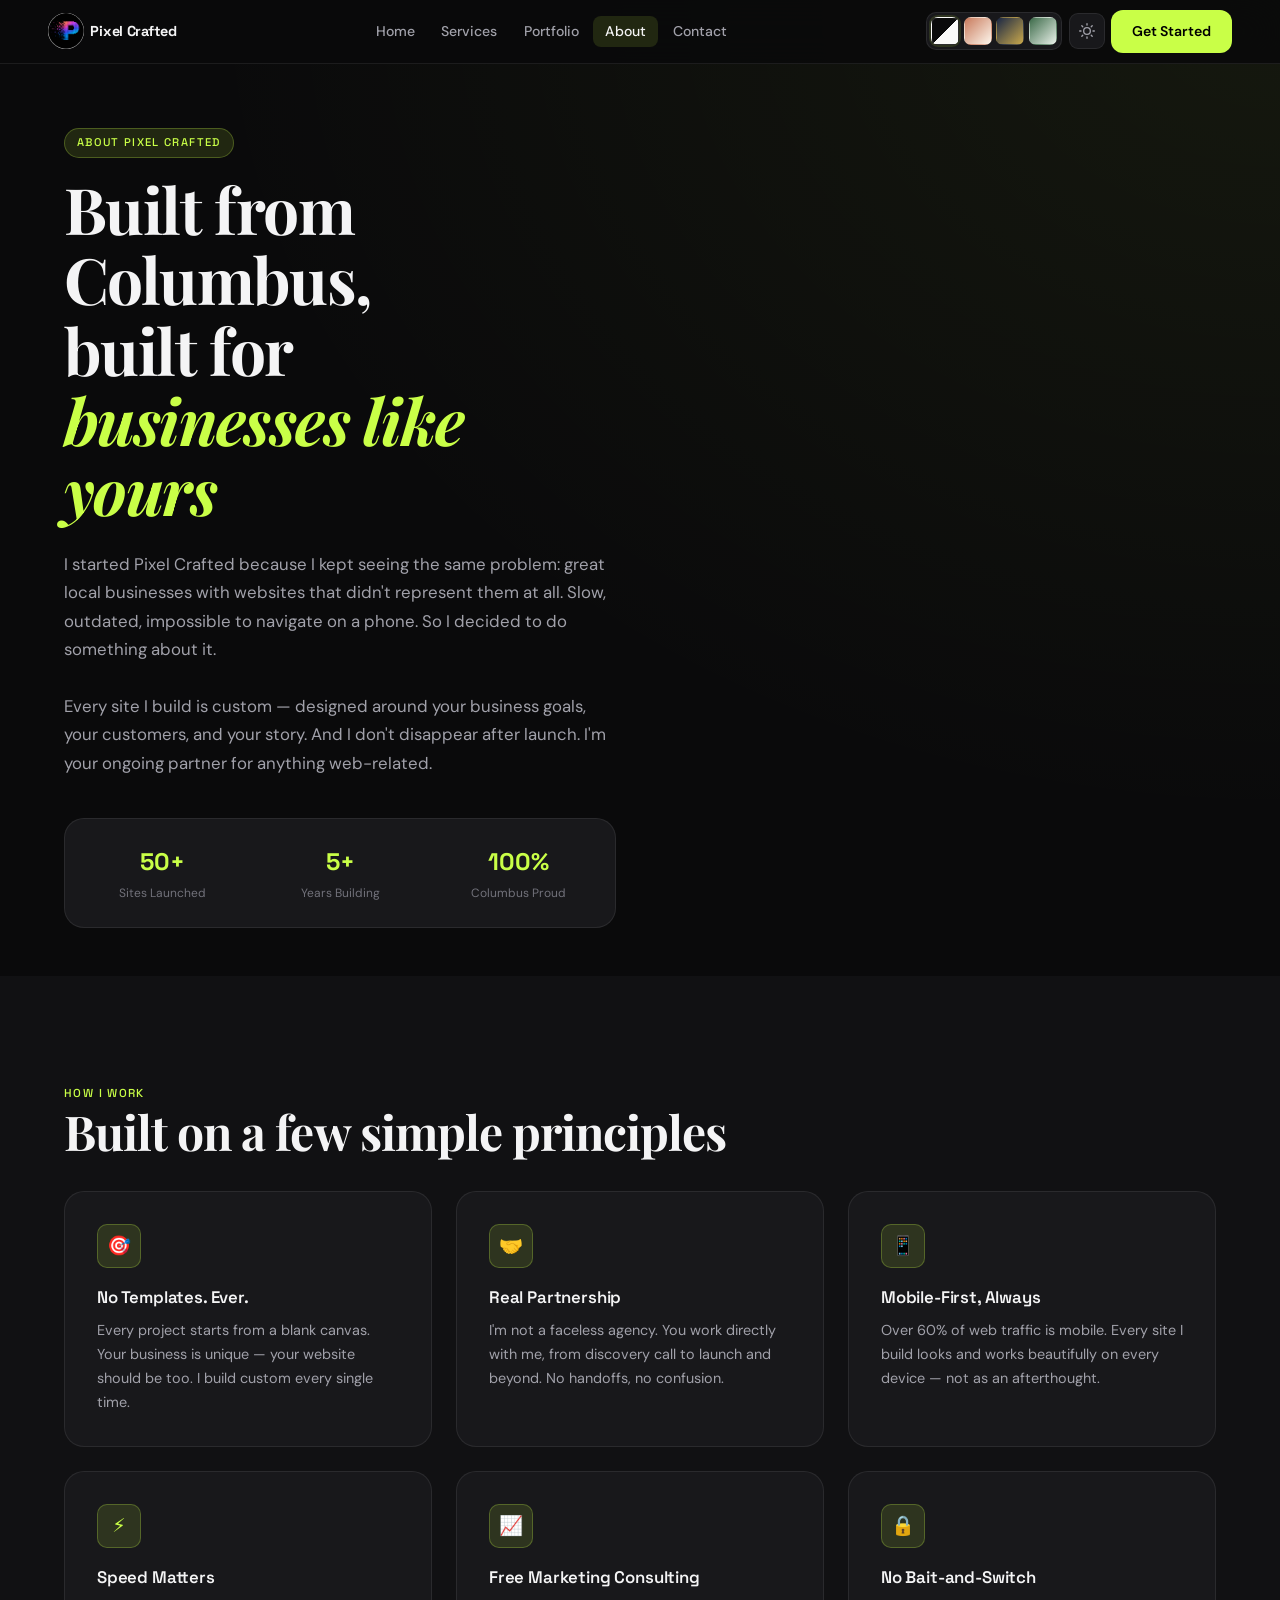
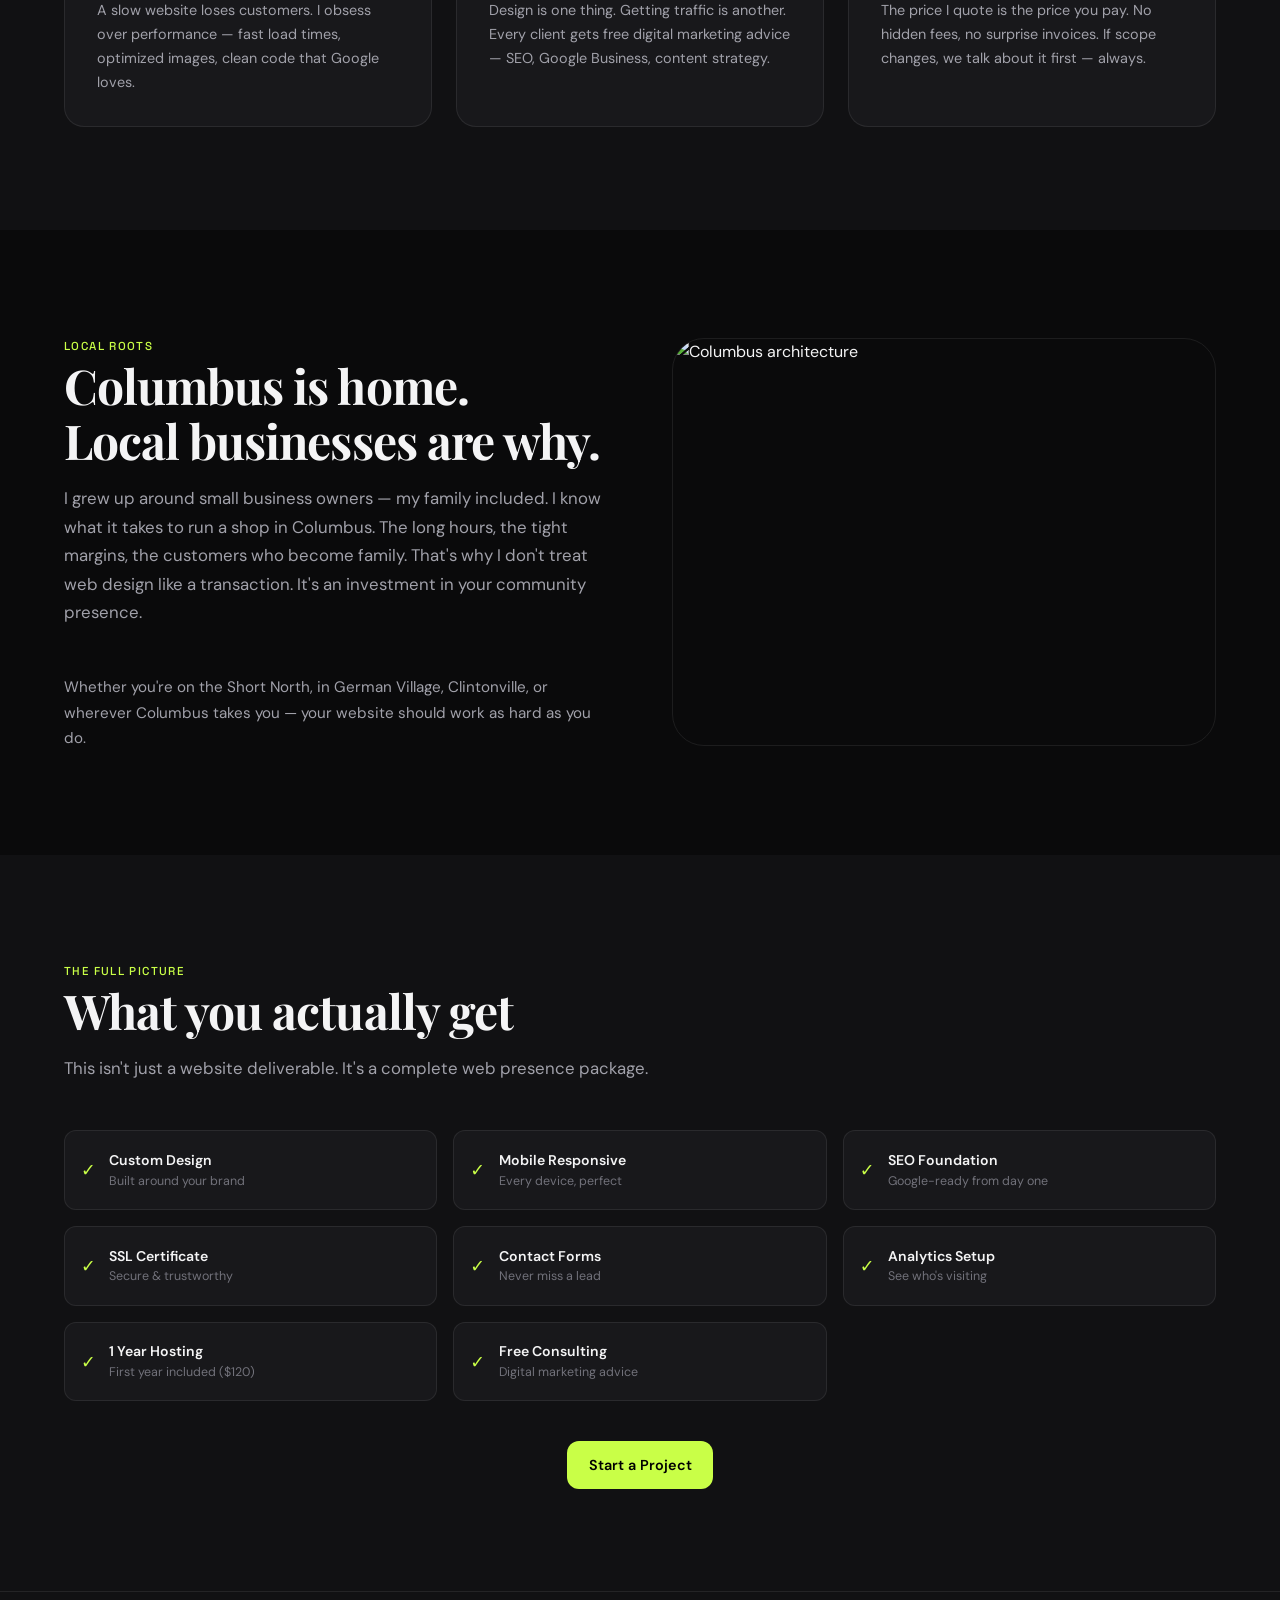
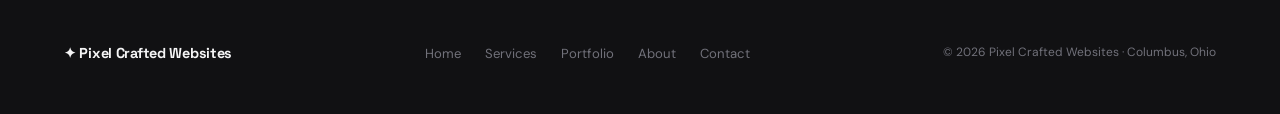
==== about.html @ ec9668e3 "Add pixel P logo mark — swap green square for branded pixel logo" ====
<!DOCTYPE html>
<html lang="en" data-theme="dark" data-style="default">
<head>
  <meta charset="UTF-8">
  <meta name="viewport" content="width=device-width, initial-scale=1.0">
  <title>About — Pixel Crafted Websites</title>
  <meta name="description" content="I'm a Columbus, Ohio-based web designer and developer helping local businesses show up online with custom websites that actually work.">
  <link rel="stylesheet" href="css/styles.css">
  <link rel="icon" href="data:image/svg+xml,<svg xmlns='http://www.w3.org/2000/svg' viewBox='0 0 32 32'><rect width='32' height='32' rx='8' fill='%23c9ff47'/><text x='50%' y='55%' dominant-baseline='middle' text-anchor='middle' font-size='18' font-weight='bold' fill='black'>P</text></svg>">
</head>
<body>

  <!-- NAV -->
  <nav class="nav">
    <div class="nav-inner">
      <a href="index.html" class="nav-logo">
        <img src="images/logo-mark.jpg" alt="Pixel Crafted" class="logo-mark">
        Pixel Crafted
      </a>
      <ul class="nav-links" id="navLinks">
        <li><a href="index.html">Home</a></li>
        <li><a href="services.html">Services</a></li>
        <li><a href="portfolio.html">Portfolio</a></li>
        <li><a href="about.html" class="active">About</a></li>
        <li><a href="contact.html">Contact</a></li>
      </ul>
      <div class="nav-actions">
        <div class="style-switcher">
          <button class="style-btn active" data-style="default" data-tooltip="Default" aria-label="Default style"></button>
          <button class="style-btn" data-style="bakery" data-tooltip="Bakery" aria-label="Bakery style"></button>
          <button class="style-btn" data-style="law" data-tooltip="Law" aria-label="Law style"></button>
          <button class="style-btn" data-style="spa" data-tooltip="Spa" aria-label="Spa style"></button>
        </div>
        <button class="theme-toggle" id="themeToggle" aria-label="Toggle light/dark mode">
          <svg class="sun" viewBox="0 0 24 24" width="16" height="16" fill="none" stroke="currentColor" stroke-width="2" stroke-linecap="round" stroke-linejoin="round"><circle cx="12" cy="12" r="5"/><line x1="12" y1="1" x2="12" y2="3"/><line x1="12" y1="21" x2="12" y2="23"/><line x1="4.22" y1="4.22" x2="5.64" y2="5.64"/><line x1="18.36" y1="18.36" x2="19.78" y2="19.78"/><line x1="1" y1="12" x2="3" y2="12"/><line x1="21" y1="12" x2="23" y2="12"/><line x1="4.22" y1="19.78" x2="5.64" y2="18.36"/><line x1="18.36" y1="5.64" x2="19.78" y2="4.22"/></svg>
          <svg class="moon" viewBox="0 0 24 24" width="16" height="16" fill="currentColor"><path d="M21 12.79A9 9 0 1 1 11.21 3 7 7 0 0 0 21 12.79z"/></svg>
        </button>
        <a href="contact.html" class="btn btn-primary">Get Started</a>
        <button class="nav-hamburger" id="navHamburger" aria-label="Menu">
          <span></span><span></span><span></span>
        </button>
      </div>
    </div>
  </nav>

  <!-- HERO / STORY -->
  <section class="hero" style="min-height: auto; padding-bottom: 3rem;">
    <div class="hero-inner">
      <div class="hero-content">
        <span class="hero-label">About Pixel Crafted</span>
        <h1>Built from Columbus,<br>built for<br><em>businesses like yours</em></h1>
        <p class="hero-desc">I started Pixel Crafted because I kept seeing the same problem: great local businesses with websites that didn't represent them at all. Slow, outdated, impossible to navigate on a phone. So I decided to do something about it.</p>
        <p class="hero-desc" style="margin-top: -0.75rem;">Every site I build is custom — designed around your business goals, your customers, and your story. And I don't disappear after launch. I'm your ongoing partner for anything web-related.</p>
        <div class="stats-grid" style="margin-top: 1.5rem;">
          <div>
            <span class="stat-num">50+</span>
            <p class="stat-label">Sites Launched</p>
          </div>
          <div>
            <span class="stat-num">5+</span>
            <p class="stat-label">Years Building</p>
          </div>
          <div>
            <span class="stat-num">100%</span>
            <p class="stat-label">Columbus Proud</p>
          </div>
        </div>
      </div>
    </div>
  </section>

  <!-- VALUES -->
  <section class="section" style="background: var(--bg-secondary);">
    <div class="section-inner">
      <span class="section-label">How I Work</span>
      <h2 class="section-title">Built on a few simple principles</h2>

      <div class="grid-3" style="margin-top: 2rem;">
        <div class="card reveal">
          <div class="card-icon">🎯</div>
          <h3 class="card-title">No Templates. Ever.</h3>
          <p class="card-desc">Every project starts from a blank canvas. Your business is unique — your website should be too. I build custom every single time.</p>
        </div>
        <div class="card reveal">
          <div class="card-icon">🤝</div>
          <h3 class="card-title">Real Partnership</h3>
          <p class="card-desc">I'm not a faceless agency. You work directly with me, from discovery call to launch and beyond. No handoffs, no confusion.</p>
        </div>
        <div class="card reveal">
          <div class="card-icon">📱</div>
          <h3 class="card-title">Mobile-First, Always</h3>
          <p class="card-desc">Over 60% of web traffic is mobile. Every site I build looks and works beautifully on every device — not as an afterthought.</p>
        </div>
        <div class="card reveal">
          <div class="card-icon">⚡</div>
          <h3 class="card-title">Speed Matters</h3>
          <p class="card-desc">A slow website loses customers. I obsess over performance — fast load times, optimized images, clean code that Google loves.</p>
        </div>
        <div class="card reveal">
          <div class="card-icon">📈</div>
          <h3 class="card-title">Free Marketing Consulting</h3>
          <p class="card-desc">Design is one thing. Getting traffic is another. Every client gets free digital marketing advice — SEO, Google Business, content strategy.</p>
        </div>
        <div class="card reveal">
          <div class="card-icon">🔒</div>
          <h3 class="card-title">No Bait-and-Switch</h3>
          <p class="card-desc">The price I quote is the price you pay. No hidden fees, no surprise invoices. If scope changes, we talk about it first — always.</p>
        </div>
      </div>
    </div>
  </section>

  <!-- THE COLUMBUS DIFFERENCE -->
  <section class="section">
    <div class="section-inner two-col">
      <div>
        <span class="section-label">Local Roots</span>
        <h2 class="section-title">Columbus is home.<br>Local businesses are why.</h2>
        <p class="section-desc">I grew up around small business owners — my family included. I know what it takes to run a shop in Columbus. The long hours, the tight margins, the customers who become family. That's why I don't treat web design like a transaction. It's an investment in your community presence.</p>
        <p style="color: var(--text-secondary); font-size: 0.95rem; line-height: 1.7;">Whether you're on the Short North, in German Village, Clintonville, or wherever Columbus takes you — your website should work as hard as you do.</p>
      </div>
      <div class="img-wrap">
        <img src="https://images.unsplash.com/photo-1569017388730-020b5f80a004?w=800&q=80" alt="Columbus architecture">
      </div>
    </div>
  </section>

  <!-- WHAT CLIENTS GET -->
  <section class="section" style="background: var(--bg-secondary);">
    <div class="section-inner">
      <span class="section-label">The Full Picture</span>
      <h2 class="section-title">What you actually get</h2>
      <p class="section-desc">This isn't just a website deliverable. It's a complete web presence package.</p>

      <div class="value-grid">
        <div class="value-item">
          <span class="check">✓</span>
          <div class="value-text">
            <p>Custom Design</p>
            <p>Built around your brand</p>
          </div>
        </div>
        <div class="value-item">
          <span class="check">✓</span>
          <div class="value-text">
            <p>Mobile Responsive</p>
            <p>Every device, perfect</p>
          </div>
        </div>
        <div class="value-item">
          <span class="check">✓</span>
          <div class="value-text">
            <p>SEO Foundation</p>
            <p>Google-ready from day one</p>
          </div>
        </div>
        <div class="value-item">
          <span class="check">✓</span>
          <div class="value-text">
            <p>SSL Certificate</p>
            <p>Secure & trustworthy</p>
          </div>
        </div>
        <div class="value-item">
          <span class="check">✓</span>
          <div class="value-text">
            <p>Contact Forms</p>
            <p>Never miss a lead</p>
          </div>
        </div>
        <div class="value-item">
          <span class="check">✓</span>
          <div class="value-text">
            <p>Analytics Setup</p>
            <p>See who's visiting</p>
          </div>
        </div>
        <div class="value-item">
          <span class="check">✓</span>
          <div class="value-text">
            <p>1 Year Hosting</p>
            <p>First year included ($120)</p>
          </div>
        </div>
        <div class="value-item">
          <span class="check">✓</span>
          <div class="value-text">
            <p>Free Consulting</p>
            <p>Digital marketing advice</p>
          </div>
        </div>
      </div>

      <div style="text-align: center; margin-top: 2.5rem;">
        <a href="contact.html" class="btn btn-primary">Start a Project</a>
      </div>
    </div>
  </section>

  <!-- FOOTER -->
  <footer class="footer">
    <div class="footer-inner">
      <span class="footer-logo">✦ Pixel Crafted Websites</span>
      <ul class="footer-links">
        <li><a href="index.html">Home</a></li>
        <li><a href="services.html">Services</a></li>
        <li><a href="portfolio.html">Portfolio</a></li>
        <li><a href="about.html">About</a></li>
        <li><a href="contact.html">Contact</a></li>
      </ul>
      <span class="footer-copy">© 2026 Pixel Crafted Websites · Columbus, Ohio</span>
    </div>
  </footer>

  <script src="js/main.js"></script>
</body>
</html>
---- css/styles.css ----
/* ============================================
   PIXEL CRAFTED WEBSITES — Global Styles
   ============================================ */

@import url('https://fonts.googleapis.com/css2?family=Space+Grotesk:wght@300;400;500;600;700&family=Playfair+Display:ital,wght@0,400;0,700;1,400&family=DM+Sans:wght@300;400;500;600&display=swap');

/* ============================================
   CSS VARIABLES — Architecture:
   data-theme  = light | dark  (color mode)
   data-style  = default | bakery | law | spa (industry style)
   ============================================ */

/* === BASE / DEFAULT DARK === */
:root,
[data-theme="dark"][data-style="default"] {
  --bg-primary: #0a0a0b;
  --bg-secondary: #111113;
  --bg-card: #18181b;
  --bg-elevated: #222226;
  --text-primary: #f4f4f5;
  --text-secondary: #a1a1aa;
  --text-muted: #71717a;
  --accent: #c9ff47;
  --accent-hover: #b8f235;
  --accent-dim: rgba(201, 255, 71, 0.12);
  --accent-glow: rgba(201, 255, 71, 0.25);
  --border: rgba(255,255,255,0.08);
  --border-strong: rgba(255,255,255,0.15);
  --shadow: 0 4px 24px rgba(0,0,0,0.4);
  --shadow-lg: 0 8px 48px rgba(0,0,0,0.5);
  --accent: #c9ff47;
  --accent-hover: #b8f235;
  --accent-dim: rgba(201, 255, 71, 0.12);
  --accent-glow: rgba(201, 255, 71, 0.25);
  --style-btn-bg: var(--bg-card);
  --nav-bg: rgba(10,10,11,0.88);
  --hero-gradient: radial-gradient(ellipse at top right, rgba(201,255,71,0.06) 0%, transparent 60%);
}

/* === DEFAULT LIGHT === */
[data-theme="light"][data-style="default"] {
  --bg-primary: #fafaf9;
  --bg-secondary: #f4f4f1;
  --bg-card: #ffffff;
  --bg-elevated: #ffffff;
  --text-primary: #1a1a1a;
  --text-secondary: #52525b;
  --text-muted: #a1a1aa;
  --accent: #5a7d2b;
  --accent-hover: #4a6a22;
  --accent-dim: rgba(90, 125, 43, 0.08);
  --accent-glow: rgba(90, 125, 43, 0.2);
  --border: rgba(0,0,0,0.08);
  --border-strong: rgba(0,0,0,0.15);
  --shadow: 0 4px 24px rgba(0,0,0,0.08);
  --shadow-lg: 0 8px 48px rgba(0,0,0,0.12);
  --style-btn-bg: var(--bg-card);
  --nav-bg: rgba(250,250,249,0.9);
  --hero-gradient: radial-gradient(ellipse at top right, rgba(90,125,43,0.08) 0%, transparent 60%);
}

/* === BAKERY DARK === */
[data-theme="dark"][data-style="bakery"] {
  --bg-primary: #1a1210;
  --bg-secondary: #231a16;
  --bg-card: #2d201a;
  --bg-elevated: #3a2a20;
  --text-primary: #f5e6d3;
  --text-secondary: #c4a882;
  --text-muted: #8b7060;
  --accent: #e8917a;
  --accent-hover: #d4806b;
  --accent-dim: rgba(232, 145, 122, 0.12);
  --accent-glow: rgba(232, 145, 122, 0.25);
  --border: rgba(255,255,255,0.06);
  --border-strong: rgba(255,255,255,0.12);
  --shadow: 0 4px 24px rgba(0,0,0,0.5);
  --shadow-lg: 0 8px 48px rgba(0,0,0,0.6);
  --style-btn-bg: var(--bg-card);
  --nav-bg: rgba(26,18,16,0.9);
  --hero-gradient: radial-gradient(ellipse at top right, rgba(232,145,122,0.08) 0%, transparent 60%);
}

/* === BAKERY LIGHT === */
[data-theme="light"][data-style="bakery"] {
  --bg-primary: #fdf6ec;
  --bg-secondary: #f7ead8;
  --bg-card: #ffffff;
  --bg-elevated: #ffffff;
  --text-primary: #3d2b1f;
  --text-secondary: #6b4c35;
  --text-muted: #a0785a;
  --accent: #c97b5d;
  --accent-hover: #b56a4c;
  --accent-dim: rgba(201, 123, 93, 0.1);
  --accent-glow: rgba(201, 123, 93, 0.2);
  --border: rgba(61,43,31,0.1);
  --border-strong: rgba(61,43,31,0.2);
  --shadow: 0 4px 24px rgba(61,43,31,0.1);
  --shadow-lg: 0 8px 48px rgba(61,43,31,0.15);
  --style-btn-bg: var(--bg-card);
  --nav-bg: rgba(253,246,236,0.92);
  --hero-gradient: radial-gradient(ellipse at top right, rgba(201,123,93,0.1) 0%, transparent 60%);
}

/* === LAW DARK === */
[data-theme="dark"][data-style="law"] {
  --bg-primary: #0b1220;
  --bg-secondary: #0f1929;
  --bg-card: #152035;
  --bg-elevated: #1c2d4a;
  --text-primary: #e8eef5;
  --text-secondary: #8a9cc2;
  --text-muted: #5a6e8c;
  --accent: #c9a84c;
  --accent-hover: #b8973b;
  --accent-dim: rgba(201, 168, 76, 0.1);
  --accent-glow: rgba(201, 168, 76, 0.22);
  --border: rgba(255,255,255,0.06);
  --border-strong: rgba(255,255,255,0.12);
  --shadow: 0 4px 24px rgba(0,0,0,0.5);
  --shadow-lg: 0 8px 48px rgba(0,0,0,0.6);
  --style-btn-bg: var(--bg-card);
  --nav-bg: rgba(11,18,32,0.92);
  --hero-gradient: radial-gradient(ellipse at top right, rgba(201,168,76,0.07) 0%, transparent 60%);
}

/* === LAW LIGHT === */
[data-theme="light"][data-style="law"] {
  --bg-primary: #f4f6fa;
  --bg-secondary: #e8edf5;
  --bg-card: #ffffff;
  --bg-elevated: #ffffff;
  --text-primary: #1a2744;
  --text-secondary: #3d5090;
  --text-muted: #6b82b8;
  --accent: #1a2744;
  --accent-hover: #0f1929;
  --accent-dim: rgba(26, 39, 68, 0.08);
  --accent-glow: rgba(26, 39, 68, 0.15);
  --border: rgba(26,39,68,0.1);
  --border-strong: rgba(26,39,68,0.2);
  --shadow: 0 4px 24px rgba(26,39,68,0.08);
  --shadow-lg: 0 8px 48px rgba(26,39,68,0.12);
  --style-btn-bg: var(--bg-card);
  --nav-bg: rgba(244,246,250,0.92);
  --hero-gradient: radial-gradient(ellipse at top right, rgba(26,39,68,0.06) 0%, transparent 60%);
}

/* === SPA DARK === */
[data-theme="dark"][data-style="spa"] {
  --bg-primary: #0d1510;
  --bg-secondary: #121e15;
  --bg-card: #182a1c;
  --bg-elevated: #203624;
  --text-primary: #e8f0e8;
  --text-secondary: #8aaa8e;
  --text-muted: #5e7a60;
  --accent: #7ab89a;
  --accent-hover: #6aa88a;
  --accent-dim: rgba(122, 184, 154, 0.12);
  --accent-glow: rgba(122, 184, 154, 0.22);
  --border: rgba(255,255,255,0.06);
  --border-strong: rgba(255,255,255,0.1);
  --shadow: 0 4px 24px rgba(0,0,0,0.5);
  --shadow-lg: 0 8px 48px rgba(0,0,0,0.6);
  --style-btn-bg: var(--bg-card);
  --nav-bg: rgba(13,21,16,0.9);
  --hero-gradient: radial-gradient(ellipse at top right, rgba(122,184,154,0.07) 0%, transparent 60%);
}

/* === SPA LIGHT === */
[data-theme="light"][data-style="spa"] {
  --bg-primary: #f4f8f3;
  --bg-secondary: #e8f0e8;
  --bg-card: #ffffff;
  --bg-elevated: #ffffff;
  --text-primary: #2d3d2d;
  --text-secondary: #4a6350;
  --text-muted: #7a9a7e;
  --accent: #3d6b4a;
  --accent-hover: #2e5538;
  --accent-dim: rgba(61,107,74,0.08);
  --accent-glow: rgba(61,107,74,0.18);
  --border: rgba(61,107,74,0.1);
  --border-strong: rgba(61,107,74,0.2);
  --shadow: 0 4px 24px rgba(61,107,74,0.08);
  --shadow-lg: 0 8px 48px rgba(61,107,74,0.12);
  --style-btn-bg: var(--bg-card);
  --nav-bg: rgba(244,248,243,0.92);
  --hero-gradient: radial-gradient(ellipse at top right, rgba(61,107,74,0.06) 0%, transparent 60%);
}

/* === SHARED TOKENS === */
:root {
  --radius: 12px;
  --radius-lg: 20px;
  --radius-xl: 32px;
  --font-display: 'Playfair Display', Georgia, serif;
  --font-body: 'DM Sans', system-ui, sans-serif;
  --font-mono: 'Space Grotesk', monospace;
  --nav-height: 64px;
  --transition: 0.3s cubic-bezier(0.4, 0, 0.2, 1);
}

/* --- Reset & Base --- */
*, *::before, *::after { box-sizing: border-box; margin: 0; padding: 0; }

html {
  scroll-behavior: smooth;
  -webkit-font-smoothing: antialiased;
}

body {
  font-family: var(--font-body);
  background: var(--bg-primary);
  color: var(--text-primary);
  line-height: 1.6;
  overflow-x: hidden;
  transition: background var(--transition), color var(--transition);
  -webkit-text-size-adjust: 100%;
}

a { color: inherit; text-decoration: none; }
img { max-width: 100%; display: block; }
button { cursor: pointer; border: none; background: none; font: inherit; }

/* --- Scrollbar --- */
::-webkit-scrollbar { width: 6px; }
::-webkit-scrollbar-track { background: var(--bg-primary); }
::-webkit-scrollbar-thumb { background: var(--border-strong); border-radius: 3px; }

/* ============================================
   NAVIGATION — Mobile-first
   ============================================ */
.nav {
  position: fixed;
  top: 0; left: 0; right: 0;
  height: var(--nav-height);
  z-index: 1000;
  display: flex;
  align-items: center;
  padding: 0 1rem;
  background: var(--nav-bg);
  backdrop-filter: blur(20px);
  -webkit-backdrop-filter: blur(20px);
  border-bottom: 1px solid var(--border);
  transition: background var(--transition);
}

.nav-inner {
  max-width: 1280px;
  width: 100%;
  margin: 0 auto;
  display: flex;
  align-items: center;
  justify-content: space-between;
  gap: 0.5rem;
}

.nav-logo {
  font-family: var(--font-mono);
  font-size: 0.9rem;
  font-weight: 700;
  letter-spacing: -0.02em;
  color: var(--text-primary);
  display: flex;
  align-items: center;
  gap: 0.4rem;
  white-space: nowrap;
  flex-shrink: 0;
}

.nav-logo .logo-mark {
  width: 36px;
  height: 36px;
  border-radius: 50%;
  overflow: hidden;
  flex-shrink: 0;
  display: block;
}

.nav-links {
  display: none;
  flex-direction: column;
  position: fixed;
  top: var(--nav-height);
  left: 0; right: 0;
  background: var(--bg-primary);
  border-bottom: 1px solid var(--border);
  padding: 0.75rem;
  gap: 0.15rem;
  list-style: none;
}

.nav-links.open { display: flex; }

.nav-links a {
  font-family: var(--font-body);
  font-size: 1rem;
  font-weight: 500;
  color: var(--text-secondary);
  padding: 0.75rem 1rem;
  border-radius: 8px;
  transition: color var(--transition), background var(--transition);
}

.nav-links a:hover,
.nav-links a.active {
  color: var(--text-primary);
  background: var(--accent-dim);
}

.nav-actions {
  display: flex;
  align-items: center;
  gap: 0.4rem;
  flex-shrink: 0;
}

/* === STYLE SWITCHER === */
.style-switcher {
  display: none;
  align-items: center;
  gap: 0.3rem;
  padding: 0.25rem;
  background: var(--bg-card);
  border: 1px solid var(--border);
  border-radius: 10px;
}

.style-btn {
  width: 28px;
  height: 28px;
  border-radius: 7px;
  border: 1.5px solid transparent;
  display: flex;
  align-items: center;
  justify-content: center;
  transition: all var(--transition);
  position: relative;
  cursor: pointer;
}

.style-btn:hover { transform: scale(1.1); }

.style-btn.active {
  border-color: var(--accent);
  box-shadow: 0 0 0 2px var(--accent-dim);
}

.style-btn[data-style="default"] {
  background: linear-gradient(135deg, #0a0a0b 50%, #fafaf9 50%);
  border-color: rgba(255,255,255,0.15);
}

.style-btn[data-style="bakery"] {
  background: linear-gradient(135deg, #c97b5d, #fdf6ec);
}

.style-btn[data-style="law"] {
  background: linear-gradient(135deg, #1a2744, #c9a84c);
}

.style-btn[data-style="spa"] {
  background: linear-gradient(135deg, #3d6b4a, #e8f0e8);
}

.style-btn::after {
  content: attr(data-tooltip);
  position: absolute;
  bottom: calc(100% + 8px);
  left: 50%;
  transform: translateX(-50%);
  background: var(--bg-elevated);
  color: var(--text-primary);
  font-family: var(--font-mono);
  font-size: 0.65rem;
  font-weight: 500;
  white-space: nowrap;
  padding: 0.25rem 0.5rem;
  border-radius: 5px;
  border: 1px solid var(--border);
  opacity: 0;
  pointer-events: none;
  transition: opacity 0.2s;
  z-index: 100;
}

.style-btn:hover::after { opacity: 1; }

/* === THEME TOGGLE === */
.theme-toggle {
  width: 36px;
  height: 36px;
  border-radius: 9px;
  display: flex;
  align-items: center;
  justify-content: center;
  background: var(--style-btn-bg);
  border: 1px solid var(--border);
  color: var(--text-secondary);
  transition: all var(--transition);
  flex-shrink: 0;
}

.theme-toggle:hover {
  background: var(--accent-dim);
  color: var(--accent);
  border-color: var(--accent);
}

.theme-toggle svg { width: 16px; height: 16px; flex-shrink: 0; }
.theme-toggle .moon { display: none; }
[data-theme="light"] .theme-toggle .sun { display: none; }
[data-theme="light"] .theme-toggle .moon { display: block; }

/* === GET STARTED BUTTON === */
.nav .btn-primary {
  padding: 0.5rem 0.9rem;
  font-size: 0.82rem;
  white-space: nowrap;
}

/* === HAMBURGER === */
.nav-hamburger {
  display: flex;
  flex-direction: column;
  justify-content: center;
  gap: 5px;
  width: 36px;
  height: 36px;
  padding: 6px;
  border-radius: 9px;
  background: var(--style-btn-bg);
  border: 1px solid var(--border);
  transition: all var(--transition);
}

.nav-hamburger:hover { background: var(--accent-dim); }

.nav-hamburger span {
  display: block;
  width: 100%;
  height: 2px;
  background: var(--text-primary);
  border-radius: 2px;
  transition: all var(--transition);
}

/* Desktop nav */
@media (min-width: 769px) {
  .nav { padding: 0 clamp(1.5rem, 5vw, 3rem); }

  .nav-links {
    display: flex;
    flex-direction: row;
    position: static;
    background: transparent;
    border: none;
    padding: 0;
    gap: 0.15rem;
  }

  .nav-links a {
    font-size: 0.88rem;
    padding: 0.4rem 0.75rem;
  }

  .nav-hamburger { display: none; }

  .style-switcher { display: flex; }

  .nav .btn-primary {
    padding: 0.6rem 1.25rem;
    font-size: 0.88rem;
  }
}

/* ============================================
   HERO — Mobile-first
   ============================================ */
.hero {
  min-height: 100svh;
  display: flex;
  align-items: center;
  padding: calc(var(--nav-height) + 2rem) 1.25rem 3rem;
  position: relative;
}

.hero::before {
  content: '';
  position: absolute;
  inset: 0;
  background: var(--hero-gradient);
  pointer-events: none;
}

.hero-inner {
  max-width: 1280px;
  width: 100%;
  margin: 0 auto;
  display: flex;
  flex-direction: column;
  gap: 2rem;
  position: relative;
}

.hero-visual {
  display: none;
}

.hero-content { width: 100%; }

.hero-label {
  font-family: var(--font-mono);
  font-size: 0.7rem;
  font-weight: 500;
  letter-spacing: 0.12em;
  text-transform: uppercase;
  color: var(--accent);
  background: var(--accent-dim);
  border: 1px solid var(--accent-glow);
  padding: 0.3rem 0.75rem;
  border-radius: 100px;
  display: inline-block;
  margin-bottom: 1rem;
  transition: all var(--transition);
}

.hero h1 {
  font-family: var(--font-display);
  font-size: clamp(1.9rem, 8vw, 3.2rem);
  font-weight: 700;
  line-height: 1.1;
  letter-spacing: -0.025em;
  margin-bottom: 1rem;
}

.hero h1 em {
  font-style: italic;
  color: var(--accent);
  transition: color var(--transition);
}

.hero-desc {
  font-size: 0.95rem;
  color: var(--text-secondary);
  line-height: 1.7;
  margin-bottom: 1.75rem;
}

.hero-actions {
  display: flex;
  flex-direction: column;
  gap: 0.75rem;
}

.hero-actions .btn {
  width: 100%;
  justify-content: center;
  padding: 0.85rem 1.5rem;
  font-size: 0.9rem;
}

.hero-stats {
  display: flex;
  gap: 1.5rem;
  flex-wrap: wrap;
  margin-top: 1.5rem;
}

.hero-stats > div p:first-child {
  font-family: var(--font-mono);
  font-size: 1.4rem;
  font-weight: 700;
  color: var(--accent);
}

.hero-stats > div p:last-child {
  font-size: 0.75rem;
  color: var(--text-muted);
}

@media (min-width: 480px) {
  .hero-actions { flex-direction: row; }
  .hero-actions .btn { width: auto; }
}

@media (min-width: 769px) {
  .hero {
    padding: calc(var(--nav-height) + 4rem) clamp(1.5rem, 5vw, 4rem) 4rem;
  }

  .hero-inner {
    display: grid;
    grid-template-columns: 1fr 1fr;
    gap: 3rem;
    align-items: center;
  }

  .hero-visual {
    display: block;
    position: relative;
    border-radius: var(--radius-xl);
    overflow: hidden;
    aspect-ratio: 4/3;
    border: 1px solid var(--border);
  }

  .hero-visual img { width: 100%; height: 100%; object-fit: cover; }

  .hero h1 {
    font-size: clamp(2.5rem, 5vw, 4.5rem);
    margin-bottom: 1.5rem;
  }

  .hero-desc { font-size: 1.05rem; margin-bottom: 2.5rem; }

  .hero-actions { flex-direction: row; }
  .hero-actions .btn { width: auto; }

  .hero-stats { gap: 2.5rem; }
}

/* ============================================
   SECTIONS — Mobile-first
   ============================================ */
.section {
  padding: clamp(3rem, 8vw, 6rem) 1.25rem;
}

.section-inner {
  max-width: 1280px;
  margin: 0 auto;
}

.section-label {
  font-family: var(--font-mono);
  font-size: 0.72rem;
  font-weight: 500;
  letter-spacing: 0.12em;
  text-transform: uppercase;
  color: var(--accent);
  margin-bottom: 0.75rem;
  transition: color var(--transition);
}

.section-title {
  font-family: var(--font-display);
  font-size: clamp(1.6rem, 5vw, 3rem);
  font-weight: 700;
  line-height: 1.15;
  letter-spacing: -0.02em;
  margin-bottom: 1rem;
}

.section-desc {
  font-size: 0.95rem;
  color: var(--text-secondary);
  line-height: 1.7;
  margin-bottom: 2rem;
}

@media (min-width: 769px) {
  .section { padding: clamp(4rem, 8vw, 8rem) clamp(1.5rem, 5vw, 4rem); }
  .section-desc { font-size: 1.05rem; margin-bottom: 3rem; }
}

/* ============================================
   GRIDS — Mobile-first
   ============================================ */
.grid-3 {
  display: grid;
  grid-template-columns: 1fr;
  gap: 1rem;
}

.grid-2 {
  display: grid;
  grid-template-columns: 1fr;
  gap: 1.5rem;
}

@media (min-width: 540px) {
  .grid-3 { grid-template-columns: 1fr 1fr; }
  .grid-2 { grid-template-columns: 1fr 1fr; }
}

@media (min-width: 900px) {
  .grid-3 { grid-template-columns: repeat(3, 1fr); gap: 1.5rem; }
  .grid-2 { grid-template-columns: repeat(2, 1fr); gap: 2rem; }
}

/* ============================================
   CARDS
   ============================================ */
.card {
  background: var(--bg-card);
  border: 1px solid var(--border);
  border-radius: var(--radius-lg);
  padding: 1.5rem;
  transition: all var(--transition);
  position: relative;
  overflow: hidden;
}

.card::before {
  content: '';
  position: absolute;
  top: 0; left: 0; right: 0;
  height: 1px;
  background: linear-gradient(90deg, transparent, var(--accent-glow), transparent);
  opacity: 0;
  transition: opacity var(--transition);
}

.card:hover {
  border-color: var(--border-strong);
  transform: translateY(-3px);
  box-shadow: var(--shadow-lg);
}

.card:hover::before { opacity: 1; }

.card-icon {
  width: 44px;
  height: 44px;
  background: var(--accent-dim);
  border: 1px solid var(--accent-glow);
  border-radius: 10px;
  display: flex;
  align-items: center;
  justify-content: center;
  font-size: 1.2rem;
  margin-bottom: 1rem;
  color: var(--accent);
  transition: all var(--transition);
}

.card-title {
  font-family: var(--font-mono);
  font-size: 0.95rem;
  font-weight: 600;
  margin-bottom: 0.5rem;
  letter-spacing: -0.01em;
}

.card-desc {
  font-size: 0.85rem;
  color: var(--text-secondary);
  line-height: 1.65;
}

@media (min-width: 769px) {
  .card { padding: 2rem; }
  .card-title { font-size: 1.05rem; }
  .card-desc { font-size: 0.9rem; }
}

/* ============================================
   BUTTONS
   ============================================ */
.btn {
  display: inline-flex;
  align-items: center;
  justify-content: center;
  gap: 0.5rem;
  padding: 0.7rem 1.3rem;
  border-radius: var(--radius);
  font-family: var(--font-body);
  font-size: 0.9rem;
  font-weight: 600;
  transition: all var(--transition);
  cursor: pointer;
  white-space: nowrap;
}

.btn-primary {
  background: var(--accent);
  color: #000;
  border: 1px solid transparent;
}

.btn-primary:hover {
  background: var(--accent-hover);
  transform: translateY(-1px);
  box-shadow: 0 4px 16px var(--accent-glow);
}

.btn-outline {
  background: transparent;
  color: var(--text-primary);
  border: 1px solid var(--border-strong);
}

.btn-outline:hover {
  border-color: var(--accent);
  color: var(--accent);
  background: var(--accent-dim);
}

.btn-ghost {
  background: transparent;
  color: var(--text-secondary);
  border: 1px solid transparent;
}

.btn-ghost:hover {
  background: var(--accent-dim);
  color: var(--accent);
}

/* ============================================
   PORTFOLIO CARDS
   ============================================ */
.portfolio-card {
  position: relative;
  border-radius: var(--radius-xl);
  overflow: hidden;
  border: 1px solid var(--border);
  aspect-ratio: 16/10;
  cursor: pointer;
  display: block;
  transition: all var(--transition);
}

.portfolio-card img {
  width: 100%;
  height: 100%;
  object-fit: cover;
  transition: transform 0.6s cubic-bezier(0.4, 0, 0.2, 1);
}

.portfolio-card:hover img { transform: scale(1.05); }

.portfolio-card-overlay {
  position: absolute;
  inset: 0;
  background: linear-gradient(180deg, transparent 30%, rgba(0,0,0,0.85) 100%);
  display: flex;
  flex-direction: column;
  justify-content: flex-end;
  padding: 1.25rem;
}

.portfolio-card-tag {
  font-family: var(--font-mono);
  font-size: 0.65rem;
  font-weight: 500;
  letter-spacing: 0.1em;
  text-transform: uppercase;
  color: var(--accent);
  margin-bottom: 0.3rem;
  transition: color var(--transition);
}

.portfolio-card-title {
  font-family: var(--font-display);
  font-size: 1.2rem;
  font-weight: 700;
  color: #fff;
  margin-bottom: 0.25rem;
}

.portfolio-card-desc {
  font-size: 0.8rem;
  color: rgba(255,255,255,0.7);
}

@media (min-width: 769px) {
  .portfolio-card-overlay { padding: 2rem; }
  .portfolio-card-tag { font-size: 0.72rem; }
  .portfolio-card-title { font-size: 1.5rem; }
  .portfolio-card-desc { font-size: 0.85rem; }
}

/* ============================================
   FOOTER
   ============================================ */
.footer {
  background: var(--bg-secondary);
  border-top: 1px solid var(--border);
  padding: 2rem 1.25rem;
  transition: all var(--transition);
}

.footer-inner {
  max-width: 1280px;
  margin: 0 auto;
  display: flex;
  flex-direction: column;
  align-items: center;
  text-align: center;
  gap: 1.25rem;
}

.footer-logo {
  font-family: var(--font-mono);
  font-size: 0.9rem;
  font-weight: 700;
  letter-spacing: -0.02em;
}

.footer-links {
  display: flex;
  flex-wrap: wrap;
  justify-content: center;
  gap: 0.5rem 1.25rem;
  list-style: none;
  padding: 0;
}

.footer-links a {
  font-size: 0.82rem;
  color: var(--text-muted);
  transition: color var(--transition);
}

.footer-links a:hover { color: var(--text-primary); }

.footer-copy {
  font-size: 0.75rem;
  color: var(--text-muted);
}

@media (min-width: 769px) {
  .footer { padding: 3rem clamp(1.5rem, 5vw, 4rem); }
  .footer-inner {
    flex-direction: row;
    justify-content: space-between;
    text-align: left;
  }
  .footer-links { gap: 1.5rem; }
}

/* ============================================
   UTILITIES
   ============================================ */
.tag {
  display: inline-block;
  font-family: var(--font-mono);
  font-size: 0.68rem;
  font-weight: 500;
  letter-spacing: 0.08em;
  text-transform: uppercase;
  padding: 0.25rem 0.65rem;
  border-radius: 100px;
  background: var(--accent-dim);
  color: var(--accent);
  border: 1px solid var(--accent-glow);
  transition: all var(--transition);
}

.form-group {
  display: flex;
  flex-direction: column;
  gap: 0.4rem;
  margin-bottom: 1rem;
}

.form-label {
  font-size: 0.82rem;
  font-weight: 600;
  color: var(--text-secondary);
  font-family: var(--font-mono);
  letter-spacing: 0.02em;
}

.form-input,
.form-textarea,
.form-select {
  width: 100%;
  padding: 0.75rem 0.9rem;
  background: var(--bg-card);
  border: 1px solid var(--border);
  border-radius: var(--radius);
  color: var(--text-primary);
  font-family: var(--font-body);
  font-size: 0.9rem;
  transition: border-color var(--transition), box-shadow var(--transition), background var(--transition);
  outline: none;
  -webkit-appearance: none;
  appearance: none;
}

.form-input:focus,
.form-textarea:focus,
.form-select:focus {
  border-color: var(--accent);
  box-shadow: 0 0 0 3px var(--accent-dim);
}

.form-textarea { resize: vertical; min-height: 120px; }

.divider {
  height: 1px;
  background: var(--border);
  transition: background var(--transition);
}

.demo-banner {
  background: var(--accent);
  color: #000;
  text-align: center;
  padding: 0.5rem 1rem;
  font-family: var(--font-mono);
  font-size: 0.72rem;
  font-weight: 600;
  letter-spacing: 0.05em;
  transition: background var(--transition), color var(--transition);
  border-radius: var(--radius);
  margin-bottom: 2rem;
}

.text-accent { color: var(--accent); }
.text-muted { color: var(--text-muted); }
.font-mono { font-family: var(--font-mono); }

/* ============================================
   ANIMATIONS
   ============================================ */
@keyframes pulse {
  0%, 100% { opacity: 1; }
  50% { opacity: 0.4; }
}

/* ============================================
   SCROLL REVEAL
   ============================================ */
.reveal {
  opacity: 0;
  transform: translateY(20px);
  transition: opacity 0.5s ease, transform 0.5s ease;
}

.reveal.visible {
  opacity: 1;
  transform: translateY(0);
}

/* ============================================
   TRUST BAR (home page)
   ============================================ */
.trust-bar {
  border-top: 1px solid var(--border);
  border-bottom: 1px solid var(--border);
  padding: 1.5rem 1.25rem;
  background: var(--bg-secondary);
}

.trust-bar-inner {
  max-width: 1280px;
  margin: 0 auto;
  text-align: center;
}

.trust-bar p {
  font-family: var(--font-mono);
  font-size: 0.7rem;
  letter-spacing: 0.1em;
  text-transform: uppercase;
  color: var(--text-muted);
  margin-bottom: 1rem;
}

.trust-bar .industries {
  display: flex;
  flex-wrap: wrap;
  gap: 0.5rem 1rem;
  justify-content: center;
  align-items: center;
}

.trust-bar .industries span {
  font-family: var(--font-display);
  font-size: 0.9rem;
  color: var(--text-muted);
  font-style: italic;
}

/* ============================================
   FEATURE STRIPS (home page)
   ============================================ */
.feature-strip {
  display: grid;
  grid-template-columns: 1fr 1fr;
  gap: 1px;
  background: var(--border);
  border: 1px solid var(--border);
  border-radius: var(--radius-xl);
  overflow: hidden;
}

.feature-strip > div {
  background: var(--bg-card);
  padding: 1.5rem 1rem;
  text-align: center;
}

.feature-strip .feat-icon { font-size: 1.75rem; margin-bottom: 0.6rem; }

.feature-strip h3 {
  font-family: var(--font-mono);
  font-size: 0.82rem;
  font-weight: 600;
  margin-bottom: 0.35rem;
}

.feature-strip p {
  font-size: 0.75rem;
  color: var(--text-muted);
  line-height: 1.5;
}

@media (min-width: 540px) {
  .feature-strip { grid-template-columns: repeat(4, 1fr); }
  .feature-strip > div { padding: 2rem 1.25rem; }
}

/* ============================================
   PORTFOLIO PAGE DEMO EMBEDS — Mobile-first
   ============================================ */
.demo-wrapper {
  border: 1px solid var(--border);
  border-radius: var(--radius-xl);
  overflow: hidden;
  margin-bottom: 3.5rem;
}

.demo-header {
  padding: 0.75rem 1rem;
  display: flex;
  align-items: center;
  justify-content: space-between;
  flex-wrap: wrap;
  gap: 0.5rem;
  border-bottom: 1px solid var(--border);
}

.demo-header-left {
  display: flex;
  align-items: center;
  gap: 0.75rem;
}

.demo-title {
  font-family: var(--font-mono);
  font-size: 0.95rem;
  font-weight: 700;
}

.demo-tag {
  font-size: 0.7rem;
  font-family: var(--font-mono);
  padding: 0.2rem 0.6rem;
  border-radius: 100px;
  opacity: 0.8;
}

.demo-hint {
  font-size: 0.72rem;
  color: var(--text-muted);
  font-family: var(--font-mono);
}

.demo-content {
  padding: 1.5rem 1rem;
}

@media (min-width: 769px) {
  .demo-content { padding: 3rem 2rem; }
}

/* ============================================
   PRICING CARDS — Mobile
   ============================================ */
.pricing-grid {
  display: grid;
  grid-template-columns: 1fr;
  gap: 1.25rem;
  max-width: 900px;
  margin: 2rem auto 0;
}

.pricing-grid .card {
  padding: 1.5rem;
}

.pricing-grid .card .tag {
  margin-bottom: 0.75rem;
}

.pricing-grid .card h3 {
  font-family: var(--font-display);
  font-size: 1.6rem;
  font-weight: 700;
}

.pricing-grid .card .price-note {
  color: var(--text-muted);
  font-size: 0.8rem;
  margin-top: 0.2rem;
}

.pricing-grid .card ul {
  list-style: none;
  display: flex;
  flex-direction: column;
  gap: 0.6rem;
  margin: 1.25rem 0;
}

.pricing-grid .card ul li {
  font-size: 0.85rem;
  color: var(--text-secondary);
  display: flex;
  gap: 0.6rem;
  align-items: flex-start;
}

.pricing-grid .card ul li span:first-child {
  color: var(--accent);
  font-weight: 700;
  flex-shrink: 0;
}

.pricing-grid .card .btn {
  width: 100%;
  margin-top: 0.5rem;
}

@media (min-width: 540px) {
  .pricing-grid { grid-template-columns: 1fr 1fr; }
  .pricing-grid .card { padding: 2rem; }
}

@media (min-width: 769px) {
  .pricing-grid { grid-template-columns: repeat(3, 1fr); }
}

/* ============================================
   FAQ ACCORDION
   ============================================ */
.faq details {
  border-bottom: 1px solid var(--border);
  padding: 1rem 0;
}

.faq summary {
  cursor: pointer;
  font-weight: 600;
  font-size: 0.95rem;
  color: var(--text-primary);
  list-style: none;
  padding-right: 1.5rem;
  position: relative;
}

.faq summary::after {
  content: '+';
  position: absolute;
  right: 0;
  top: 50%;
  transform: translateY(-50%);
  font-size: 1.2rem;
  color: var(--text-muted);
  transition: transform var(--transition);
}

.faq details[open] summary::after { transform: translateY(-50%) rotate(45deg); }

.faq details p {
  color: var(--text-secondary);
  font-size: 0.88rem;
  line-height: 1.7;
  margin-top: 0.75rem;
}

/* ============================================
   CONTACT PAGE
   ============================================ */
.contact-grid {
  display: grid;
  grid-template-columns: 1fr;
  gap: 2rem;
  max-width: 1100px;
  margin: 0 auto;
}

@media (min-width: 769px) {
  .contact-grid {
    grid-template-columns: 1fr 1.4fr;
    gap: 3rem;
  }
}

.contact-info-item {
  display: flex;
  align-items: flex-start;
  gap: 0.85rem;
  margin-bottom: 1.25rem;
}

.contact-info-item .icon {
  width: 36px;
  height: 36px;
  background: var(--accent-dim);
  border: 1px solid var(--accent-glow);
  border-radius: 9px;
  display: flex;
  align-items: center;
  justify-content: center;
  font-size: 0.9rem;
  flex-shrink: 0;
  color: var(--accent);
}

.contact-info-item .label {
  font-size: 0.72rem;
  font-family: var(--font-mono);
  text-transform: uppercase;
  letter-spacing: 0.08em;
  color: var(--text-muted);
  margin-bottom: 0.15rem;
}

.contact-info-item .value {
  font-size: 0.9rem;
  font-weight: 500;
  color: var(--text-primary);
}

.contact-info-item .sub {
  font-size: 0.8rem;
  color: var(--text-muted);
}

.consultation-card {
  background: var(--accent-dim);
  border: 1px solid var(--accent-glow);
  border-radius: var(--radius);
  padding: 1.25rem;
  margin-top: 1.5rem;
}

.consultation-card p:first-child {
  font-size: 0.88rem;
  font-weight: 600;
  margin-bottom: 0.35rem;
}

.consultation-card p:last-child {
  font-size: 0.8rem;
  color: var(--text-secondary);
  line-height: 1.6;
}

/* ============================================
   PROCESS SECTION
   ============================================ */
.process-step {
  display: grid;
  grid-template-columns: auto 1fr;
  gap: 1.25rem;
  align-items: start;
  padding: 1rem 0;
}

.process-step .step-num {
  font-family: var(--font-mono);
  font-size: 2rem;
  font-weight: 700;
  color: var(--accent);
  line-height: 1;
  padding-top: 0.1rem;
}

.process-step h3 {
  font-size: 1rem;
  font-weight: 600;
  margin-bottom: 0.35rem;
}

.process-step p {
  font-size: 0.88rem;
  color: var(--text-secondary);
  line-height: 1.7;
}

@media (min-width: 769px) {
  .process-step .step-num { font-size: 2.5rem; }
  .process-step h3 { font-size: 1.15rem; }
  .process-step p { font-size: 0.95rem; }
}

/* ============================================
   CTA SECTION
   ============================================ */
.cta-section {
  text-align: center;
  max-width: 680px;
  margin: 0 auto;
}

.cta-section .section-title { margin-bottom: 1rem; }
.cta-section .section-desc { margin: 0 auto 2rem; }

.cta-section .btn { margin: 0.25rem; }

/* ============================================
   STATS ROW
   ============================================ */
.stats-grid {
  display: grid;
  grid-template-columns: repeat(3, 1fr);
  gap: 1rem;
  background: var(--bg-card);
  border: 1px solid var(--border);
  border-radius: var(--radius-lg);
  padding: 1.5rem 1rem;
  margin-top: 1.5rem;
}

.stats-grid > div { text-align: center; }

.stats-grid .stat-num {
  font-family: var(--font-mono);
  font-size: 1.5rem;
  font-weight: 700;
  color: var(--accent);
}

.stats-grid .stat-label {
  font-size: 0.75rem;
  color: var(--text-muted);
  margin-top: 0.2rem;
}

/* ============================================
   VALUE GRID (About page)
   ============================================ */
.value-grid {
  display: grid;
  grid-template-columns: 1fr;
  gap: 1rem;
}

@media (min-width: 540px) {
  .value-grid { grid-template-columns: 1fr 1fr; }
}

@media (min-width: 900px) {
  .value-grid { grid-template-columns: repeat(3, 1fr); }
}

.value-item {
  background: var(--bg-card);
  border: 1px solid var(--border);
  border-radius: var(--radius);
  padding: 1.1rem 1rem;
  display: flex;
  align-items: center;
  gap: 0.85rem;
}

.value-item .check {
  color: var(--accent);
  font-size: 1.1rem;
  flex-shrink: 0;
  font-weight: 700;
}

.value-item .value-text p:first-child {
  font-weight: 600;
  font-size: 0.88rem;
}

.value-item .value-text p:last-child {
  font-size: 0.78rem;
  color: var(--text-muted);
}

/* ============================================
   ABOUT PAGE TWO-COL
   ============================================ */
.two-col {
  display: grid;
  grid-template-columns: 1fr;
  gap: 2rem;
  align-items: center;
}

.two-col .img-wrap {
  border-radius: var(--radius-xl);
  overflow: hidden;
  aspect-ratio: 4/3;
  border: 1px solid var(--border);
}

.two-col .img-wrap img {
  width: 100%;
  height: 100%;
  object-fit: cover;
}

@media (min-width: 769px) {
  .two-col { grid-template-columns: 1fr 1fr; gap: 4rem; }
}

/* ============================================
   HOME PAGE SPECIFIC
   ============================================ */
@media (min-width: 769px) {
  .hero-split {
    display: grid;
    grid-template-columns: 1.2fr 1fr;
    gap: 4rem;
    align-items: center;
  }

  .hero-visual-circle {
    border-radius: 50%;
    aspect-ratio: 1;
    max-width: 460px;
    overflow: hidden;
    border: 1px solid var(--border);
  }

  .hero-visual-circle img { border-radius: 50%; }

  .stat-card {
    background: var(--bg-card);
    border: 1px solid var(--border);
    border-radius: var(--radius-lg);
    padding: 1.25rem;
  }
}

/* ============================================
   PRICING NOTE (services page)
   ============================================ */
.pricing-note {
  text-align: center;
  color: var(--text-muted);
  font-size: 0.82rem;
  font-family: var(--font-mono);
  margin-top: 1.5rem;
}

.pricing-note strong { color: var(--text-primary); }
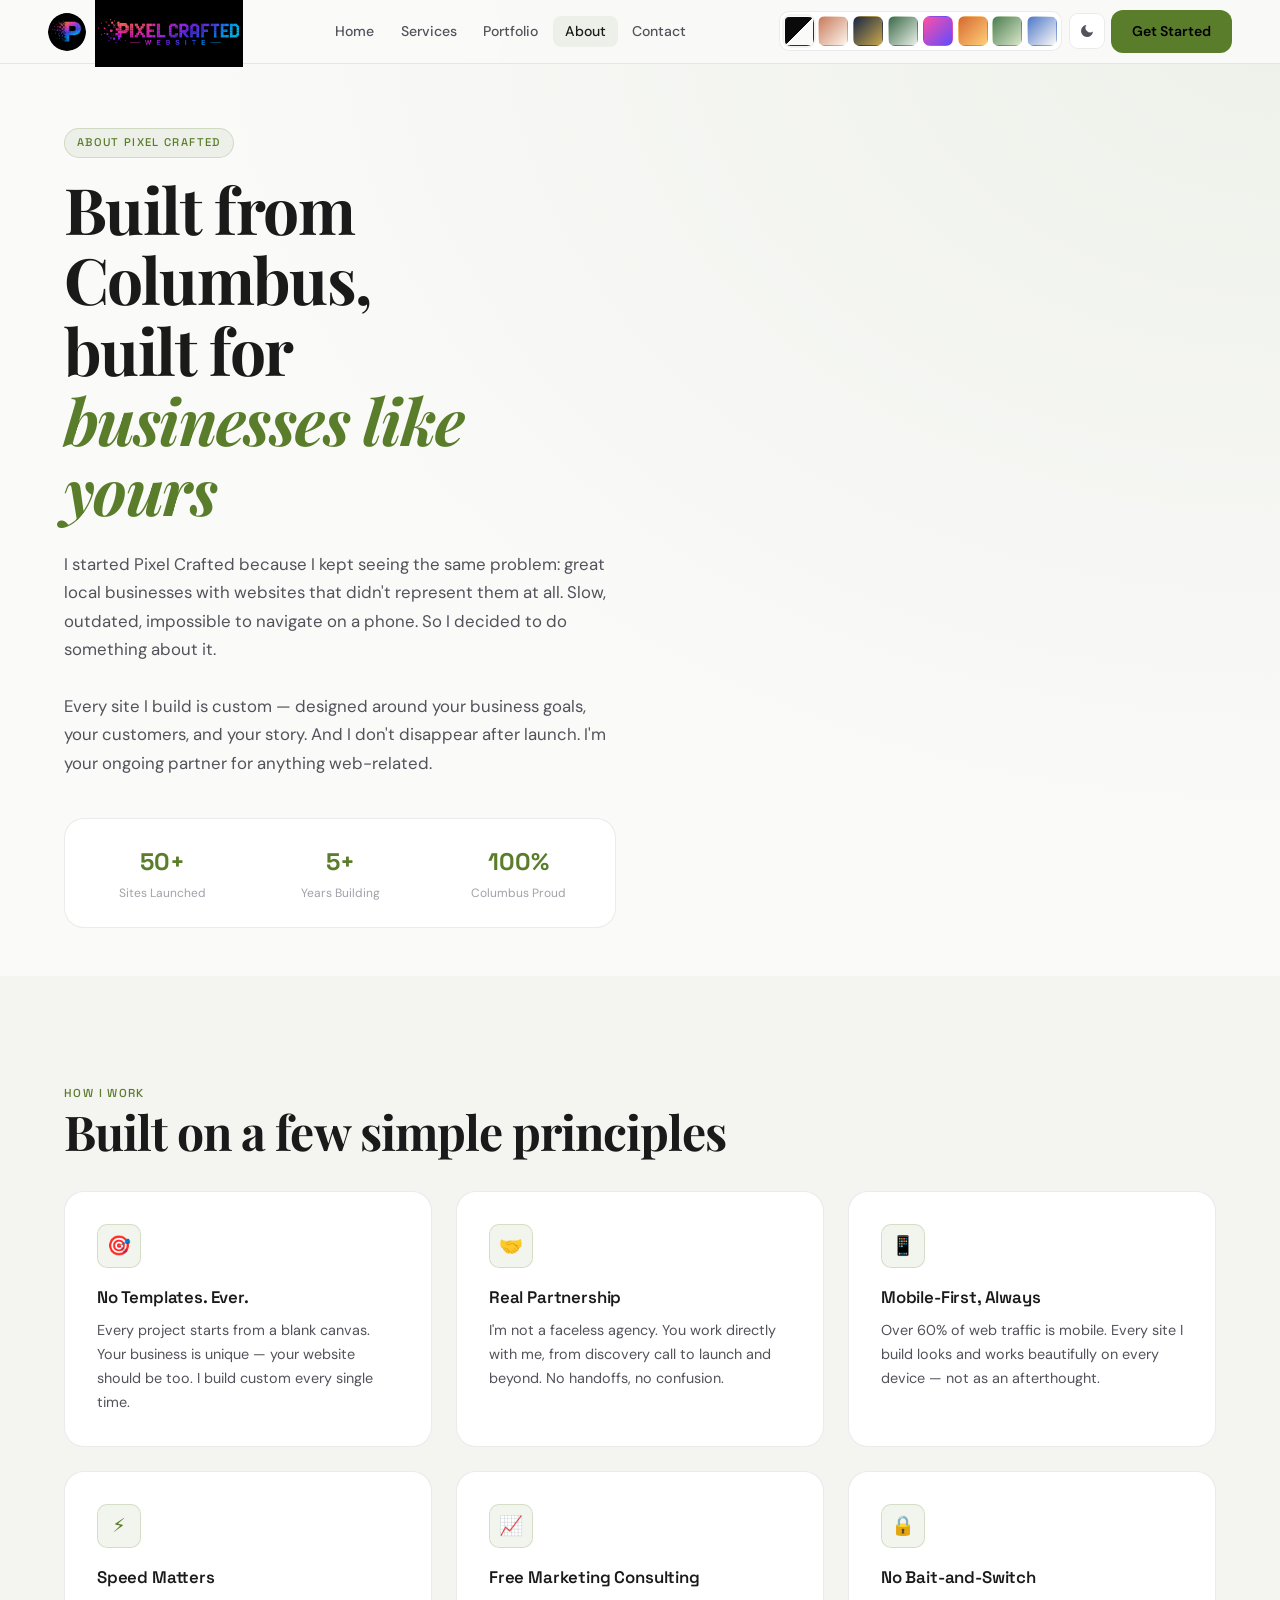
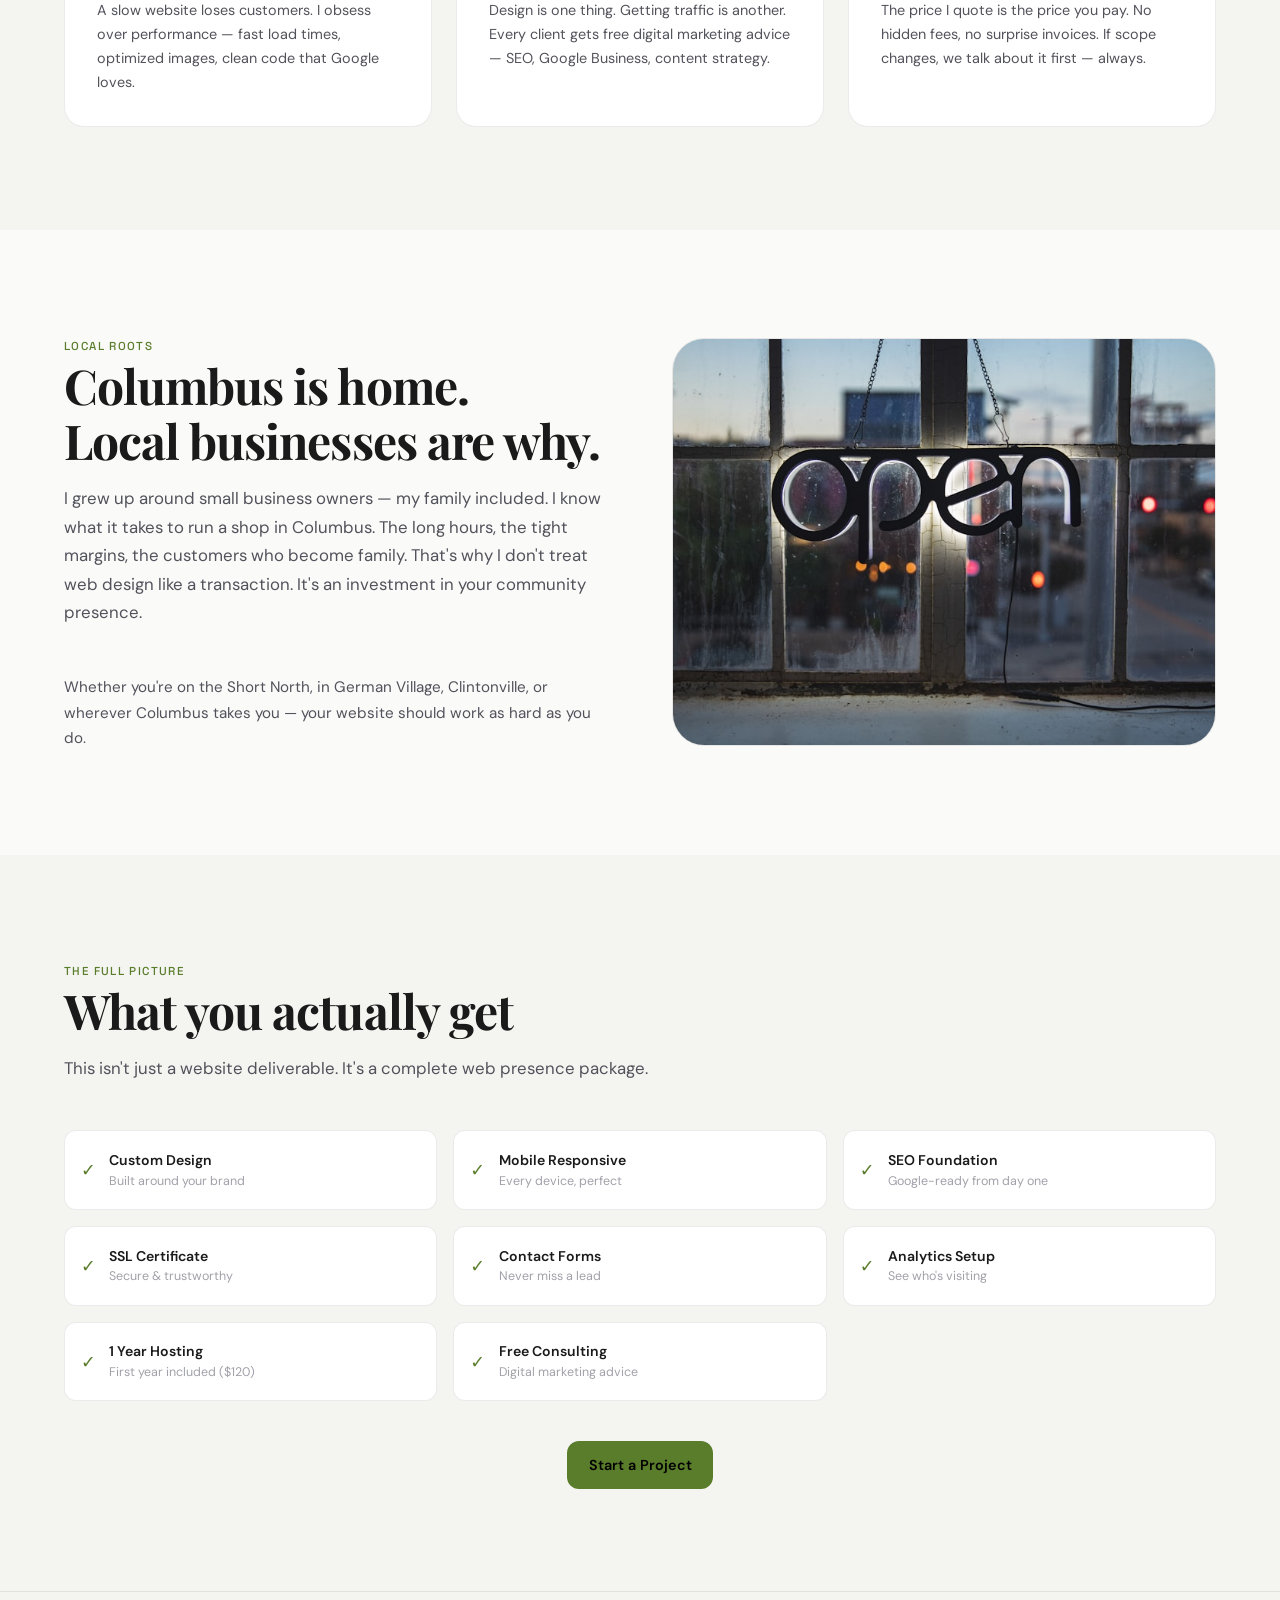
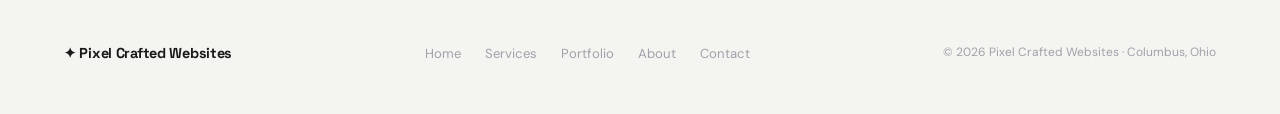
==== commit 408c3e46: "Default to light mode and localize assets" ====
--- a/about.html
+++ b/about.html
@@ -1,5 +1,5 @@
 <!DOCTYPE html>
-<html lang="en" data-theme="dark" data-style="default">
+<html lang="en" data-theme="light" data-style="default">
 <head>
   <meta charset="UTF-8">
   <meta name="viewport" content="width=device-width, initial-scale=1.0">
@@ -13,9 +13,9 @@
   <!-- NAV -->
   <nav class="nav">
     <div class="nav-inner">
-      <a href="index.html" class="nav-logo">
-        <img src="images/logo-mark.jpg" alt="Pixel Crafted" class="logo-mark">
-        Pixel Crafted
+      <a href="index.html" class="nav-logo" aria-label="Pixel Crafted Websites">
+        <img src="images/logo-animated.gif" alt="Pixel Crafted mark" class="logo-mark">
+        <img src="images/logo-horizontal.png" alt="Pixel Crafted Websites" class="logo-wordmark">
       </a>
       <ul class="nav-links" id="navLinks">
         <li><a href="index.html">Home</a></li>
@@ -26,10 +26,14 @@
       </ul>
       <div class="nav-actions">
         <div class="style-switcher">
-          <button class="style-btn active" data-style="default" data-tooltip="Default" aria-label="Default style"></button>
-          <button class="style-btn" data-style="bakery" data-tooltip="Bakery" aria-label="Bakery style"></button>
-          <button class="style-btn" data-style="law" data-tooltip="Law" aria-label="Law style"></button>
-          <button class="style-btn" data-style="spa" data-tooltip="Spa" aria-label="Spa style"></button>
+          <button class="style-btn active" data-style="default" data-tooltip="Default / Clean" title="Default / Clean" aria-label="Default style" aria-pressed="true"></button>
+          <button class="style-btn" data-style="bakery" data-tooltip="Bakery / Warm" title="Bakery / Warm" aria-label="Bakery style" aria-pressed="false"></button>
+          <button class="style-btn" data-style="law" data-tooltip="Law / Trust" title="Law / Trust" aria-label="Law style" aria-pressed="false"></button>
+          <button class="style-btn" data-style="spa" data-tooltip="Spa / Calm" title="Spa / Calm" aria-label="Spa style" aria-pressed="false"></button>
+          <button class="style-btn" data-style="dusk" data-tooltip="Dusk / Neon" title="Dusk / Neon" aria-label="Dusk style" aria-pressed="false"></button>
+          <button class="style-btn" data-style="ember" data-tooltip="Ember / Sunset" title="Ember / Sunset" aria-label="Ember style" aria-pressed="false"></button>
+          <button class="style-btn" data-style="moss" data-tooltip="Moss / Earth" title="Moss / Earth" aria-label="Moss style" aria-pressed="false"></button>
+          <button class="style-btn" data-style="paper" data-tooltip="Paper / Editorial" title="Paper / Editorial" aria-label="Paper style" aria-pressed="false"></button>
         </div>
         <button class="theme-toggle" id="themeToggle" aria-label="Toggle light/dark mode">
           <svg class="sun" viewBox="0 0 24 24" width="16" height="16" fill="none" stroke="currentColor" stroke-width="2" stroke-linecap="round" stroke-linejoin="round"><circle cx="12" cy="12" r="5"/><line x1="12" y1="1" x2="12" y2="3"/><line x1="12" y1="21" x2="12" y2="23"/><line x1="4.22" y1="4.22" x2="5.64" y2="5.64"/><line x1="18.36" y1="18.36" x2="19.78" y2="19.78"/><line x1="1" y1="12" x2="3" y2="12"/><line x1="21" y1="12" x2="23" y2="12"/><line x1="4.22" y1="19.78" x2="5.64" y2="18.36"/><line x1="18.36" y1="5.64" x2="19.78" y2="4.22"/></svg>
@@ -120,7 +124,7 @@
         <p style="color: var(--text-secondary); font-size: 0.95rem; line-height: 1.7;">Whether you're on the Short North, in German Village, Clintonville, or wherever Columbus takes you — your website should work as hard as you do.</p>
       </div>
       <div class="img-wrap">
-        <img src="https://images.unsplash.com/photo-1569017388730-020b5f80a004?w=800&q=80" alt="Columbus architecture">
+        <img src="images/about-columbus.jpg" alt="Columbus architecture">
       </div>
     </div>
   </section>
--- a/css/styles.css
+++ b/css/styles.css
@@ -7,7 +7,7 @@
 /* ============================================
    CSS VARIABLES — Architecture:
    data-theme  = light | dark  (color mode)
-   data-style  = default | bakery | law | spa (industry style)
+   data-style  = default | bakery | law | spa | dusk | ember | moss | paper (industry/style variants)
    ============================================ */
 
 /* === BASE / DEFAULT DARK === */
@@ -105,24 +105,24 @@
 
 /* === LAW DARK === */
 [data-theme="dark"][data-style="law"] {
-  --bg-primary: #0b1220;
-  --bg-secondary: #0f1929;
-  --bg-card: #152035;
-  --bg-elevated: #1c2d4a;
+  --bg-primary: #0a1220;
+  --bg-secondary: #0f1a2d;
+  --bg-card: #16233b;
+  --bg-elevated: #213353;
   --text-primary: #e8eef5;
-  --text-secondary: #8a9cc2;
-  --text-muted: #5a6e8c;
-  --accent: #c9a84c;
-  --accent-hover: #b8973b;
+  --text-secondary: #c2d0e8;
+  --text-muted: #8fa2c4;
+  --accent: #e2c15c;
+  --accent-hover: #d2b24d;
   --accent-dim: rgba(201, 168, 76, 0.1);
-  --accent-glow: rgba(201, 168, 76, 0.22);
-  --border: rgba(255,255,255,0.06);
-  --border-strong: rgba(255,255,255,0.12);
+  --accent-glow: rgba(226, 193, 92, 0.26);
+  --border: rgba(255,255,255,0.08);
+  --border-strong: rgba(255,255,255,0.16);
   --shadow: 0 4px 24px rgba(0,0,0,0.5);
   --shadow-lg: 0 8px 48px rgba(0,0,0,0.6);
   --style-btn-bg: var(--bg-card);
-  --nav-bg: rgba(11,18,32,0.92);
-  --hero-gradient: radial-gradient(ellipse at top right, rgba(201,168,76,0.07) 0%, transparent 60%);
+  --nav-bg: rgba(10,18,32,0.94);
+  --hero-gradient: radial-gradient(ellipse at top right, rgba(226,193,92,0.08) 0%, transparent 60%);
 }
 
 /* === LAW LIGHT === */
@@ -132,8 +132,8 @@
   --bg-card: #ffffff;
   --bg-elevated: #ffffff;
   --text-primary: #1a2744;
-  --text-secondary: #3d5090;
-  --text-muted: #6b82b8;
+  --text-secondary: #334a7a;
+  --text-muted: #5d729e;
   --accent: #1a2744;
   --accent-hover: #0f1929;
   --accent-dim: rgba(26, 39, 68, 0.08);
@@ -191,6 +191,182 @@
   --hero-gradient: radial-gradient(ellipse at top right, rgba(61,107,74,0.06) 0%, transparent 60%);
 }
 
+/* === DUSK DARK === */
+[data-theme="dark"][data-style="dusk"] {
+  --bg-primary: #090811;
+  --bg-secondary: #121225;
+  --bg-card: #1a1832;
+  --bg-elevated: #25224a;
+  --text-primary: #f4f1ff;
+  --text-secondary: #c9c2ff;
+  --text-muted: #8f87c7;
+  --accent: #ff4fa6;
+  --accent-hover: #e53c95;
+  --accent-dim: rgba(255, 79, 166, 0.12);
+  --accent-glow: rgba(255, 79, 166, 0.24);
+  --border: rgba(255,255,255,0.08);
+  --border-strong: rgba(255,255,255,0.16);
+  --shadow: 0 4px 24px rgba(0,0,0,0.5);
+  --shadow-lg: 0 8px 48px rgba(0,0,0,0.62);
+  --style-btn-bg: var(--bg-card);
+  --nav-bg: rgba(9,8,17,0.92);
+  --hero-gradient: radial-gradient(ellipse at top right, rgba(255,79,166,0.1) 0%, transparent 60%);
+}
+
+/* === DUSK LIGHT === */
+[data-theme="light"][data-style="dusk"] {
+  --bg-primary: #fbf8ff;
+  --bg-secondary: #f0ebff;
+  --bg-card: #ffffff;
+  --bg-elevated: #ffffff;
+  --text-primary: #22183d;
+  --text-secondary: #5a4f86;
+  --text-muted: #8c7fb3;
+  --accent: #ff4fa6;
+  --accent-hover: #e53c95;
+  --accent-dim: rgba(255, 79, 166, 0.09);
+  --accent-glow: rgba(255, 79, 166, 0.18);
+  --border: rgba(34,24,61,0.08);
+  --border-strong: rgba(34,24,61,0.16);
+  --shadow: 0 4px 24px rgba(34,24,61,0.08);
+  --shadow-lg: 0 8px 48px rgba(34,24,61,0.12);
+  --style-btn-bg: var(--bg-card);
+  --nav-bg: rgba(251,248,255,0.93);
+  --hero-gradient: radial-gradient(ellipse at top right, rgba(255,79,166,0.09) 0%, transparent 60%);
+}
+
+/* === EMBER DARK === */
+[data-theme="dark"][data-style="ember"] {
+  --bg-primary: #110f10;
+  --bg-secondary: #1c1716;
+  --bg-card: #2a1f1c;
+  --bg-elevated: #392824;
+  --text-primary: #fff5ef;
+  --text-secondary: #e3b39e;
+  --text-muted: #b17d67;
+  --accent: #ff9d5c;
+  --accent-hover: #f08a46;
+  --accent-dim: rgba(255, 157, 92, 0.12);
+  --accent-glow: rgba(255, 157, 92, 0.24);
+  --border: rgba(255,255,255,0.06);
+  --border-strong: rgba(255,255,255,0.12);
+  --shadow: 0 4px 24px rgba(0,0,0,0.55);
+  --shadow-lg: 0 8px 48px rgba(0,0,0,0.65);
+  --style-btn-bg: var(--bg-card);
+  --nav-bg: rgba(17,15,16,0.92);
+  --hero-gradient: radial-gradient(ellipse at top right, rgba(255,157,92,0.08) 0%, transparent 60%);
+}
+
+/* === EMBER LIGHT === */
+[data-theme="light"][data-style="ember"] {
+  --bg-primary: #fff8f2;
+  --bg-secondary: #f6e5d7;
+  --bg-card: #ffffff;
+  --bg-elevated: #ffffff;
+  --text-primary: #362218;
+  --text-secondary: #6f4531;
+  --text-muted: #a36b50;
+  --accent: #d66a33;
+  --accent-hover: #c95a24;
+  --accent-dim: rgba(214, 106, 51, 0.1);
+  --accent-glow: rgba(214, 106, 51, 0.2);
+  --border: rgba(54,34,24,0.1);
+  --border-strong: rgba(54,34,24,0.18);
+  --shadow: 0 4px 24px rgba(54,34,24,0.09);
+  --shadow-lg: 0 8px 48px rgba(54,34,24,0.14);
+  --style-btn-bg: var(--bg-card);
+  --nav-bg: rgba(255,248,242,0.94);
+  --hero-gradient: radial-gradient(ellipse at top right, rgba(214,106,51,0.08) 0%, transparent 60%);
+}
+
+/* === MOSS DARK === */
+[data-theme="dark"][data-style="moss"] {
+  --bg-primary: #0d120e;
+  --bg-secondary: #131b15;
+  --bg-card: #1b261d;
+  --bg-elevated: #223029;
+  --text-primary: #f1f7ef;
+  --text-secondary: #b7d0bc;
+  --text-muted: #85a18a;
+  --accent: #8fcc7a;
+  --accent-hover: #7dbb67;
+  --accent-dim: rgba(143, 204, 122, 0.12);
+  --accent-glow: rgba(143, 204, 122, 0.24);
+  --border: rgba(255,255,255,0.06);
+  --border-strong: rgba(255,255,255,0.12);
+  --shadow: 0 4px 24px rgba(0,0,0,0.5);
+  --shadow-lg: 0 8px 48px rgba(0,0,0,0.62);
+  --style-btn-bg: var(--bg-card);
+  --nav-bg: rgba(13,18,14,0.92);
+  --hero-gradient: radial-gradient(ellipse at top right, rgba(143,204,122,0.08) 0%, transparent 60%);
+}
+
+/* === MOSS LIGHT === */
+[data-theme="light"][data-style="moss"] {
+  --bg-primary: #f4f8f1;
+  --bg-secondary: #e2ecda;
+  --bg-card: #ffffff;
+  --bg-elevated: #ffffff;
+  --text-primary: #243322;
+  --text-secondary: #516851;
+  --text-muted: #7d927d;
+  --accent: #4d7e52;
+  --accent-hover: #3f6f45;
+  --accent-dim: rgba(77,126,82,0.09);
+  --accent-glow: rgba(77,126,82,0.18);
+  --border: rgba(36,51,34,0.1);
+  --border-strong: rgba(36,51,34,0.18);
+  --shadow: 0 4px 24px rgba(36,51,34,0.08);
+  --shadow-lg: 0 8px 48px rgba(36,51,34,0.12);
+  --style-btn-bg: var(--bg-card);
+  --nav-bg: rgba(244,248,241,0.94);
+  --hero-gradient: radial-gradient(ellipse at top right, rgba(77,126,82,0.08) 0%, transparent 60%);
+}
+
+/* === PAPER DARK === */
+[data-theme="dark"][data-style="paper"] {
+  --bg-primary: #0c0d10;
+  --bg-secondary: #14161a;
+  --bg-card: #1b1e24;
+  --bg-elevated: #242933;
+  --text-primary: #f6f7fb;
+  --text-secondary: #c7cfdd;
+  --text-muted: #8c96aa;
+  --accent: #8fb6ff;
+  --accent-hover: #739ef2;
+  --accent-dim: rgba(143, 182, 255, 0.12);
+  --accent-glow: rgba(143, 182, 255, 0.24);
+  --border: rgba(255,255,255,0.06);
+  --border-strong: rgba(255,255,255,0.12);
+  --shadow: 0 4px 24px rgba(0,0,0,0.52);
+  --shadow-lg: 0 8px 48px rgba(0,0,0,0.64);
+  --style-btn-bg: var(--bg-card);
+  --nav-bg: rgba(12,13,16,0.92);
+  --hero-gradient: radial-gradient(ellipse at top right, rgba(143,182,255,0.08) 0%, transparent 60%);
+}
+
+/* === PAPER LIGHT === */
+[data-theme="light"][data-style="paper"] {
+  --bg-primary: #fbfaf7;
+  --bg-secondary: #f1ece4;
+  --bg-card: #ffffff;
+  --bg-elevated: #ffffff;
+  --text-primary: #23252b;
+  --text-secondary: #58606e;
+  --text-muted: #8a8f9c;
+  --accent: #5078c9;
+  --accent-hover: #3f67b1;
+  --accent-dim: rgba(80,120,201,0.08);
+  --accent-glow: rgba(80,120,201,0.18);
+  --border: rgba(35,37,43,0.09);
+  --border-strong: rgba(35,37,43,0.16);
+  --shadow: 0 4px 24px rgba(35,37,43,0.08);
+  --shadow-lg: 0 8px 48px rgba(35,37,43,0.12);
+  --style-btn-bg: var(--bg-card);
+  --nav-bg: rgba(251,250,247,0.94);
+  --hero-gradient: radial-gradient(ellipse at top right, rgba(80,120,201,0.08) 0%, transparent 60%);
+}
+
 /* === SHARED TOKENS === */
 :root {
   --radius: 12px;
@@ -266,17 +442,23 @@
   color: var(--text-primary);
   display: flex;
   align-items: center;
-  gap: 0.4rem;
+  gap: 0.55rem;
   white-space: nowrap;
   flex-shrink: 0;
 }
 
 .nav-logo .logo-mark {
-  width: 36px;
-  height: 36px;
+  width: 38px;
+  height: 38px;
   border-radius: 50%;
   overflow: hidden;
   flex-shrink: 0;
+  display: block;
+}
+
+.nav-logo .logo-wordmark {
+  width: clamp(92px, 14vw, 148px);
+  height: auto;
   display: block;
 }
 
@@ -330,8 +512,8 @@
 }
 
 .style-btn {
-  width: 28px;
-  height: 28px;
+  width: 30px;
+  height: 30px;
   border-radius: 7px;
   border: 1.5px solid transparent;
   display: flex;
@@ -364,6 +546,22 @@
 
 .style-btn[data-style="spa"] {
   background: linear-gradient(135deg, #3d6b4a, #e8f0e8);
+}
+
+.style-btn[data-style="dusk"] {
+  background: linear-gradient(135deg, #ff4fa6, #5f4bff);
+}
+
+.style-btn[data-style="ember"] {
+  background: linear-gradient(135deg, #d66a33, #ffcf77);
+}
+
+.style-btn[data-style="moss"] {
+  background: linear-gradient(135deg, #4d7e52, #d8e7c8);
+}
+
+.style-btn[data-style="paper"] {
+  background: linear-gradient(135deg, #5078c9, #fbfaf7);
 }
 
 .style-btn::after {
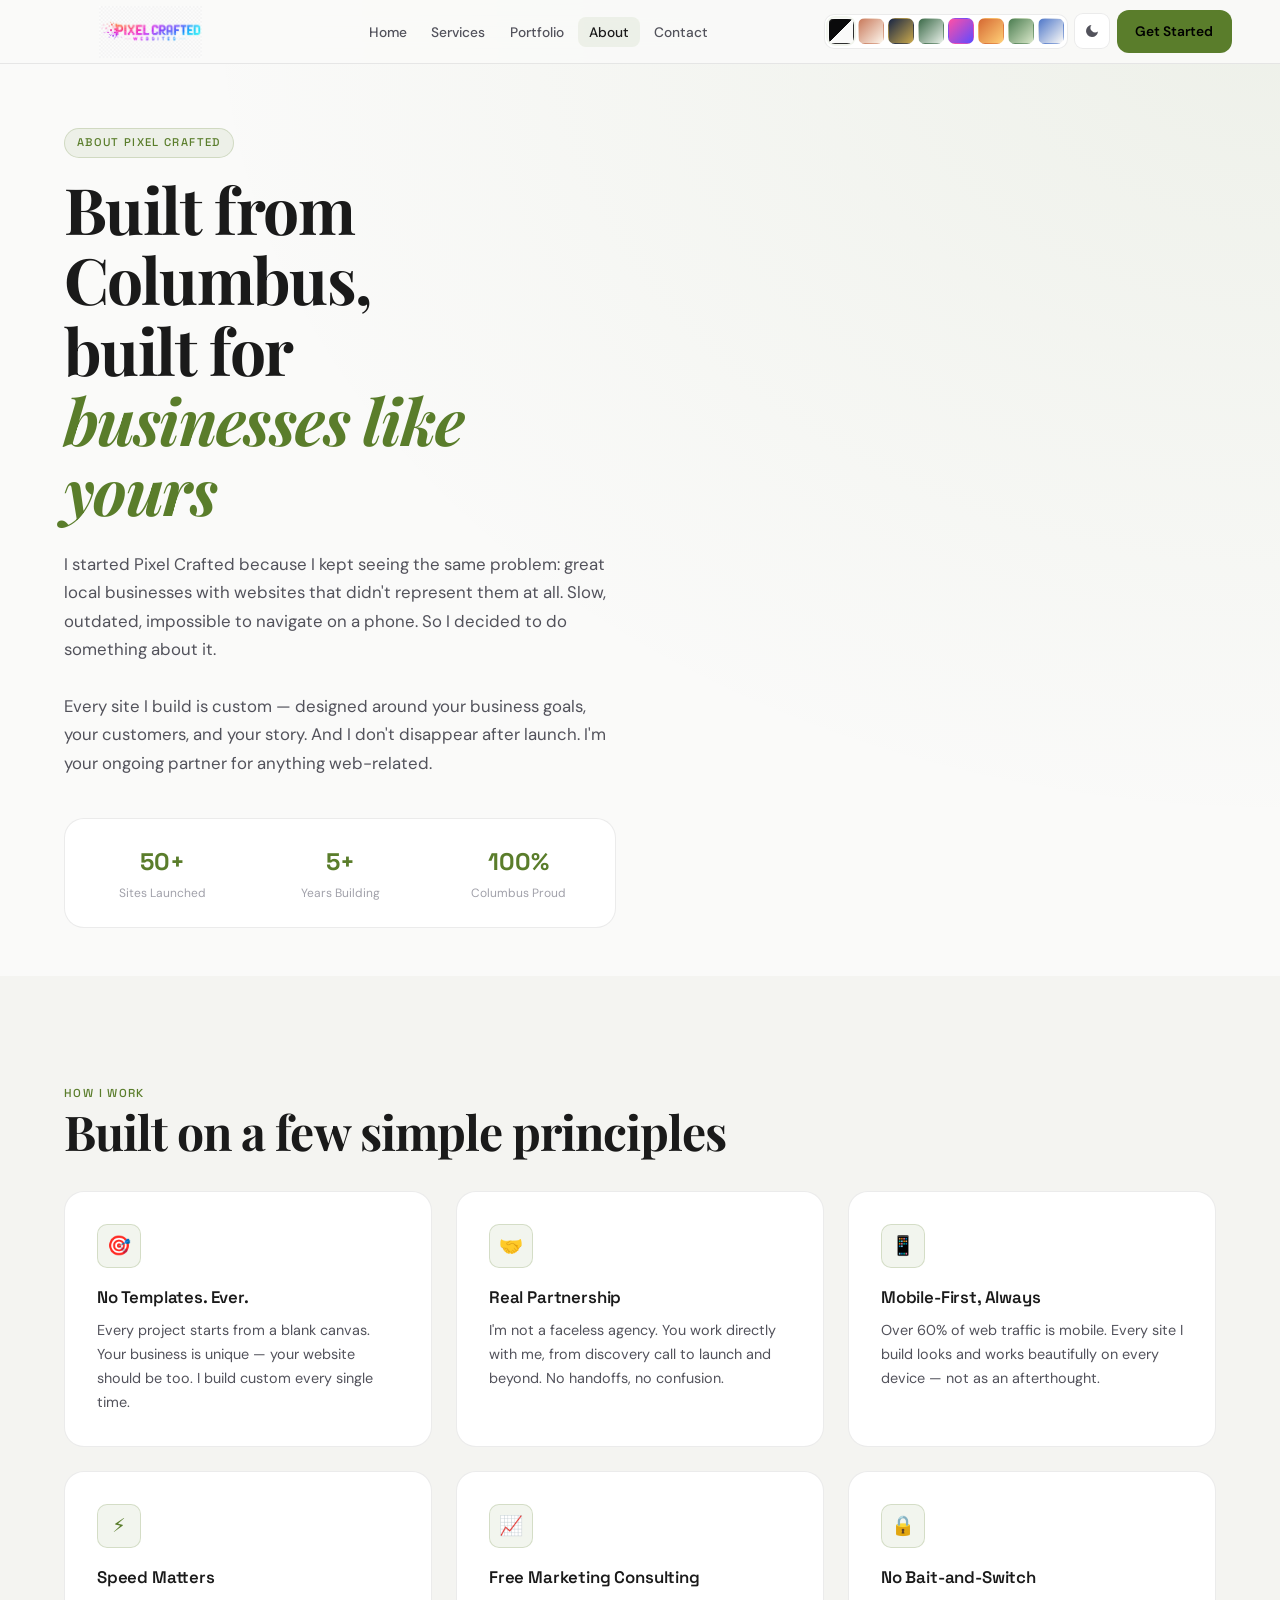
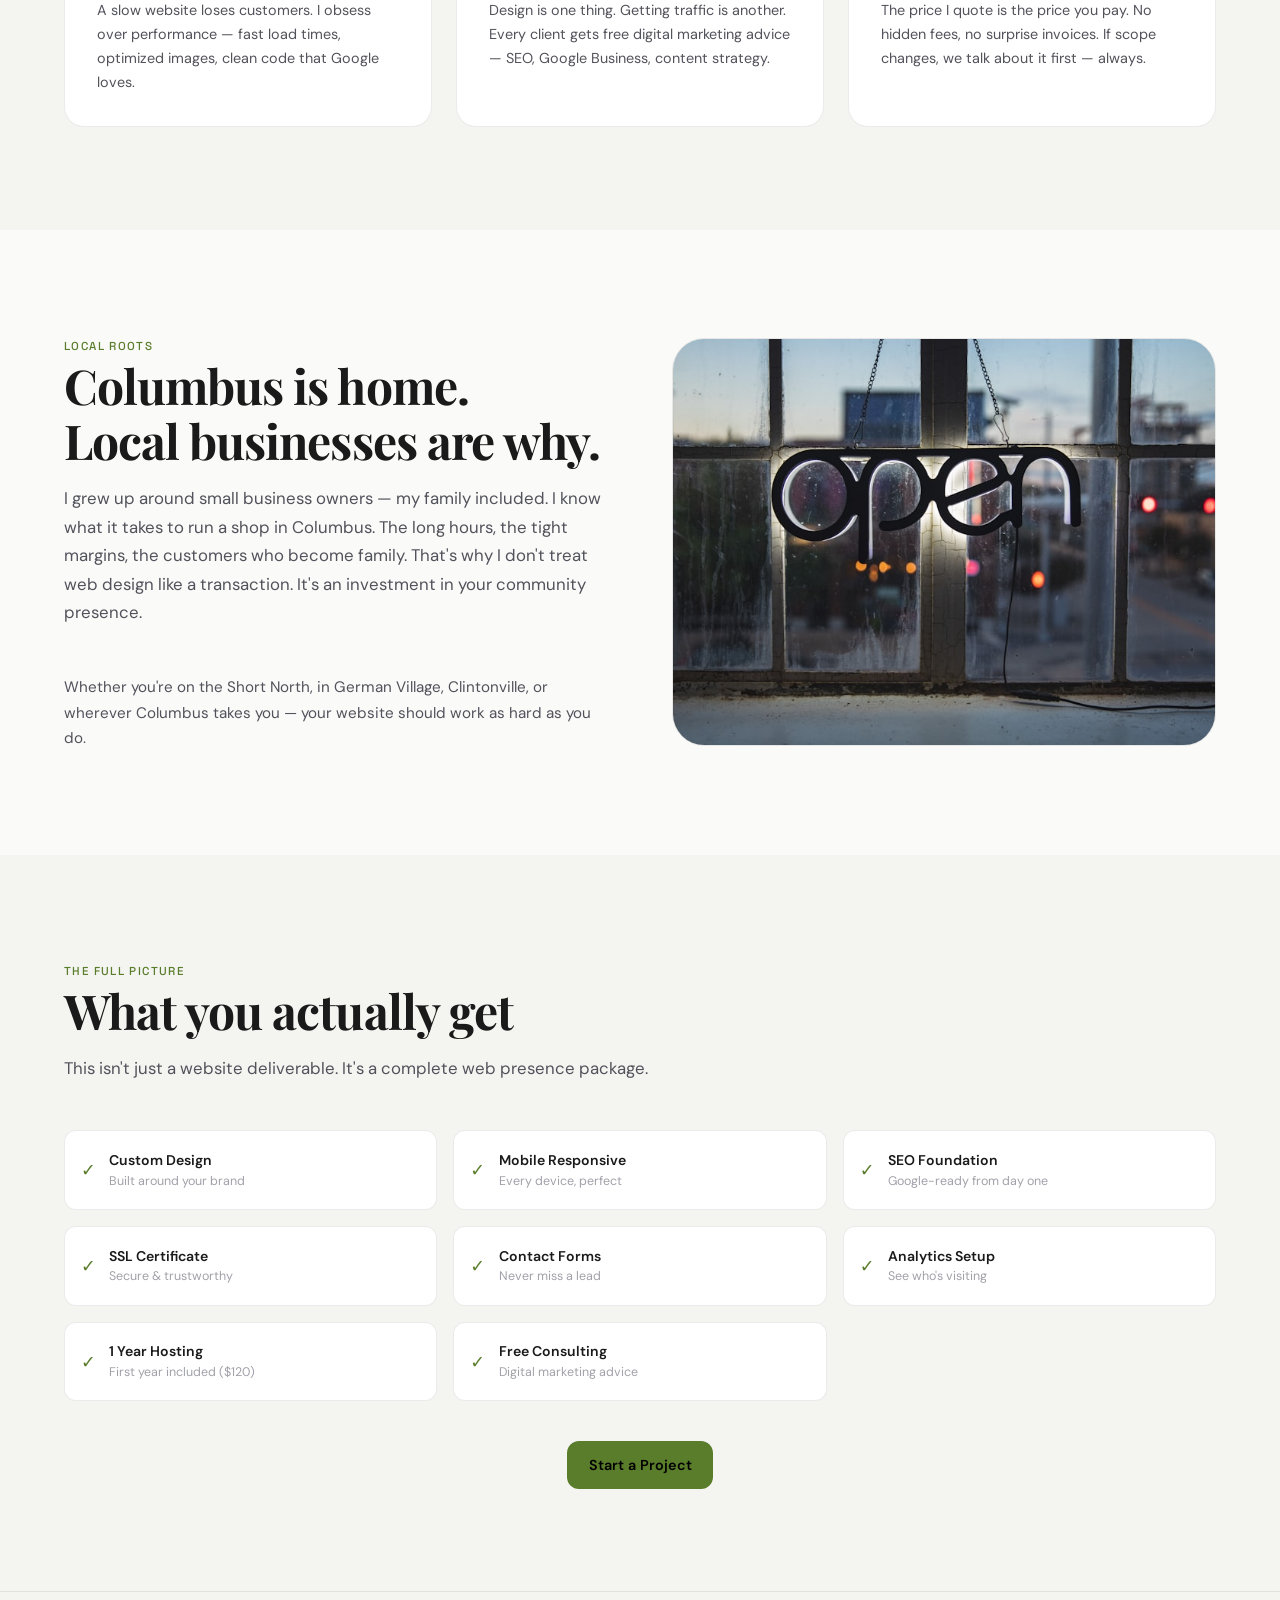
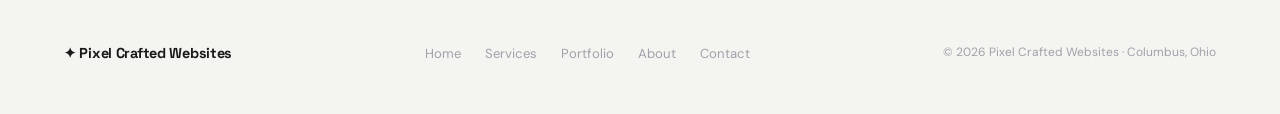
==== commit 0376932d: "Use logo wordmark only in header" ====
--- a/about.html
+++ b/about.html
@@ -14,7 +14,6 @@
   <nav class="nav">
     <div class="nav-inner">
       <a href="index.html" class="nav-logo" aria-label="Pixel Crafted Websites">
-        <img src="images/logo-animated.gif" alt="Pixel Crafted mark" class="logo-mark">
         <img src="images/logo-horizontal.png" alt="Pixel Crafted Websites" class="logo-wordmark">
       </a>
       <ul class="nav-links" id="navLinks">
--- a/css/styles.css
+++ b/css/styles.css
@@ -447,17 +447,10 @@
   flex-shrink: 0;
 }
 
-.nav-logo .logo-mark {
-  width: 38px;
-  height: 38px;
-  border-radius: 50%;
-  overflow: hidden;
-  flex-shrink: 0;
-  display: block;
-}
-
 .nav-logo .logo-wordmark {
-  width: clamp(92px, 14vw, 148px);
+  width: clamp(140px, 16vw, 220px);
+  max-height: 52px;
+  object-fit: contain;
   height: auto;
   display: block;
 }
@@ -650,6 +643,17 @@
 @media (min-width: 769px) {
   .nav { padding: 0 clamp(1.5rem, 5vw, 3rem); }
 
+  .nav-inner {
+    gap: 1rem;
+  }
+
+  .nav-logo {
+    flex-direction: column;
+    align-items: flex-start;
+    gap: 0.2rem;
+    line-height: 1;
+  }
+
   .nav-links {
     display: flex;
     flex-direction: row;
@@ -661,17 +665,26 @@
   }
 
   .nav-links a {
-    font-size: 0.88rem;
-    padding: 0.4rem 0.75rem;
+    font-size: 0.86rem;
+    padding: 0.38rem 0.7rem;
   }
 
   .nav-hamburger { display: none; }
 
-  .style-switcher { display: flex; }
+  .style-switcher {
+    display: flex;
+    gap: 0.25rem;
+    padding: 0.2rem;
+  }
+
+  .style-btn {
+    width: 26px;
+    height: 26px;
+  }
 
   .nav .btn-primary {
-    padding: 0.6rem 1.25rem;
-    font-size: 0.88rem;
+    padding: 0.58rem 1.1rem;
+    font-size: 0.86rem;
   }
 }
 
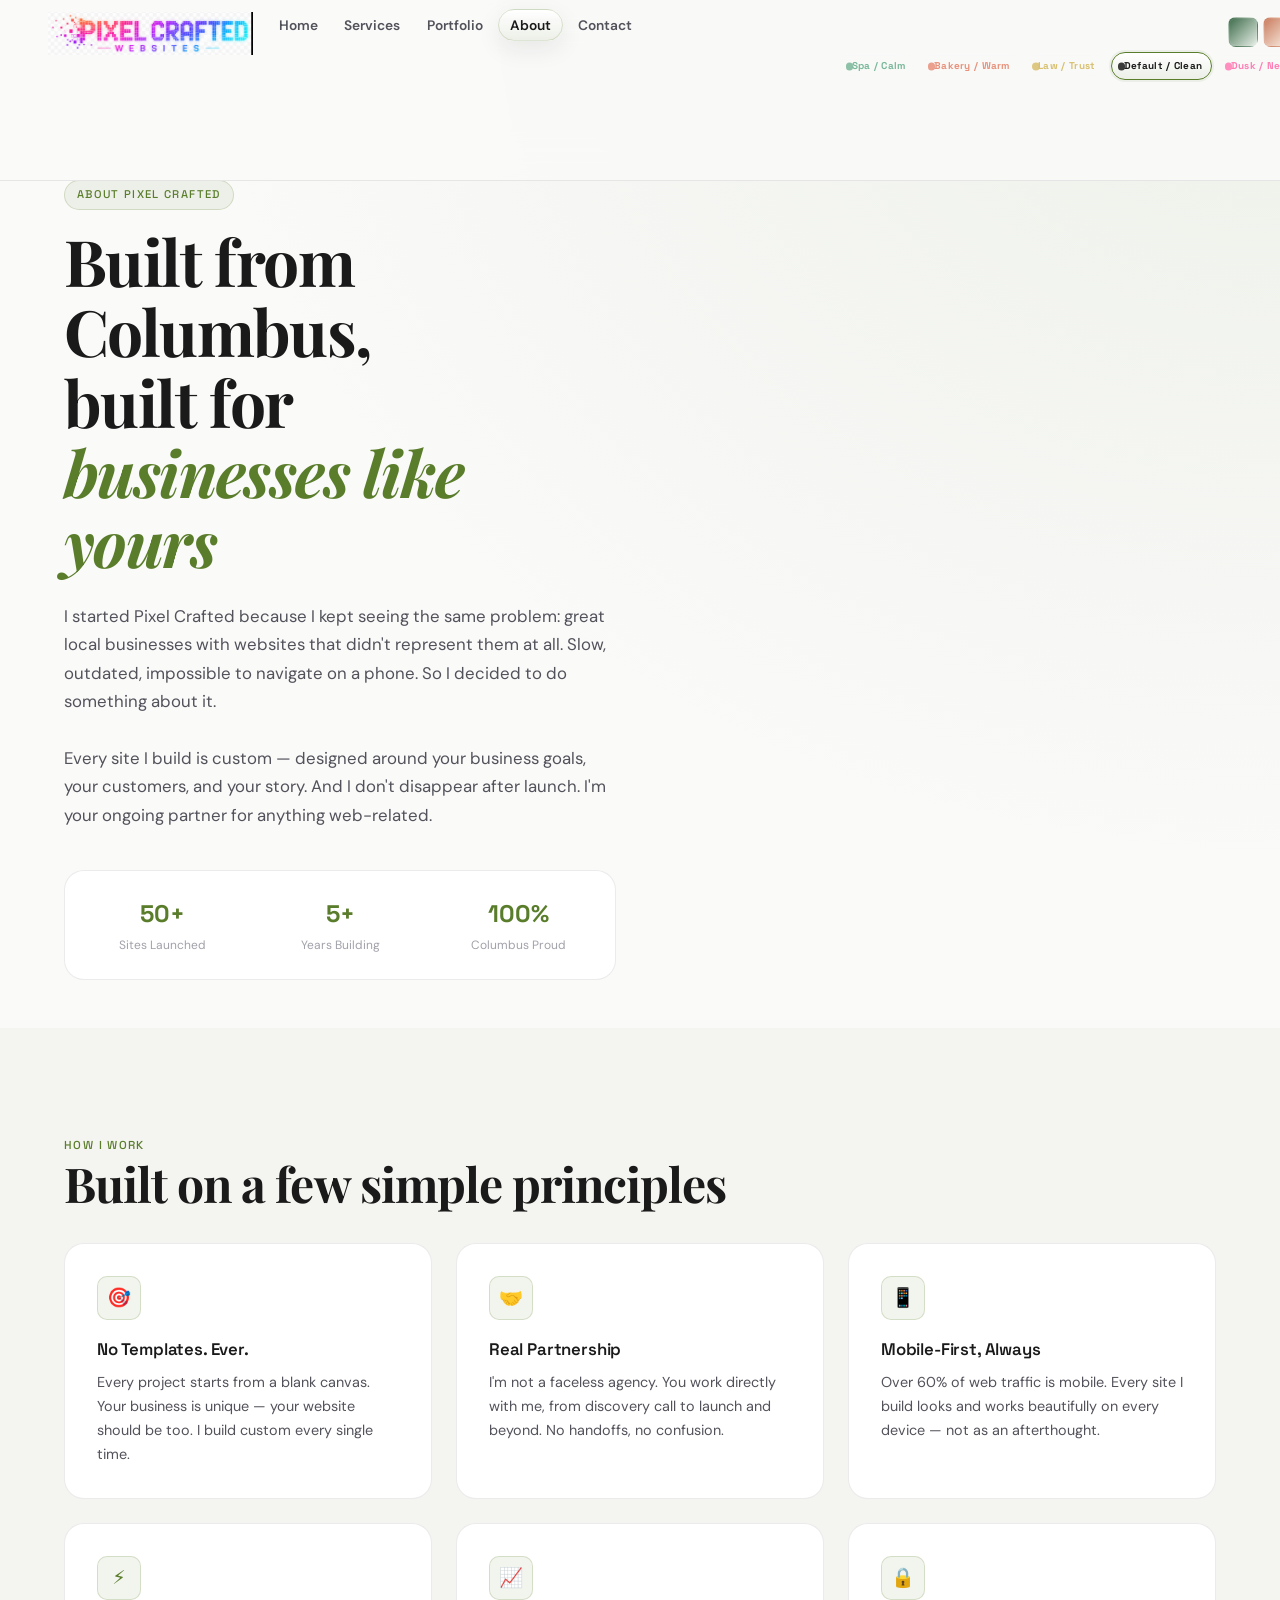
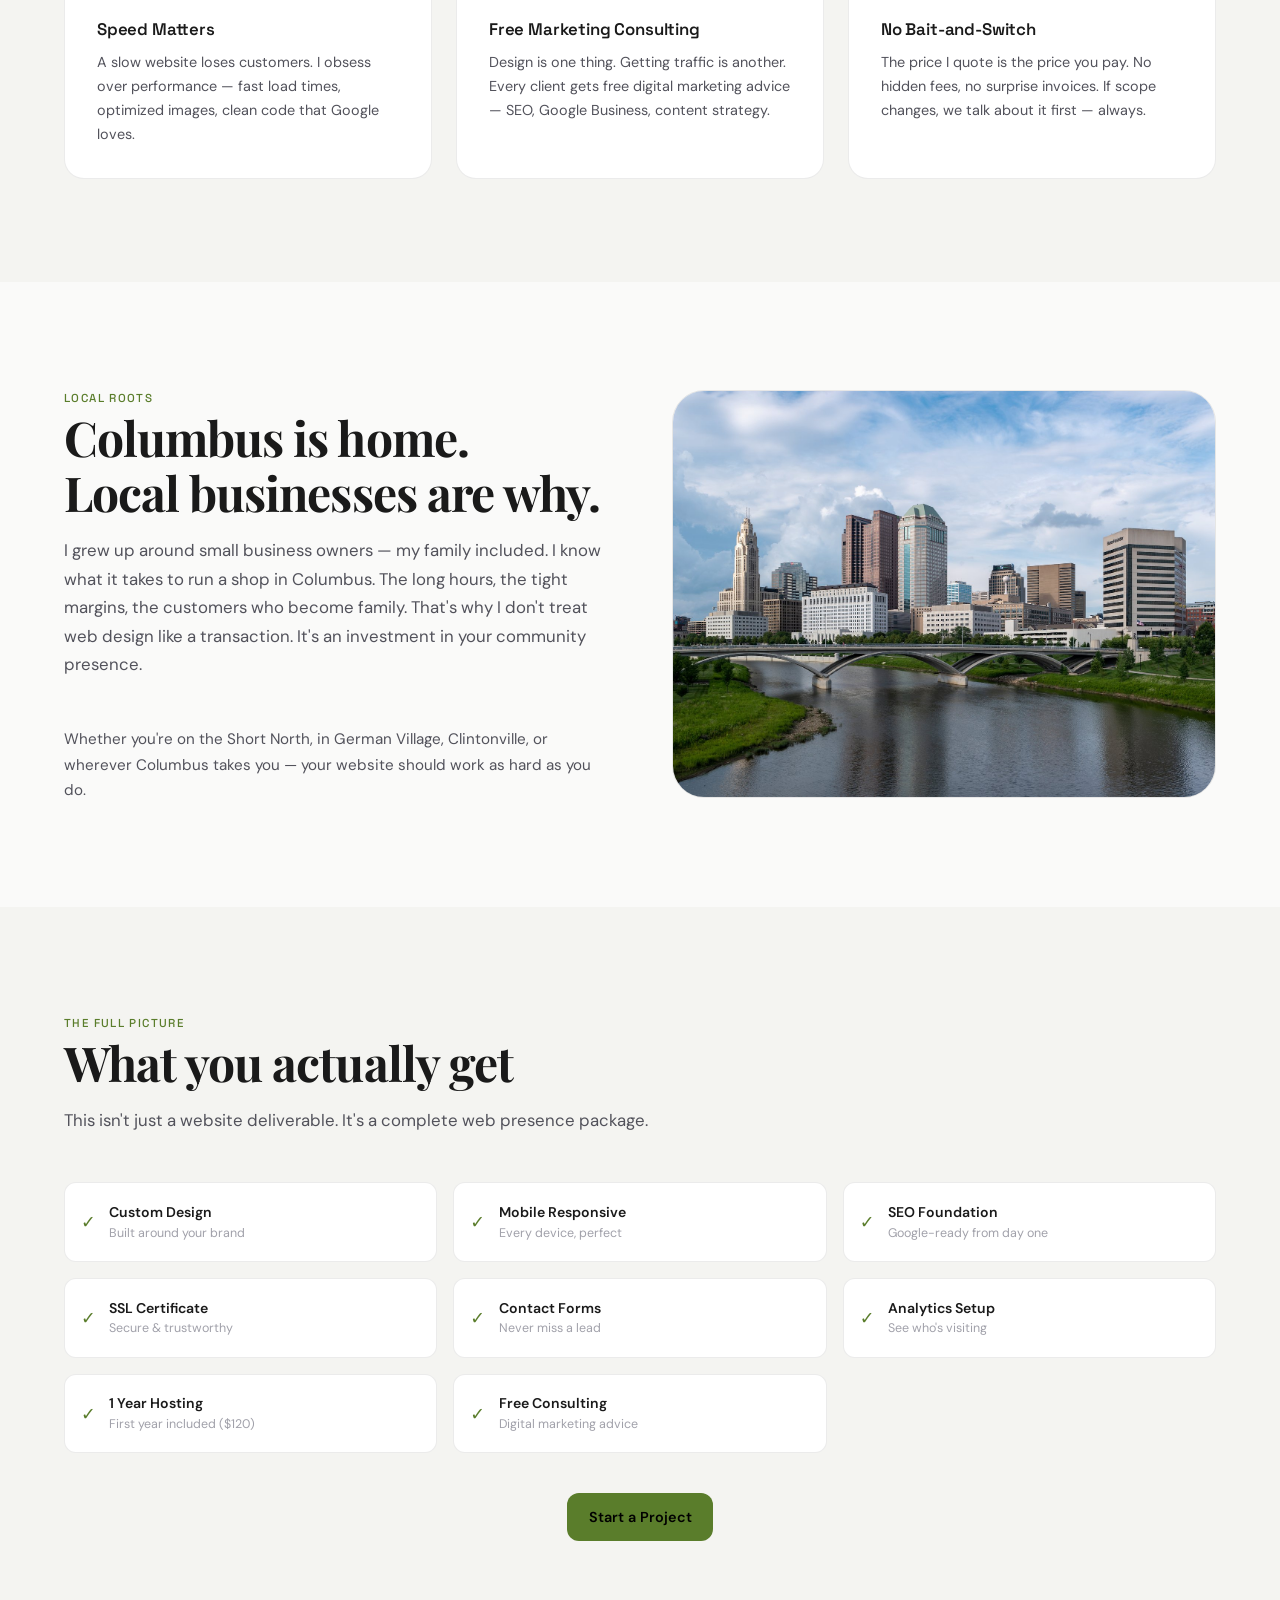
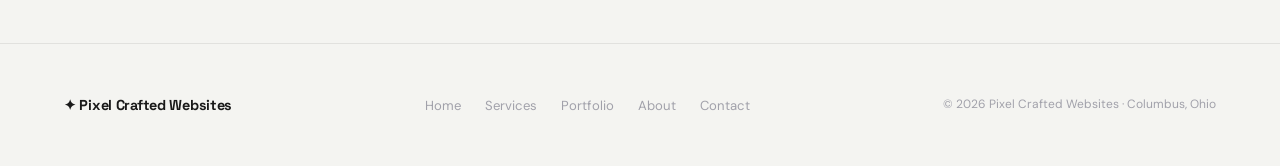
==== commit 23ac01f2: "Fix header layout and broken theme assets" ====
--- a/about.html
+++ b/about.html
@@ -25,14 +25,26 @@
       </ul>
       <div class="nav-actions">
         <div class="style-switcher">
-          <button class="style-btn active" data-style="default" data-tooltip="Default / Clean" title="Default / Clean" aria-label="Default style" aria-pressed="true"></button>
-          <button class="style-btn" data-style="bakery" data-tooltip="Bakery / Warm" title="Bakery / Warm" aria-label="Bakery style" aria-pressed="false"></button>
-          <button class="style-btn" data-style="law" data-tooltip="Law / Trust" title="Law / Trust" aria-label="Law style" aria-pressed="false"></button>
-          <button class="style-btn" data-style="spa" data-tooltip="Spa / Calm" title="Spa / Calm" aria-label="Spa style" aria-pressed="false"></button>
-          <button class="style-btn" data-style="dusk" data-tooltip="Dusk / Neon" title="Dusk / Neon" aria-label="Dusk style" aria-pressed="false"></button>
-          <button class="style-btn" data-style="ember" data-tooltip="Ember / Sunset" title="Ember / Sunset" aria-label="Ember style" aria-pressed="false"></button>
-          <button class="style-btn" data-style="moss" data-tooltip="Moss / Earth" title="Moss / Earth" aria-label="Moss style" aria-pressed="false"></button>
-          <button class="style-btn" data-style="paper" data-tooltip="Paper / Editorial" title="Paper / Editorial" aria-label="Paper style" aria-pressed="false"></button>
+          <div class="style-switcher-row">
+            <button class="style-btn active" data-style="spa" data-tooltip="Spa / Calm" title="Spa / Calm" aria-label="Spa style" aria-pressed="true"></button>
+            <button class="style-btn" data-style="bakery" data-tooltip="Bakery / Warm" title="Bakery / Warm" aria-label="Bakery style" aria-pressed="false"></button>
+            <button class="style-btn" data-style="law" data-tooltip="Law / Trust" title="Law / Trust" aria-label="Law style" aria-pressed="false"></button>
+            <button class="style-btn" data-style="default" data-tooltip="Default / Clean" title="Default / Clean" aria-label="Default style" aria-pressed="false"></button>
+            <button class="style-btn" data-style="dusk" data-tooltip="Dusk / Neon" title="Dusk / Neon" aria-label="Dusk style" aria-pressed="false"></button>
+            <button class="style-btn" data-style="ember" data-tooltip="Ember / Sunset" title="Ember / Sunset" aria-label="Ember style" aria-pressed="false"></button>
+            <button class="style-btn" data-style="moss" data-tooltip="Moss / Earth" title="Moss / Earth" aria-label="Moss style" aria-pressed="false"></button>
+            <button class="style-btn" data-style="paper" data-tooltip="Paper / Editorial" title="Paper / Editorial" aria-label="Paper style" aria-pressed="false"></button>
+          </div>
+          <div class="style-switcher-labels" aria-label="Theme names">
+            <button class="style-label active" data-style="spa" aria-label="Spa / Calm" aria-pressed="true">Spa / Calm</button>
+            <button class="style-label" data-style="bakery" aria-label="Bakery / Warm" aria-pressed="false">Bakery / Warm</button>
+            <button class="style-label" data-style="law" aria-label="Law / Trust" aria-pressed="false">Law / Trust</button>
+            <button class="style-label" data-style="default" aria-label="Default / Clean" aria-pressed="false">Default / Clean</button>
+            <button class="style-label" data-style="dusk" aria-label="Dusk / Neon" aria-pressed="false">Dusk / Neon</button>
+            <button class="style-label" data-style="ember" aria-label="Ember / Sunset" aria-pressed="false">Ember / Sunset</button>
+            <button class="style-label" data-style="moss" aria-label="Moss / Earth" aria-pressed="false">Moss / Earth</button>
+            <button class="style-label" data-style="paper" aria-label="Paper / Editorial" aria-pressed="false">Paper / Editorial</button>
+          </div>
         </div>
         <button class="theme-toggle" id="themeToggle" aria-label="Toggle light/dark mode">
           <svg class="sun" viewBox="0 0 24 24" width="16" height="16" fill="none" stroke="currentColor" stroke-width="2" stroke-linecap="round" stroke-linejoin="round"><circle cx="12" cy="12" r="5"/><line x1="12" y1="1" x2="12" y2="3"/><line x1="12" y1="21" x2="12" y2="23"/><line x1="4.22" y1="4.22" x2="5.64" y2="5.64"/><line x1="18.36" y1="18.36" x2="19.78" y2="19.78"/><line x1="1" y1="12" x2="3" y2="12"/><line x1="21" y1="12" x2="23" y2="12"/><line x1="4.22" y1="19.78" x2="5.64" y2="18.36"/><line x1="18.36" y1="5.64" x2="19.78" y2="4.22"/></svg>
@@ -123,7 +135,7 @@
         <p style="color: var(--text-secondary); font-size: 0.95rem; line-height: 1.7;">Whether you're on the Short North, in German Village, Clintonville, or wherever Columbus takes you — your website should work as hard as you do.</p>
       </div>
       <div class="img-wrap">
-        <img src="images/about-columbus.jpg" alt="Columbus architecture">
+        <img src="images/about-columbus.jpg" alt="Downtown Columbus skyline">
       </div>
     </div>
   </section>
--- a/css/styles.css
+++ b/css/styles.css
@@ -412,11 +412,12 @@
 .nav {
   position: fixed;
   top: 0; left: 0; right: 0;
-  height: var(--nav-height);
+  min-height: var(--nav-height);
+  height: auto;
   z-index: 1000;
   display: flex;
   align-items: center;
-  padding: 0 1rem;
+  padding: 0.65rem 1rem 0.8rem;
   background: var(--nav-bg);
   backdrop-filter: blur(20px);
   -webkit-backdrop-filter: blur(20px);
@@ -448,8 +449,8 @@
 }
 
 .nav-logo .logo-wordmark {
-  width: clamp(140px, 16vw, 220px);
-  max-height: 52px;
+  width: clamp(170px, 16vw, 260px);
+  max-height: 56px;
   object-fit: contain;
   height: auto;
   display: block;
@@ -473,17 +474,23 @@
 .nav-links a {
   font-family: var(--font-body);
   font-size: 1rem;
-  font-weight: 500;
+  font-weight: 600;
   color: var(--text-secondary);
   padding: 0.75rem 1rem;
-  border-radius: 8px;
-  transition: color var(--transition), background var(--transition);
+  border-radius: 999px;
+  border: 1px solid transparent;
+  transition: transform var(--transition), color var(--transition), background var(--transition), border-color var(--transition), box-shadow var(--transition);
+  position: relative;
+  overflow: hidden;
 }
 
 .nav-links a:hover,
 .nav-links a.active {
   color: var(--text-primary);
-  background: var(--accent-dim);
+  background: linear-gradient(180deg, var(--bg-elevated), var(--accent-dim));
+  border-color: var(--accent-glow);
+  box-shadow: 0 8px 24px rgba(0,0,0,0.08);
+  transform: translateY(-1px);
 }
 
 .nav-actions {
@@ -496,25 +503,40 @@
 /* === STYLE SWITCHER === */
 .style-switcher {
   display: none;
+  flex-direction: column;
+  align-items: flex-end;
+  gap: 0.35rem;
+  padding: 0.1rem 0;
+  background: transparent;
+}
+
+.style-switcher-row,
+.style-switcher-labels {
+  display: flex;
   align-items: center;
   gap: 0.3rem;
-  padding: 0.25rem;
-  background: var(--bg-card);
-  border: 1px solid var(--border);
-  border-radius: 10px;
+  flex-wrap: nowrap;
+}
+
+.style-switcher-labels {
+  justify-content: flex-end;
+  gap: 0.35rem;
+  flex-wrap: wrap;
+  max-width: min(58vw, 680px);
 }
 
 .style-btn {
   width: 30px;
   height: 30px;
-  border-radius: 7px;
+  border-radius: 8px;
   border: 1.5px solid transparent;
   display: flex;
   align-items: center;
   justify-content: center;
-  transition: all var(--transition);
+  transition: transform var(--transition), box-shadow var(--transition), border-color var(--transition), outline-color var(--transition);
   position: relative;
   cursor: pointer;
+  box-shadow: inset 0 0 0 1px rgba(255,255,255,0.08);
 }
 
 .style-btn:hover { transform: scale(1.1); }
@@ -557,28 +579,62 @@
   background: linear-gradient(135deg, #5078c9, #fbfaf7);
 }
 
-.style-btn::after {
-  content: attr(data-tooltip);
+.style-label {
+  font-family: var(--font-mono);
+  font-size: 0.62rem;
+  font-weight: 700;
+  letter-spacing: 0.03em;
+  color: var(--text-muted);
+  background: linear-gradient(180deg, rgba(255,255,255,0.03), rgba(255,255,255,0.01));
+  border: 1px solid transparent;
+  padding: 0.32rem 0.56rem 0.32rem 0.74rem;
+  border-radius: 999px;
+  white-space: nowrap;
+  position: relative;
+  transition: color var(--transition), background var(--transition), border-color var(--transition), transform var(--transition), box-shadow var(--transition);
+  box-shadow: inset 0 0 0 1px rgba(255,255,255,0.04);
+}
+
+.style-label::before {
+  content: '';
+  width: 0.45rem;
+  height: 0.45rem;
+  border-radius: 999px;
   position: absolute;
-  bottom: calc(100% + 8px);
-  left: 50%;
-  transform: translateX(-50%);
-  background: var(--bg-elevated);
+  left: 0.38rem;
+  top: 50%;
+  transform: translateY(-50%);
+  background: currentColor;
+  opacity: 0.85;
+}
+
+.style-label:hover {
   color: var(--text-primary);
-  font-family: var(--font-mono);
-  font-size: 0.65rem;
-  font-weight: 500;
-  white-space: nowrap;
-  padding: 0.25rem 0.5rem;
-  border-radius: 5px;
-  border: 1px solid var(--border);
-  opacity: 0;
-  pointer-events: none;
-  transition: opacity 0.2s;
-  z-index: 100;
-}
-
-.style-btn:hover::after { opacity: 1; }
+  background: var(--accent-dim);
+  border-color: var(--accent-glow);
+  transform: translateY(-1px);
+  box-shadow: 0 8px 18px rgba(0,0,0,0.1);
+}
+
+.style-btn.active,
+.style-label.active {
+  border-color: var(--accent);
+  box-shadow: 0 0 0 2px var(--accent-dim);
+}
+
+.style-label.active {
+  color: var(--text-primary);
+  background: linear-gradient(180deg, var(--bg-elevated), var(--accent-dim));
+}
+
+.style-label[data-style="default"] { color: var(--text-primary); }
+.style-label[data-style="spa"] { color: #7ab89a; }
+.style-label[data-style="bakery"] { color: #e8917a; }
+.style-label[data-style="law"] { color: #d8c06f; }
+.style-label[data-style="dusk"] { color: #ff7db4; }
+.style-label[data-style="ember"] { color: #ff9d5c; }
+.style-label[data-style="moss"] { color: #91b88a; }
+.style-label[data-style="paper"] { color: #88aef2; }
 
 /* === THEME TOGGLE === */
 .theme-toggle {
@@ -641,17 +697,18 @@
 
 /* Desktop nav */
 @media (min-width: 769px) {
-  .nav { padding: 0 clamp(1.5rem, 5vw, 3rem); }
+  :root {
+    --nav-height: 116px;
+  }
+
+  .nav {
+    padding: 0.75rem clamp(1.5rem, 5vw, 3rem) 0.95rem;
+    align-items: flex-start;
+  }
 
   .nav-inner {
-    gap: 1rem;
-  }
-
-  .nav-logo {
-    flex-direction: column;
+    gap: 0.85rem;
     align-items: flex-start;
-    gap: 0.2rem;
-    line-height: 1;
   }
 
   .nav-links {
@@ -671,16 +728,19 @@
 
   .nav-hamburger { display: none; }
 
+  .nav-actions {
+    flex-wrap: wrap;
+    align-items: flex-end;
+    justify-content: flex-end;
+  }
+
   .style-switcher {
     display: flex;
-    gap: 0.25rem;
-    padding: 0.2rem;
+    flex: 1 1 100%;
+    margin-top: 0.2rem;
   }
 
-  .style-btn {
-    width: 26px;
-    height: 26px;
-  }
+  .style-btn { width: 30px; height: 30px; }
 
   .nav .btn-primary {
     padding: 0.58rem 1.1rem;
@@ -1731,6 +1791,7 @@
   }
 
   .hero-visual-circle {
+    width: min(460px, 100%);
     border-radius: 50%;
     aspect-ratio: 1;
     max-width: 460px;
@@ -1738,6 +1799,12 @@
     border: 1px solid var(--border);
   }
 
+  .hero-visual-circle img {
+    width: 100%;
+    height: 100%;
+    object-fit: cover;
+  }
+
   .hero-visual-circle img { border-radius: 50%; }
 
   .stat-card {
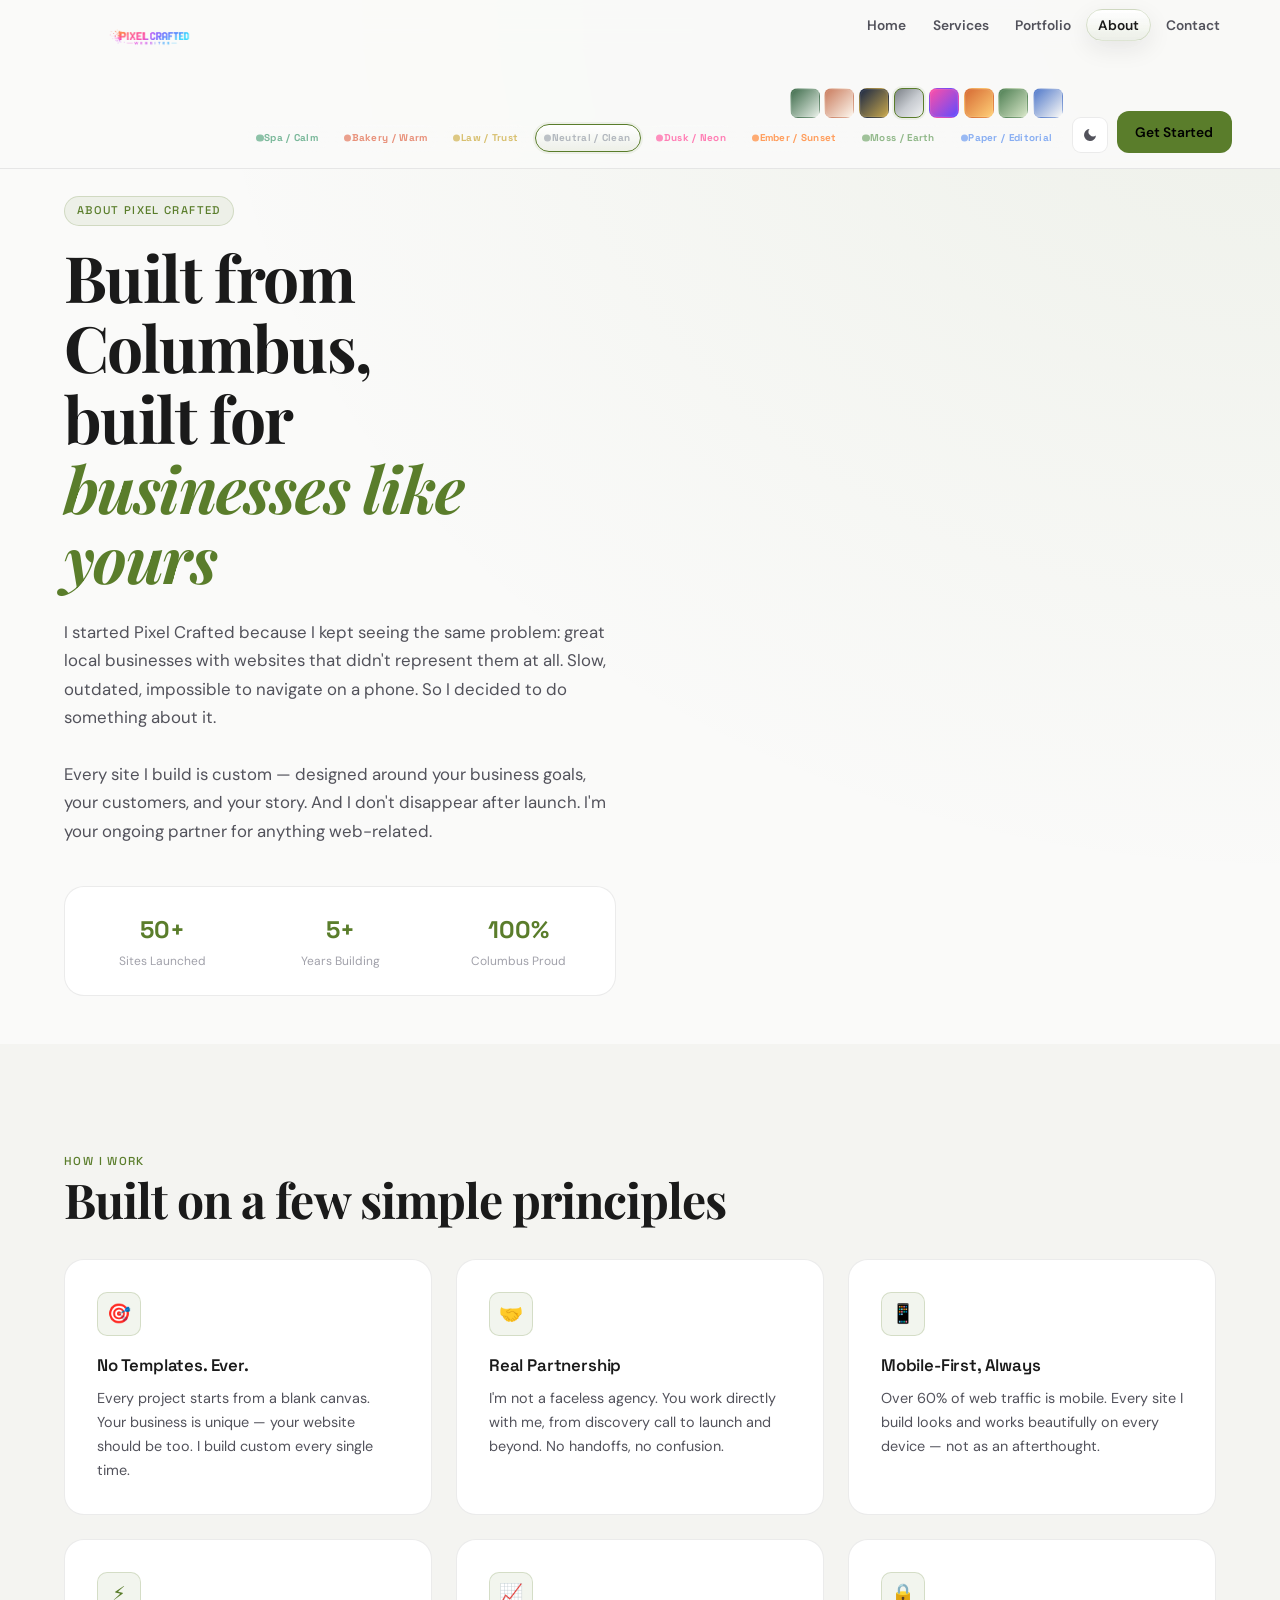
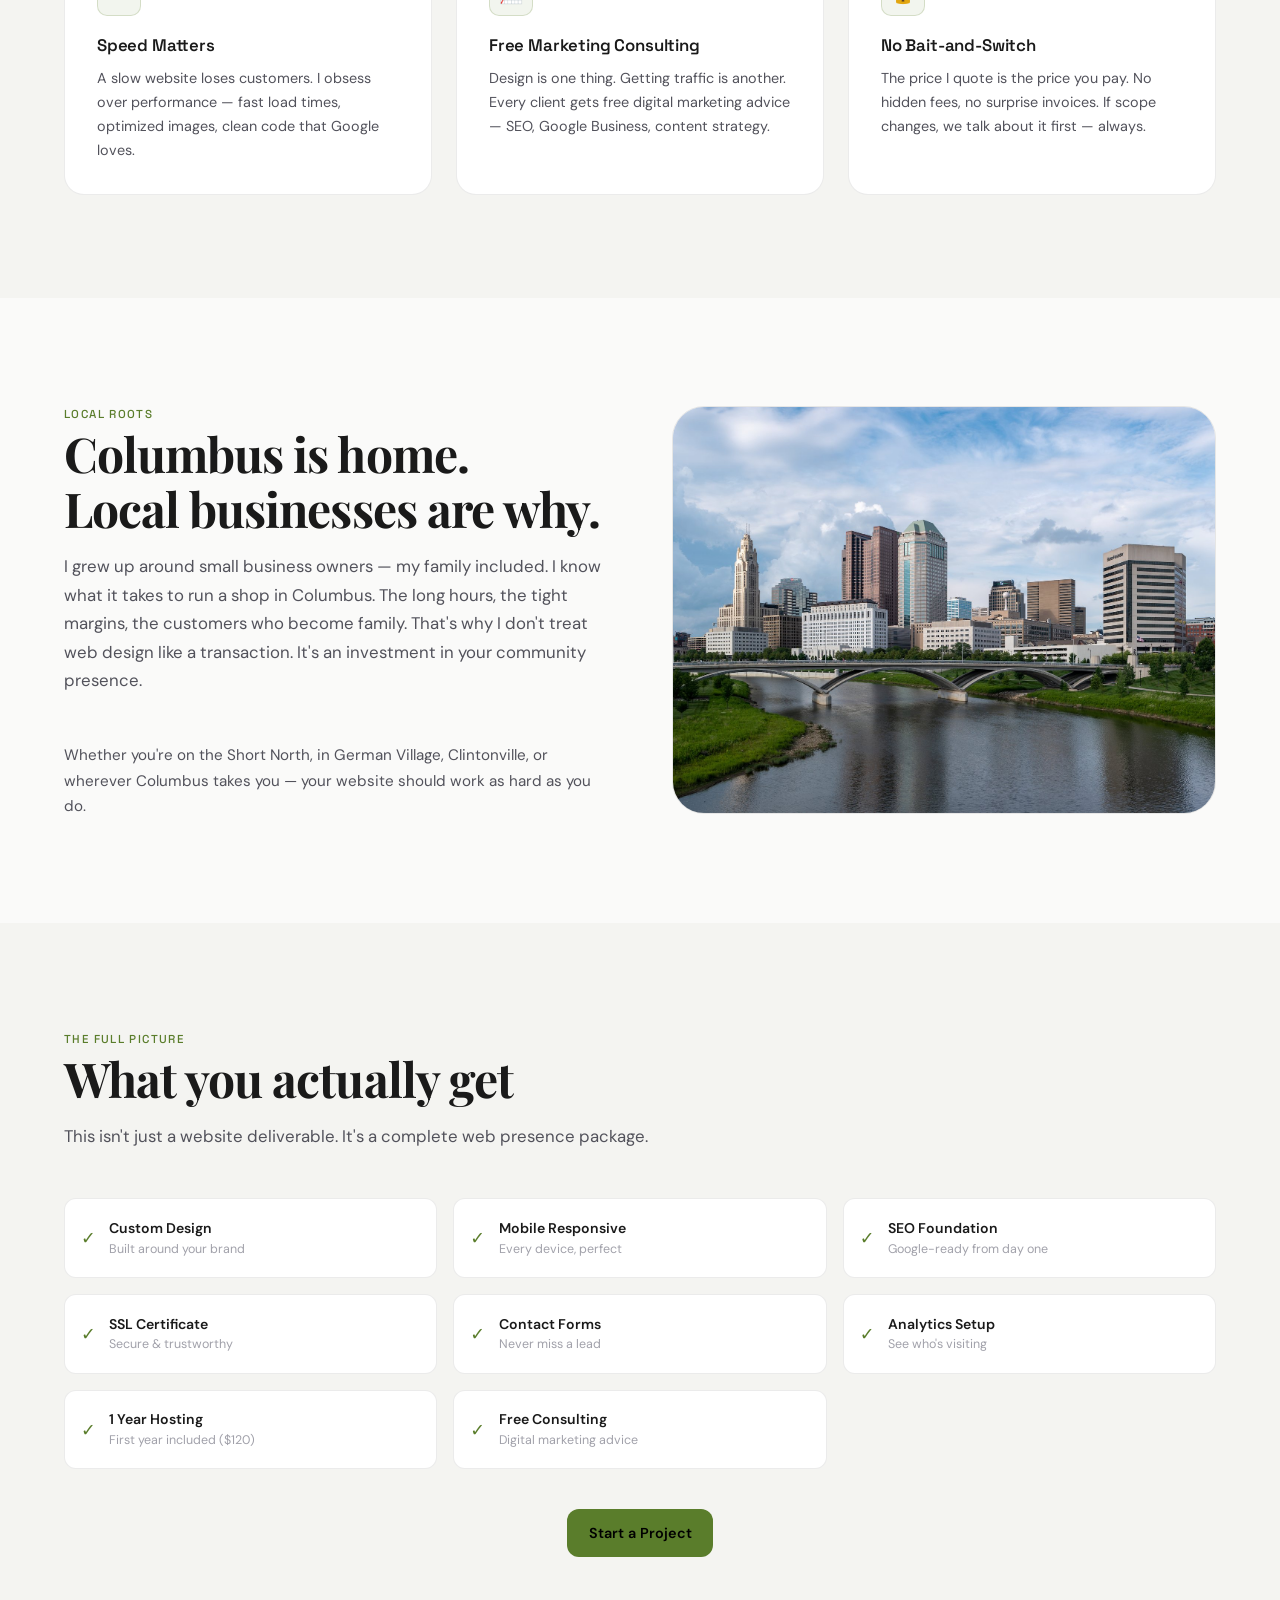
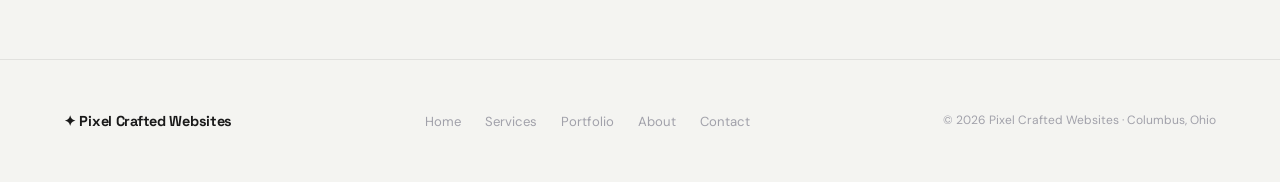
==== commit 53ae903d: "Rename default theme and tweak label spacing" ====
--- a/about.html
+++ b/about.html
@@ -29,7 +29,7 @@
             <button class="style-btn active" data-style="spa" data-tooltip="Spa / Calm" title="Spa / Calm" aria-label="Spa style" aria-pressed="true"></button>
             <button class="style-btn" data-style="bakery" data-tooltip="Bakery / Warm" title="Bakery / Warm" aria-label="Bakery style" aria-pressed="false"></button>
             <button class="style-btn" data-style="law" data-tooltip="Law / Trust" title="Law / Trust" aria-label="Law style" aria-pressed="false"></button>
-            <button class="style-btn" data-style="default" data-tooltip="Default / Clean" title="Default / Clean" aria-label="Default style" aria-pressed="false"></button>
+            <button class="style-btn" data-style="default" data-tooltip="Neutral / Clean" title="Neutral / Clean" aria-label="Neutral style" aria-pressed="false"></button>
             <button class="style-btn" data-style="dusk" data-tooltip="Dusk / Neon" title="Dusk / Neon" aria-label="Dusk style" aria-pressed="false"></button>
             <button class="style-btn" data-style="ember" data-tooltip="Ember / Sunset" title="Ember / Sunset" aria-label="Ember style" aria-pressed="false"></button>
             <button class="style-btn" data-style="moss" data-tooltip="Moss / Earth" title="Moss / Earth" aria-label="Moss style" aria-pressed="false"></button>
@@ -39,7 +39,7 @@
             <button class="style-label active" data-style="spa" aria-label="Spa / Calm" aria-pressed="true">Spa / Calm</button>
             <button class="style-label" data-style="bakery" aria-label="Bakery / Warm" aria-pressed="false">Bakery / Warm</button>
             <button class="style-label" data-style="law" aria-label="Law / Trust" aria-pressed="false">Law / Trust</button>
-            <button class="style-label" data-style="default" aria-label="Default / Clean" aria-pressed="false">Default / Clean</button>
+            <button class="style-label" data-style="default" aria-label="Neutral / Clean" aria-pressed="false">Neutral / Clean</button>
             <button class="style-label" data-style="dusk" aria-label="Dusk / Neon" aria-pressed="false">Dusk / Neon</button>
             <button class="style-label" data-style="ember" aria-label="Ember / Sunset" aria-pressed="false">Ember / Sunset</button>
             <button class="style-label" data-style="moss" aria-label="Moss / Earth" aria-pressed="false">Moss / Earth</button>
--- a/css/styles.css
+++ b/css/styles.css
@@ -547,8 +547,8 @@
 }
 
 .style-btn[data-style="default"] {
-  background: linear-gradient(135deg, #0a0a0b 50%, #fafaf9 50%);
-  border-color: rgba(255,255,255,0.15);
+  background: linear-gradient(135deg, #7b8087 0%, #c7cbd0 52%, #f1f2f4 100%);
+  border-color: rgba(255,255,255,0.18);
 }
 
 .style-btn[data-style="bakery"] {
@@ -587,7 +587,7 @@
   color: var(--text-muted);
   background: linear-gradient(180deg, rgba(255,255,255,0.03), rgba(255,255,255,0.01));
   border: 1px solid transparent;
-  padding: 0.32rem 0.56rem 0.32rem 0.74rem;
+  padding: 0.32rem 0.62rem 0.32rem 1rem;
   border-radius: 999px;
   white-space: nowrap;
   position: relative;
@@ -601,7 +601,7 @@
   height: 0.45rem;
   border-radius: 999px;
   position: absolute;
-  left: 0.38rem;
+  left: 0.52rem;
   top: 50%;
   transform: translateY(-50%);
   background: currentColor;
@@ -627,7 +627,7 @@
   background: linear-gradient(180deg, var(--bg-elevated), var(--accent-dim));
 }
 
-.style-label[data-style="default"] { color: var(--text-primary); }
+.style-label[data-style="default"] { color: #b2b7be; }
 .style-label[data-style="spa"] { color: #7ab89a; }
 .style-label[data-style="bakery"] { color: #e8917a; }
 .style-label[data-style="law"] { color: #d8c06f; }
@@ -635,6 +635,10 @@
 .style-label[data-style="ember"] { color: #ff9d5c; }
 .style-label[data-style="moss"] { color: #91b88a; }
 .style-label[data-style="paper"] { color: #88aef2; }
+
+.style-label[data-style="default"]::before {
+  background: #b2b7be;
+}
 
 /* === THEME TOGGLE === */
 .theme-toggle {
@@ -698,7 +702,7 @@
 /* Desktop nav */
 @media (min-width: 769px) {
   :root {
-    --nav-height: 116px;
+    --nav-height: 132px;
   }
 
   .nav {
@@ -709,6 +713,7 @@
   .nav-inner {
     gap: 0.85rem;
     align-items: flex-start;
+    flex-wrap: wrap;
   }
 
   .nav-links {
@@ -729,15 +734,23 @@
   .nav-hamburger { display: none; }
 
   .nav-actions {
+    width: 100%;
     flex-wrap: wrap;
     align-items: flex-end;
     justify-content: flex-end;
+    gap: 0.55rem;
+    margin-top: 0.1rem;
   }
 
   .style-switcher {
     display: flex;
-    flex: 1 1 100%;
+    flex: 1 1 auto;
     margin-top: 0.2rem;
+    min-width: 0;
+  }
+
+  .style-switcher-labels {
+    max-width: 100%;
   }
 
   .style-btn { width: 30px; height: 30px; }
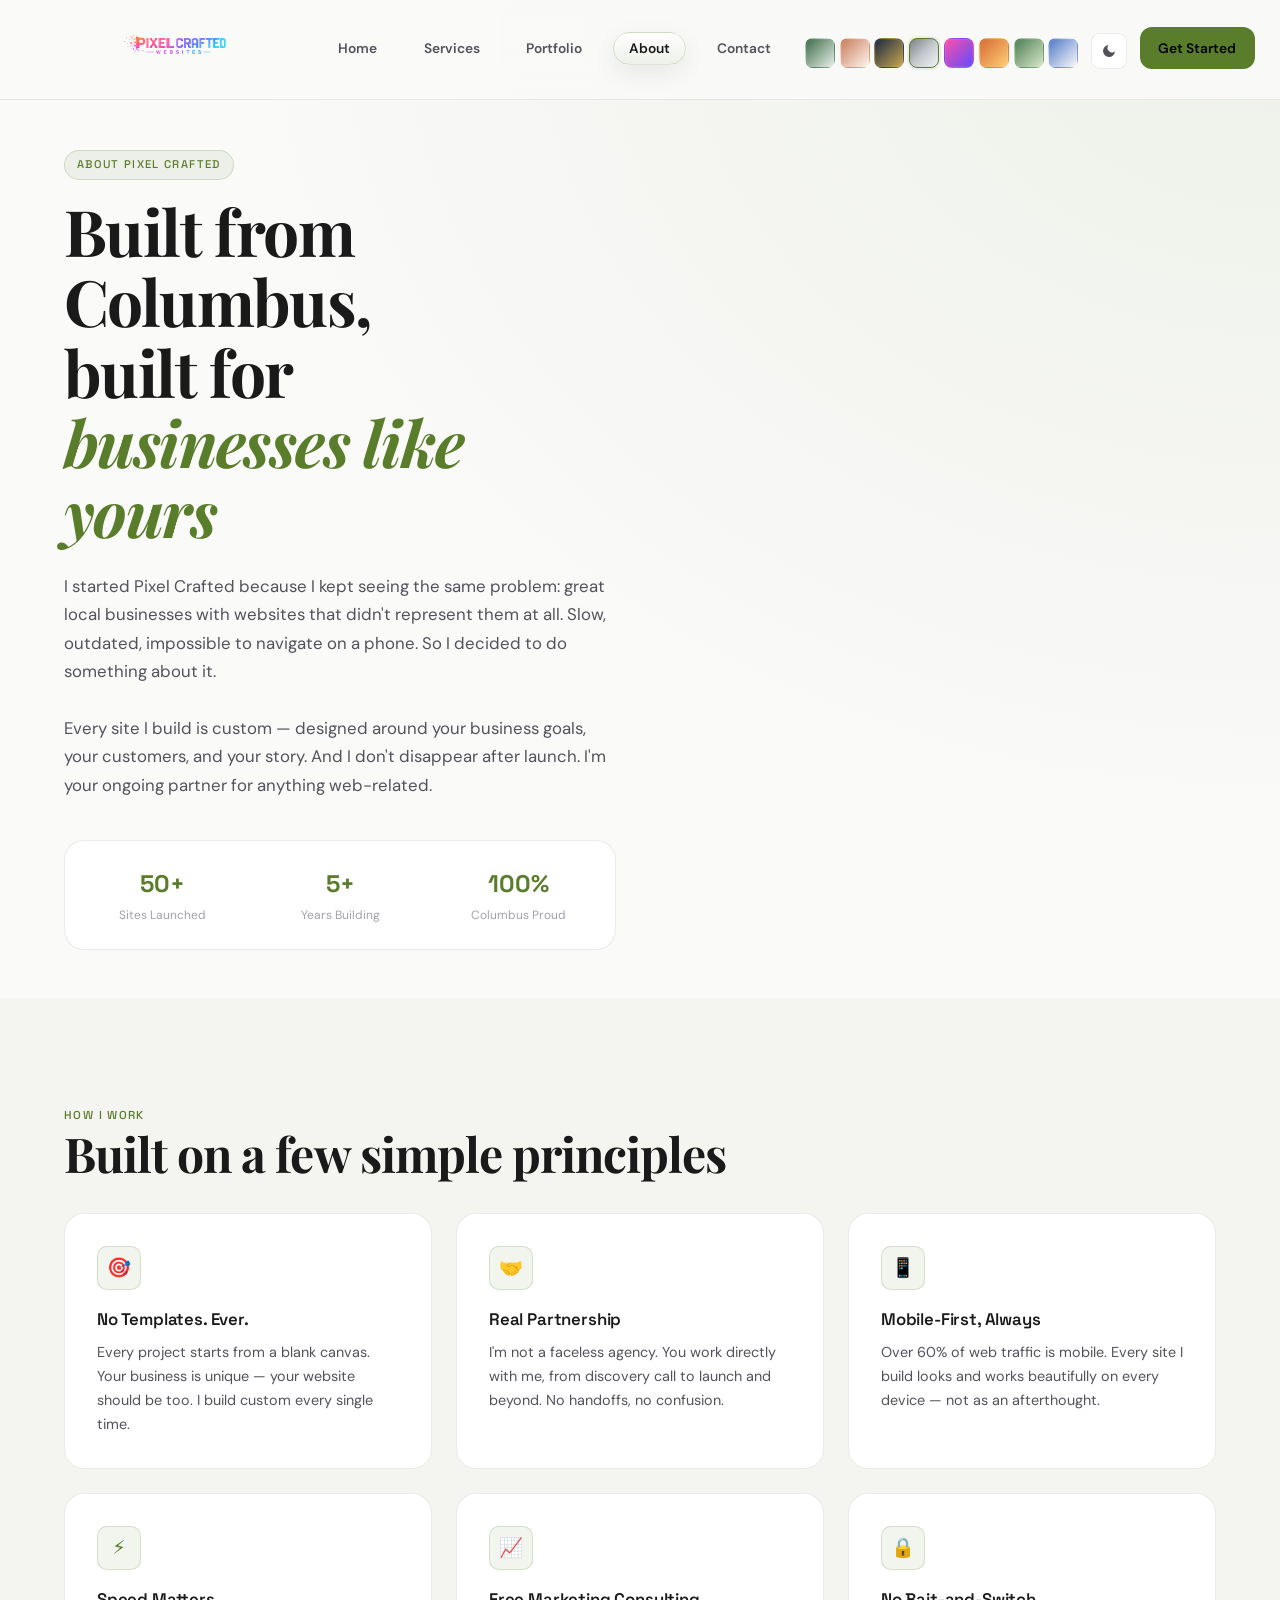
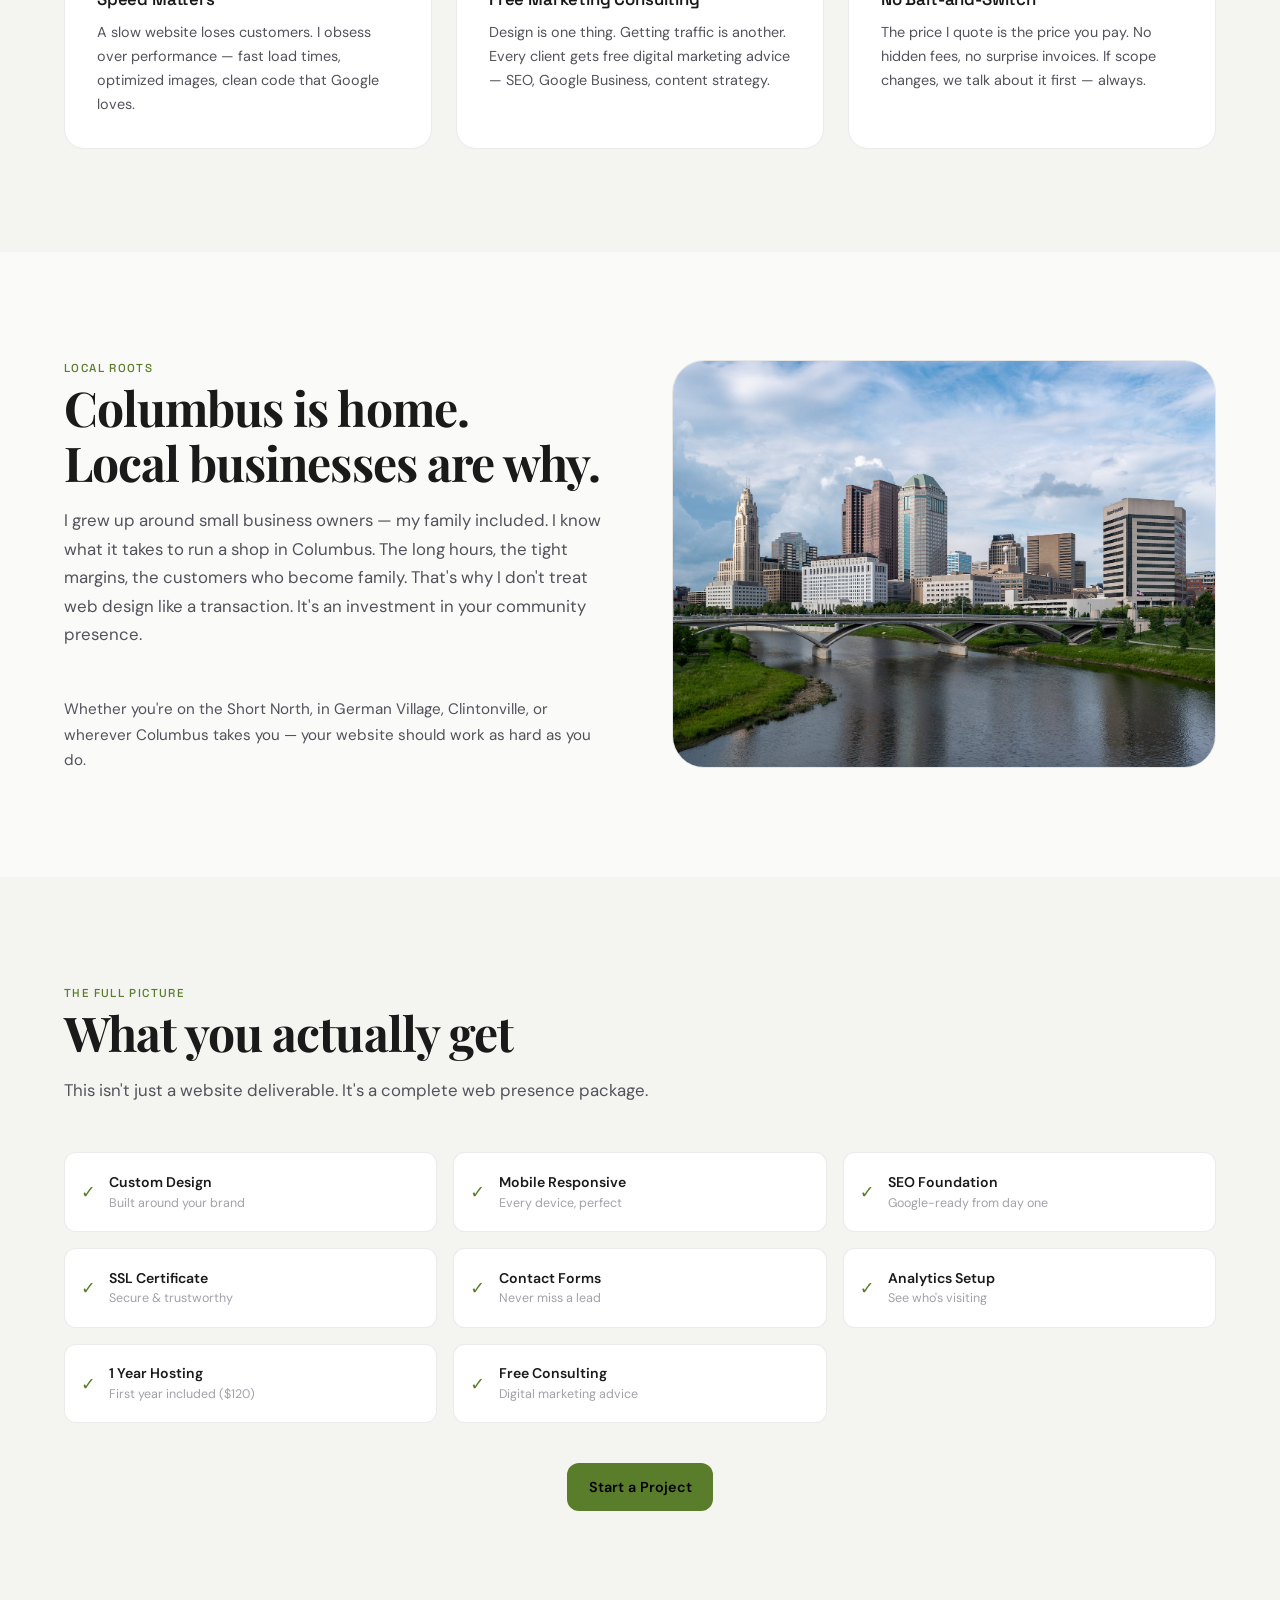
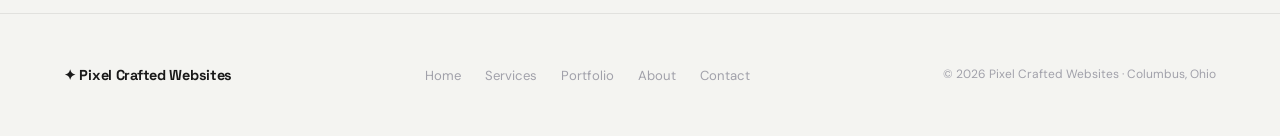
==== commit dae1a90c: "Tighten header and use hover-only theme labels" ====
--- a/about.html
+++ b/about.html
@@ -35,16 +35,6 @@
             <button class="style-btn" data-style="moss" data-tooltip="Moss / Earth" title="Moss / Earth" aria-label="Moss style" aria-pressed="false"></button>
             <button class="style-btn" data-style="paper" data-tooltip="Paper / Editorial" title="Paper / Editorial" aria-label="Paper style" aria-pressed="false"></button>
           </div>
-          <div class="style-switcher-labels" aria-label="Theme names">
-            <button class="style-label active" data-style="spa" aria-label="Spa / Calm" aria-pressed="true">Spa / Calm</button>
-            <button class="style-label" data-style="bakery" aria-label="Bakery / Warm" aria-pressed="false">Bakery / Warm</button>
-            <button class="style-label" data-style="law" aria-label="Law / Trust" aria-pressed="false">Law / Trust</button>
-            <button class="style-label" data-style="default" aria-label="Neutral / Clean" aria-pressed="false">Neutral / Clean</button>
-            <button class="style-label" data-style="dusk" aria-label="Dusk / Neon" aria-pressed="false">Dusk / Neon</button>
-            <button class="style-label" data-style="ember" aria-label="Ember / Sunset" aria-pressed="false">Ember / Sunset</button>
-            <button class="style-label" data-style="moss" aria-label="Moss / Earth" aria-pressed="false">Moss / Earth</button>
-            <button class="style-label" data-style="paper" aria-label="Paper / Editorial" aria-pressed="false">Paper / Editorial</button>
-          </div>
         </div>
         <button class="theme-toggle" id="themeToggle" aria-label="Toggle light/dark mode">
           <svg class="sun" viewBox="0 0 24 24" width="16" height="16" fill="none" stroke="currentColor" stroke-width="2" stroke-linecap="round" stroke-linejoin="round"><circle cx="12" cy="12" r="5"/><line x1="12" y1="1" x2="12" y2="3"/><line x1="12" y1="21" x2="12" y2="23"/><line x1="4.22" y1="4.22" x2="5.64" y2="5.64"/><line x1="18.36" y1="18.36" x2="19.78" y2="19.78"/><line x1="1" y1="12" x2="3" y2="12"/><line x1="21" y1="12" x2="23" y2="12"/><line x1="4.22" y1="19.78" x2="5.64" y2="18.36"/><line x1="18.36" y1="5.64" x2="19.78" y2="4.22"/></svg>
--- a/css/styles.css
+++ b/css/styles.css
@@ -449,8 +449,8 @@
 }
 
 .nav-logo .logo-wordmark {
-  width: clamp(170px, 16vw, 260px);
-  max-height: 56px;
+  width: clamp(220px, 20vw, 340px);
+  max-height: 72px;
   object-fit: contain;
   height: auto;
   display: block;
@@ -476,7 +476,7 @@
   font-size: 1rem;
   font-weight: 600;
   color: var(--text-secondary);
-  padding: 0.75rem 1rem;
+  padding: 0.75rem 1.05rem;
   border-radius: 999px;
   border: 1px solid transparent;
   transition: transform var(--transition), color var(--transition), background var(--transition), border-color var(--transition), box-shadow var(--transition);
@@ -503,26 +503,18 @@
 /* === STYLE SWITCHER === */
 .style-switcher {
   display: none;
-  flex-direction: column;
-  align-items: flex-end;
-  gap: 0.35rem;
+  flex-direction: row;
+  align-items: center;
+  gap: 0.55rem;
   padding: 0.1rem 0;
   background: transparent;
 }
 
-.style-switcher-row,
-.style-switcher-labels {
+.style-switcher-row {
   display: flex;
   align-items: center;
   gap: 0.3rem;
   flex-wrap: nowrap;
-}
-
-.style-switcher-labels {
-  justify-content: flex-end;
-  gap: 0.35rem;
-  flex-wrap: wrap;
-  max-width: min(58vw, 680px);
 }
 
 .style-btn {
@@ -540,6 +532,34 @@
 }
 
 .style-btn:hover { transform: scale(1.1); }
+
+.style-btn::after {
+  content: attr(data-tooltip);
+  position: absolute;
+  top: calc(100% + 8px);
+  left: 50%;
+  transform: translateX(-50%) translateY(-2px);
+  opacity: 0;
+  pointer-events: none;
+  white-space: nowrap;
+  background: var(--bg-elevated);
+  color: var(--text-primary);
+  border: 1px solid var(--border);
+  border-radius: 999px;
+  padding: 0.3rem 0.55rem;
+  font-family: var(--font-mono);
+  font-size: 0.6rem;
+  font-weight: 700;
+  letter-spacing: 0.03em;
+  box-shadow: var(--shadow);
+  transition: opacity var(--transition), transform var(--transition);
+  z-index: 10;
+}
+
+.style-btn:hover::after {
+  opacity: 1;
+  transform: translateX(-50%) translateY(0);
+}
 
 .style-btn.active {
   border-color: var(--accent);
@@ -702,18 +722,18 @@
 /* Desktop nav */
 @media (min-width: 769px) {
   :root {
-    --nav-height: 132px;
+    --nav-height: 86px;
   }
 
   .nav {
     padding: 0.75rem clamp(1.5rem, 5vw, 3rem) 0.95rem;
-    align-items: flex-start;
+    align-items: center;
   }
 
   .nav-inner {
-    gap: 0.85rem;
-    align-items: flex-start;
-    flex-wrap: wrap;
+    gap: 1.15rem;
+    align-items: center;
+    flex-wrap: nowrap;
   }
 
   .nav-links {
@@ -723,34 +743,28 @@
     background: transparent;
     border: none;
     padding: 0;
-    gap: 0.15rem;
+    gap: 0.95rem;
   }
 
   .nav-links a {
     font-size: 0.86rem;
-    padding: 0.38rem 0.7rem;
+    padding: 0.4rem 0.92rem;
   }
 
   .nav-hamburger { display: none; }
 
   .nav-actions {
-    width: 100%;
     flex-wrap: wrap;
     align-items: flex-end;
     justify-content: flex-end;
-    gap: 0.55rem;
-    margin-top: 0.1rem;
+    gap: 0.8rem;
+    margin-top: 0;
   }
 
   .style-switcher {
     display: flex;
-    flex: 1 1 auto;
-    margin-top: 0.2rem;
-    min-width: 0;
-  }
-
-  .style-switcher-labels {
-    max-width: 100%;
+    flex: 0 0 auto;
+    gap: 0.4rem;
   }
 
   .style-btn { width: 30px; height: 30px; }
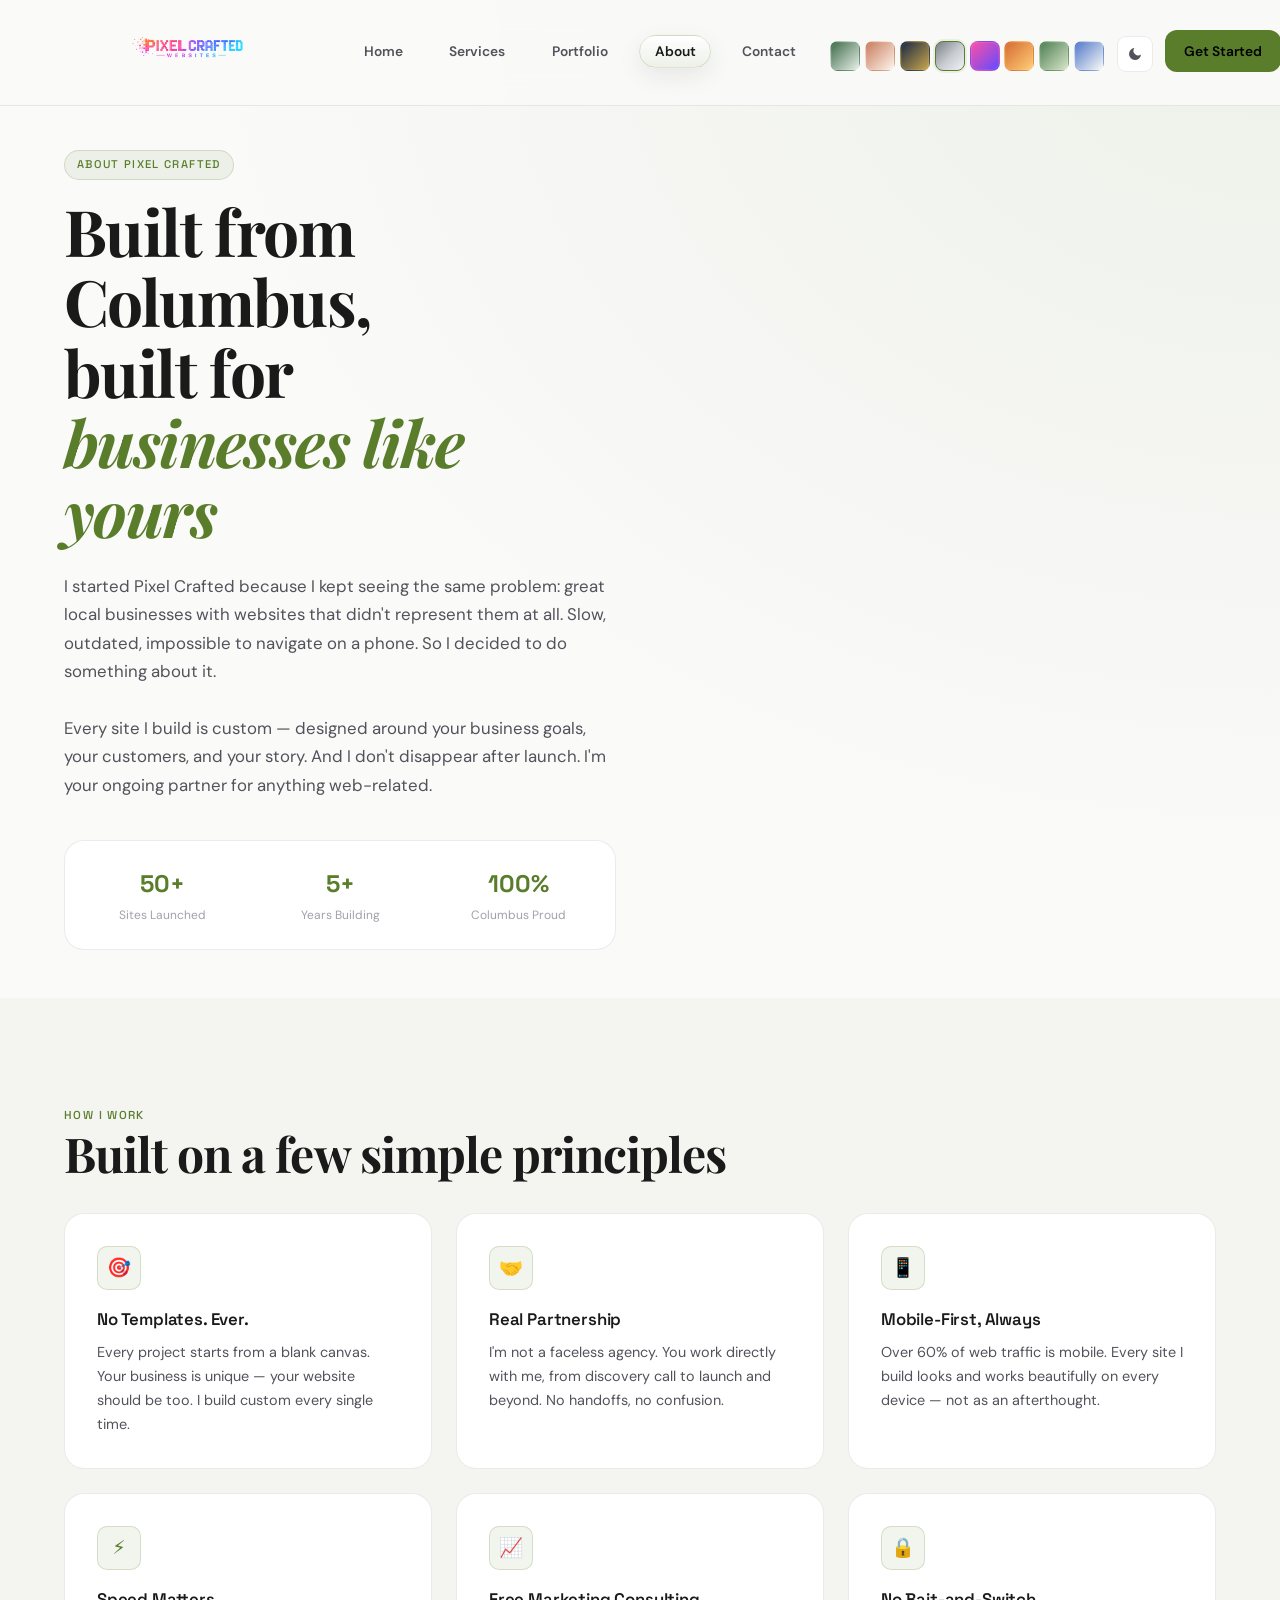
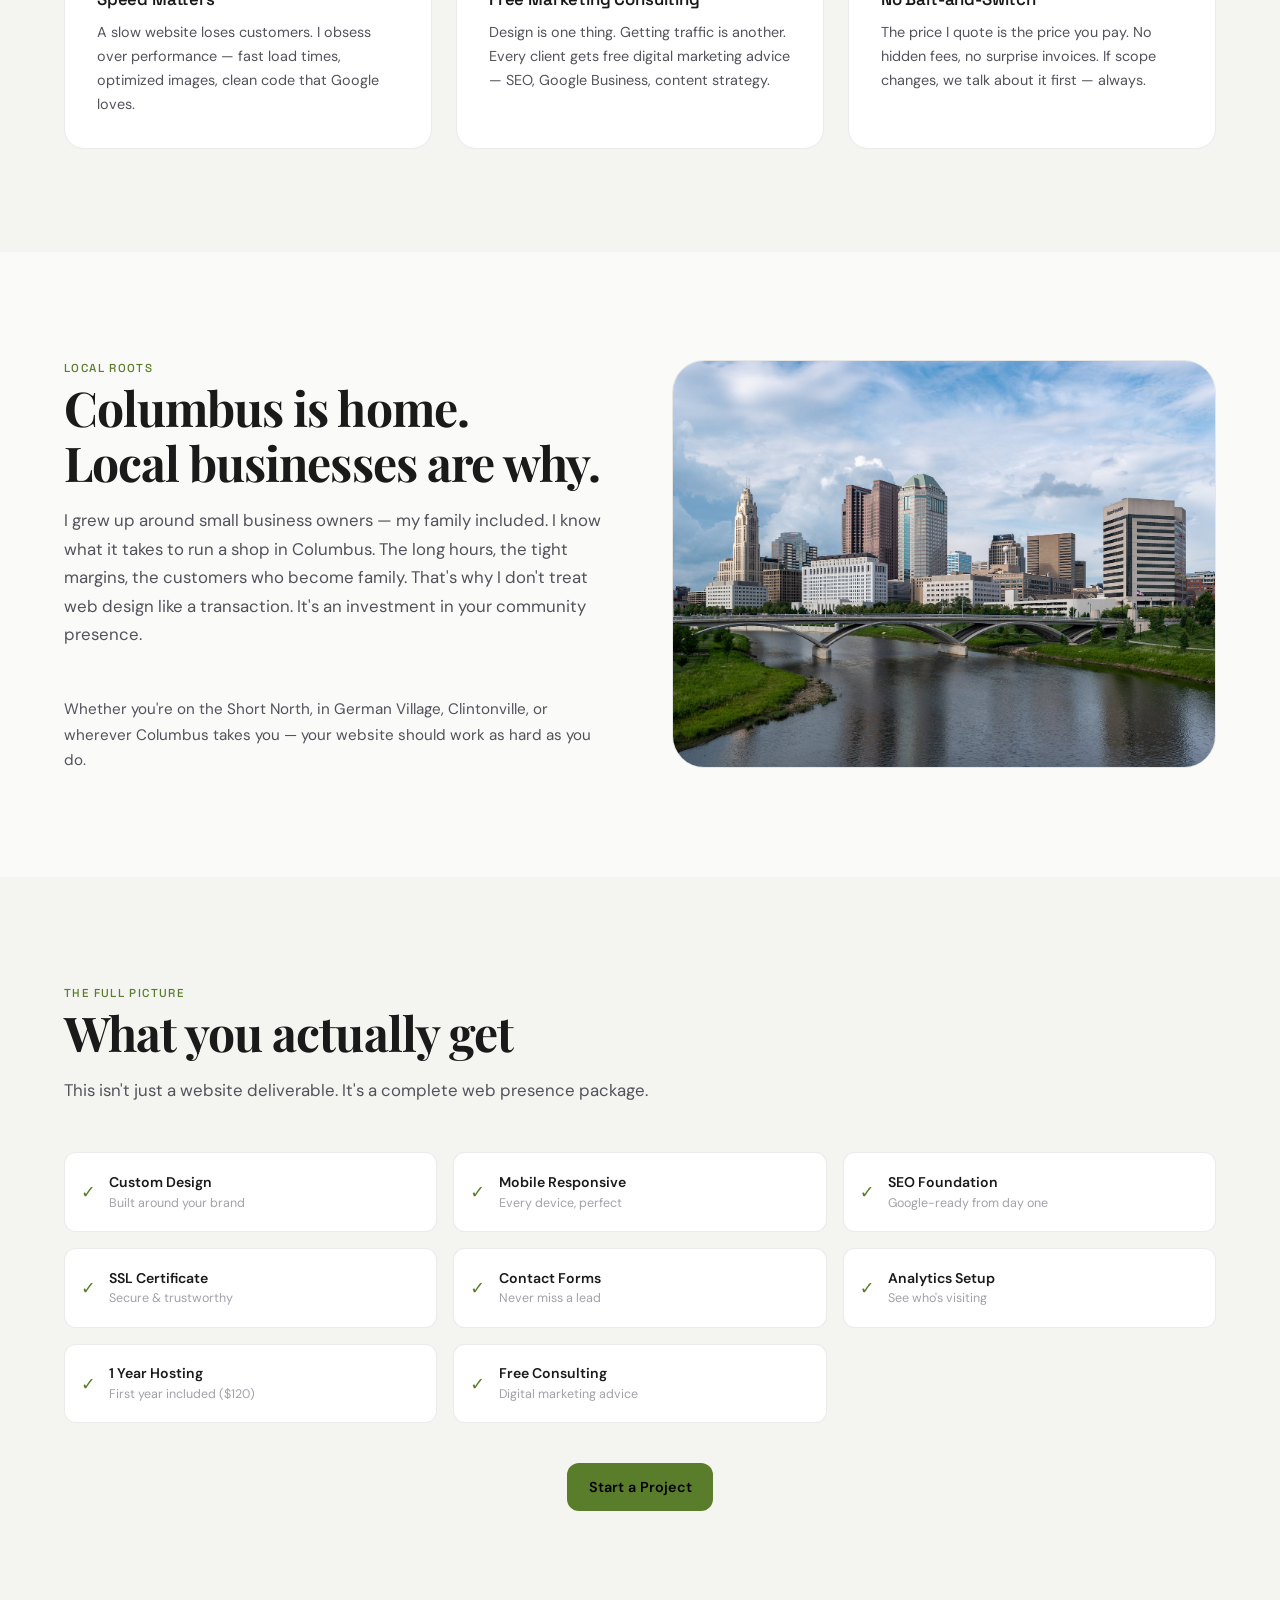
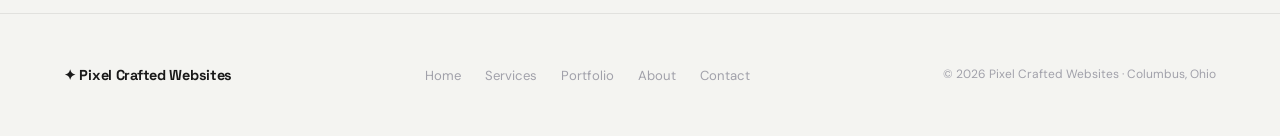
==== commit 20e4428a: "Build portfolio demos and fix mobile nav" ====
--- a/about.html
+++ b/about.html
@@ -6,7 +6,7 @@
   <title>About — Pixel Crafted Websites</title>
   <meta name="description" content="I'm a Columbus, Ohio-based web designer and developer helping local businesses show up online with custom websites that actually work.">
   <link rel="stylesheet" href="css/styles.css">
-  <link rel="icon" href="data:image/svg+xml,<svg xmlns='http://www.w3.org/2000/svg' viewBox='0 0 32 32'><rect width='32' height='32' rx='8' fill='%23c9ff47'/><text x='50%' y='55%' dominant-baseline='middle' text-anchor='middle' font-size='18' font-weight='bold' fill='black'>P</text></svg>">
+  <link rel="icon" type="image/svg+xml" href="images/favicon.svg">
 </head>
 <body>
 
--- a/css/styles.css
+++ b/css/styles.css
@@ -449,8 +449,8 @@
 }
 
 .nav-logo .logo-wordmark {
-  width: clamp(220px, 20vw, 340px);
-  max-height: 72px;
+  width: clamp(245px, 22vw, 390px);
+  max-height: 78px;
   object-fit: contain;
   height: auto;
   display: block;
@@ -719,6 +719,43 @@
   transition: all var(--transition);
 }
 
+@media (max-width: 768px) {
+  .nav {
+    padding: 0.55rem 0.75rem 0.65rem;
+  }
+
+  .nav-inner {
+    display: grid;
+    grid-template-columns: minmax(0, 1fr) auto;
+    align-items: center;
+    gap: 0.5rem;
+  }
+
+  .nav-logo {
+    min-width: 0;
+  }
+
+  .nav-logo .logo-wordmark {
+    width: min(52vw, 180px);
+    max-height: 48px;
+  }
+
+  .nav-actions {
+    gap: 0.35rem;
+  }
+
+  .style-switcher,
+  .nav .btn-primary {
+    display: none;
+  }
+
+  .theme-toggle,
+  .nav-hamburger {
+    width: 34px;
+    height: 34px;
+  }
+}
+
 /* Desktop nav */
 @media (min-width: 769px) {
   :root {
@@ -772,6 +809,54 @@
   .nav .btn-primary {
     padding: 0.58rem 1.1rem;
     font-size: 0.86rem;
+  }
+}
+
+@media (min-width: 769px) and (max-width: 1180px) {
+  .nav {
+    padding-bottom: 1rem;
+  }
+
+  .nav-inner {
+    flex-wrap: wrap;
+    justify-content: center;
+    row-gap: 0.8rem;
+  }
+
+  .nav-links {
+    order: 3;
+    width: 100%;
+    justify-content: center;
+  }
+
+  .nav-actions {
+    order: 2;
+    width: 100%;
+    justify-content: center;
+  }
+
+  .style-switcher {
+    display: flex;
+  }
+
+  .style-switcher-row {
+    display: grid;
+    grid-template-columns: repeat(4, 30px);
+    gap: 0.35rem;
+  }
+}
+
+@media (min-width: 769px) and (max-width: 920px) {
+  .nav-logo .logo-wordmark {
+    width: clamp(220px, 31vw, 300px);
+  }
+
+  .nav-actions {
+    gap: 0.55rem;
+  }
+
+  .style-switcher-row {
+    grid-template-columns: repeat(2, 30px);
   }
 }
 
@@ -1471,6 +1556,547 @@
 }
 
 /* ============================================
+   PORTFOLIO PAGE DEMO WINDOWS
+   ============================================ */
+.demo-shell {
+  margin-bottom: 3.5rem;
+}
+
+.demo-shell .demo-banner {
+  margin-bottom: 0.9rem;
+}
+
+.demo-window {
+  background: var(--bg-card);
+  border: 1px solid var(--border);
+  border-radius: var(--radius-xl);
+  overflow: hidden;
+  box-shadow: var(--shadow-lg);
+}
+
+.demo-window-header {
+  display: flex;
+  justify-content: space-between;
+  align-items: flex-start;
+  gap: 1rem;
+  padding: 1rem 1rem 0.9rem;
+  border-bottom: 1px solid var(--border);
+  background: linear-gradient(180deg, rgba(255,255,255,0.03), transparent);
+}
+
+.demo-window-meta {
+  min-width: 0;
+}
+
+.demo-window-title {
+  font-family: var(--font-display);
+  font-size: 1.25rem;
+  font-weight: 700;
+  line-height: 1.1;
+  margin-bottom: 0.25rem;
+}
+
+.demo-window-subtitle {
+  font-size: 0.86rem;
+  color: var(--text-secondary);
+  line-height: 1.5;
+}
+
+.demo-tabs {
+  display: flex;
+  flex-wrap: wrap;
+  justify-content: flex-end;
+  gap: 0.4rem;
+}
+
+.demo-tab {
+  display: inline-flex;
+  align-items: center;
+  justify-content: center;
+  padding: 0.55rem 0.8rem;
+  border-radius: 999px;
+  border: 1px solid transparent;
+  background: transparent;
+  color: var(--text-secondary);
+  font-family: var(--font-mono);
+  font-size: 0.68rem;
+  font-weight: 700;
+  letter-spacing: 0.08em;
+  text-transform: uppercase;
+  transition: transform var(--transition), color var(--transition), background var(--transition), border-color var(--transition), box-shadow var(--transition);
+}
+
+.demo-tab:hover {
+  color: var(--text-primary);
+  background: var(--accent-dim);
+  transform: translateY(-1px);
+}
+
+.demo-tab.active {
+  color: var(--text-primary);
+  background: var(--accent-dim);
+  border-color: var(--accent-glow);
+  box-shadow: 0 0 0 1px var(--accent-glow);
+}
+
+.demo-panel {
+  display: none;
+  padding: 1rem;
+}
+
+.demo-panel.active {
+  display: block;
+}
+
+.demo-grid {
+  display: grid;
+  gap: 1rem;
+}
+
+.demo-grid--2 {
+  grid-template-columns: 1fr;
+}
+
+.demo-grid--3 {
+  grid-template-columns: 1fr;
+}
+
+.demo-hero {
+  display: grid;
+  gap: 1rem;
+}
+
+.demo-hero-copy h3,
+.demo-panel h3 {
+  font-family: var(--font-display);
+  font-size: clamp(1.35rem, 3vw, 2.4rem);
+  line-height: 1.05;
+  margin-bottom: 0.65rem;
+}
+
+.demo-hero-copy p,
+.demo-panel p {
+  color: var(--text-secondary);
+  line-height: 1.7;
+}
+
+.demo-hero-actions {
+  display: flex;
+  flex-wrap: wrap;
+  gap: 0.65rem;
+  margin-top: 1.2rem;
+}
+
+.demo-chip-row {
+  display: flex;
+  flex-wrap: wrap;
+  gap: 0.45rem;
+}
+
+.demo-chip {
+  display: inline-flex;
+  align-items: center;
+  gap: 0.35rem;
+  padding: 0.38rem 0.72rem;
+  border-radius: 999px;
+  border: 1px solid var(--border);
+  background: var(--bg-secondary);
+  font-size: 0.75rem;
+  font-weight: 600;
+  color: var(--text-secondary);
+}
+
+.demo-media {
+  border-radius: var(--radius-lg);
+  overflow: hidden;
+  border: 1px solid var(--border);
+  background: var(--bg-secondary);
+  min-height: 100%;
+}
+
+.demo-media img {
+  width: 100%;
+  height: 100%;
+  object-fit: cover;
+}
+
+.demo-metrics {
+  display: grid;
+  grid-template-columns: repeat(2, minmax(0, 1fr));
+  gap: 0.75rem;
+}
+
+.demo-metric {
+  border-radius: var(--radius-lg);
+  border: 1px solid var(--border);
+  background: var(--bg-secondary);
+  padding: 0.9rem;
+}
+
+.demo-metric strong,
+.demo-stat strong {
+  display: block;
+  font-family: var(--font-mono);
+  font-size: 1.1rem;
+  color: var(--text-primary);
+  margin-bottom: 0.15rem;
+}
+
+.demo-metric span,
+.demo-stat span {
+  color: var(--text-muted);
+  font-size: 0.74rem;
+}
+
+.demo-stat-row {
+  display: grid;
+  grid-template-columns: repeat(3, minmax(0, 1fr));
+  gap: 0.75rem;
+}
+
+.demo-stat {
+  padding: 0.9rem;
+  border-radius: var(--radius-lg);
+  border: 1px solid var(--border);
+  background: var(--bg-secondary);
+}
+
+.demo-card-grid {
+  display: grid;
+  grid-template-columns: 1fr;
+  gap: 0.8rem;
+}
+
+.demo-card {
+  border-radius: var(--radius-lg);
+  border: 1px solid var(--border);
+  background: var(--bg-secondary);
+  padding: 1rem;
+}
+
+.demo-card h4 {
+  font-family: var(--font-mono);
+  font-size: 0.88rem;
+  letter-spacing: 0.02em;
+  margin-bottom: 0.3rem;
+}
+
+.demo-card p,
+.demo-card li {
+  color: var(--text-secondary);
+  font-size: 0.86rem;
+  line-height: 1.65;
+}
+
+.demo-card ul {
+  list-style: none;
+  display: grid;
+  gap: 0.5rem;
+  margin-top: 0.65rem;
+}
+
+.demo-list {
+  display: grid;
+  gap: 0.75rem;
+}
+
+.demo-list-item {
+  border-radius: var(--radius-lg);
+  border: 1px solid var(--border);
+  background: var(--bg-secondary);
+  padding: 0.9rem 1rem;
+  display: flex;
+  justify-content: space-between;
+  gap: 1rem;
+  align-items: flex-start;
+}
+
+.demo-list-item strong {
+  display: block;
+  font-size: 0.92rem;
+  margin-bottom: 0.2rem;
+}
+
+.demo-list-item span {
+  color: var(--text-secondary);
+  font-size: 0.82rem;
+}
+
+.demo-price {
+  color: var(--text-primary);
+  font-family: var(--font-mono);
+  font-weight: 700;
+  white-space: nowrap;
+}
+
+.demo-form-panel {
+  display: grid;
+  gap: 1rem;
+}
+
+.demo-form-grid {
+  display: grid;
+  gap: 0.85rem;
+}
+
+.demo-form-grid--2 {
+  grid-template-columns: 1fr;
+}
+
+.demo-summary {
+  border-radius: var(--radius-xl);
+  border: 1px solid var(--border);
+  background: var(--bg-secondary);
+  padding: 1rem;
+}
+
+.demo-summary h4 {
+  font-family: var(--font-display);
+  font-size: 1.1rem;
+  margin-bottom: 0.65rem;
+}
+
+.demo-summary-list {
+  list-style: none;
+  display: grid;
+  gap: 0.55rem;
+  margin-top: 0.85rem;
+}
+
+.demo-summary-list li {
+  display: flex;
+  justify-content: space-between;
+  gap: 1rem;
+  color: var(--text-secondary);
+  font-size: 0.84rem;
+}
+
+.demo-faux-map {
+  min-height: 220px;
+  border-radius: var(--radius-xl);
+  border: 1px solid var(--border);
+  background:
+    radial-gradient(circle at 20% 20%, rgba(255,255,255,0.55), transparent 20%),
+    radial-gradient(circle at 75% 30%, rgba(255,255,255,0.25), transparent 18%),
+    linear-gradient(135deg, rgba(255,255,255,0.9), rgba(255,255,255,0.5)),
+    var(--demo-map-bg, var(--bg-secondary));
+  position: relative;
+  overflow: hidden;
+}
+
+.demo-faux-map::before,
+.demo-faux-map::after {
+  content: '';
+  position: absolute;
+  inset: 0;
+  background-image:
+    linear-gradient(rgba(0,0,0,0.04) 1px, transparent 1px),
+    linear-gradient(90deg, rgba(0,0,0,0.04) 1px, transparent 1px);
+  background-size: 36px 36px;
+  opacity: 0.75;
+}
+
+.demo-faux-map::after {
+  inset: auto;
+  top: 50%;
+  left: 18%;
+  width: 15px;
+  height: 15px;
+  border-radius: 50%;
+  background: var(--demo-accent);
+  border: 3px solid rgba(255,255,255,0.9);
+  box-shadow: 0 0 0 12px color-mix(in srgb, var(--demo-accent) 18%, transparent);
+}
+
+.demo-shop-grid {
+  display: grid;
+  grid-template-columns: repeat(auto-fit, minmax(170px, 1fr));
+  gap: 0.8rem;
+}
+
+.demo-product {
+  border-radius: var(--radius-lg);
+  overflow: hidden;
+  border: 1px solid var(--border);
+  background: var(--bg-secondary);
+  display: flex;
+  flex-direction: column;
+  min-height: 100%;
+}
+
+.demo-product img {
+  width: 100%;
+  aspect-ratio: 4 / 5;
+  object-fit: cover;
+}
+
+.demo-product-body {
+  padding: 0.9rem;
+  display: grid;
+  gap: 0.55rem;
+}
+
+.demo-product-body h4 {
+  font-family: var(--font-mono);
+  font-size: 0.92rem;
+}
+
+.demo-product-body p {
+  font-size: 0.82rem;
+}
+
+.demo-inline-note {
+  font-size: 0.8rem;
+  color: var(--text-muted);
+}
+
+.demo-shell--bakery {
+  --demo-bg: #fdf6ec;
+  --demo-bg-2: #f5ead8;
+  --demo-text: #3d2b1f;
+  --demo-muted: #6b4c35;
+  --demo-accent: #c97b5d;
+  --demo-accent-soft: rgba(201,123,93,0.12);
+  --demo-border: rgba(61,43,31,0.12);
+  --demo-map-bg: linear-gradient(135deg, #ead6c0, #f8efe4);
+  --accent: var(--demo-accent);
+  --accent-dim: var(--demo-accent-soft);
+  --accent-glow: rgba(201,123,93,0.22);
+}
+
+.demo-shell--law {
+  --demo-bg: #0e1a2e;
+  --demo-bg-2: #162035;
+  --demo-text: #e8eef5;
+  --demo-muted: #8a9cc2;
+  --demo-accent: #d4af37;
+  --demo-accent-soft: rgba(212,175,55,0.12);
+  --demo-border: rgba(255,255,255,0.1);
+  --demo-map-bg: linear-gradient(135deg, #233654, #0e1a2e);
+  --accent: var(--demo-accent);
+  --accent-dim: var(--demo-accent-soft);
+  --accent-glow: rgba(212,175,55,0.24);
+}
+
+.demo-shell--sole {
+  --demo-bg: #0a0a0a;
+  --demo-bg-2: #111111;
+  --demo-text: #f7f7f7;
+  --demo-muted: #949494;
+  --demo-accent: #ffffff;
+  --demo-accent-soft: rgba(255,255,255,0.08);
+  --demo-border: rgba(255,255,255,0.12);
+  --demo-map-bg: linear-gradient(135deg, #191919, #060606);
+  --accent: var(--demo-accent);
+  --accent-dim: var(--demo-accent-soft);
+  --accent-glow: rgba(255,255,255,0.22);
+}
+
+.demo-shell--spa {
+  --demo-bg: #f7f9f5;
+  --demo-bg-2: #edf2eb;
+  --demo-text: #3d4d35;
+  --demo-muted: #6f7f64;
+  --demo-accent: #7a8b6d;
+  --demo-accent-soft: rgba(122,139,109,0.14);
+  --demo-border: rgba(61,77,53,0.1);
+  --demo-map-bg: linear-gradient(135deg, #dce7d8, #f2f6ef);
+  --accent: var(--demo-accent);
+  --accent-dim: var(--demo-accent-soft);
+  --accent-glow: rgba(122,139,109,0.22);
+}
+
+.demo-shell .demo-window,
+.demo-shell .demo-panel,
+.demo-shell .demo-card,
+.demo-shell .demo-list-item,
+.demo-shell .demo-summary,
+.demo-shell .demo-product,
+.demo-shell .demo-metric,
+.demo-shell .demo-stat {
+  color: var(--demo-text);
+}
+
+.demo-shell .demo-window {
+  background: var(--demo-bg);
+  color: var(--demo-text);
+}
+
+.demo-shell .demo-window-header,
+.demo-shell .demo-panel,
+.demo-shell .demo-card,
+.demo-shell .demo-list-item,
+.demo-shell .demo-summary,
+.demo-shell .demo-product,
+.demo-shell .demo-metric,
+.demo-shell .demo-stat {
+  background: var(--demo-bg-2);
+  border-color: var(--demo-border);
+}
+
+.demo-shell .demo-window-header {
+  background: linear-gradient(180deg, color-mix(in srgb, var(--demo-bg-2) 88%, white), var(--demo-bg));
+}
+
+.demo-shell .demo-tab.active,
+.demo-shell .demo-tab:hover {
+  color: var(--demo-text);
+}
+
+.demo-shell .btn-primary {
+  background: var(--demo-accent);
+  color: #000;
+}
+
+.demo-shell .btn-outline {
+  border-color: var(--demo-border);
+  color: var(--demo-text);
+}
+
+@media (min-width: 700px) {
+  .demo-grid--2 {
+    grid-template-columns: repeat(2, minmax(0, 1fr));
+  }
+
+  .demo-card-grid {
+    grid-template-columns: repeat(2, minmax(0, 1fr));
+  }
+
+  .demo-form-grid--2 {
+    grid-template-columns: repeat(2, minmax(0, 1fr));
+  }
+
+  .demo-hero {
+    grid-template-columns: minmax(0, 1.12fr) minmax(300px, 0.88fr);
+    align-items: center;
+  }
+}
+
+@media (min-width: 940px) {
+  .demo-grid--3 {
+    grid-template-columns: repeat(3, minmax(0, 1fr));
+  }
+
+  .demo-window-header {
+    padding: 1.1rem 1.25rem 1rem;
+  }
+
+  .demo-panel {
+    padding: 1.25rem;
+  }
+}
+
+@media (max-width: 699px) {
+  .demo-window-header {
+    flex-direction: column;
+  }
+
+  .demo-tabs {
+    justify-content: flex-start;
+  }
+}
+
+/* ============================================
    PRICING CARDS — Mobile
    ============================================ */
 .pricing-grid {
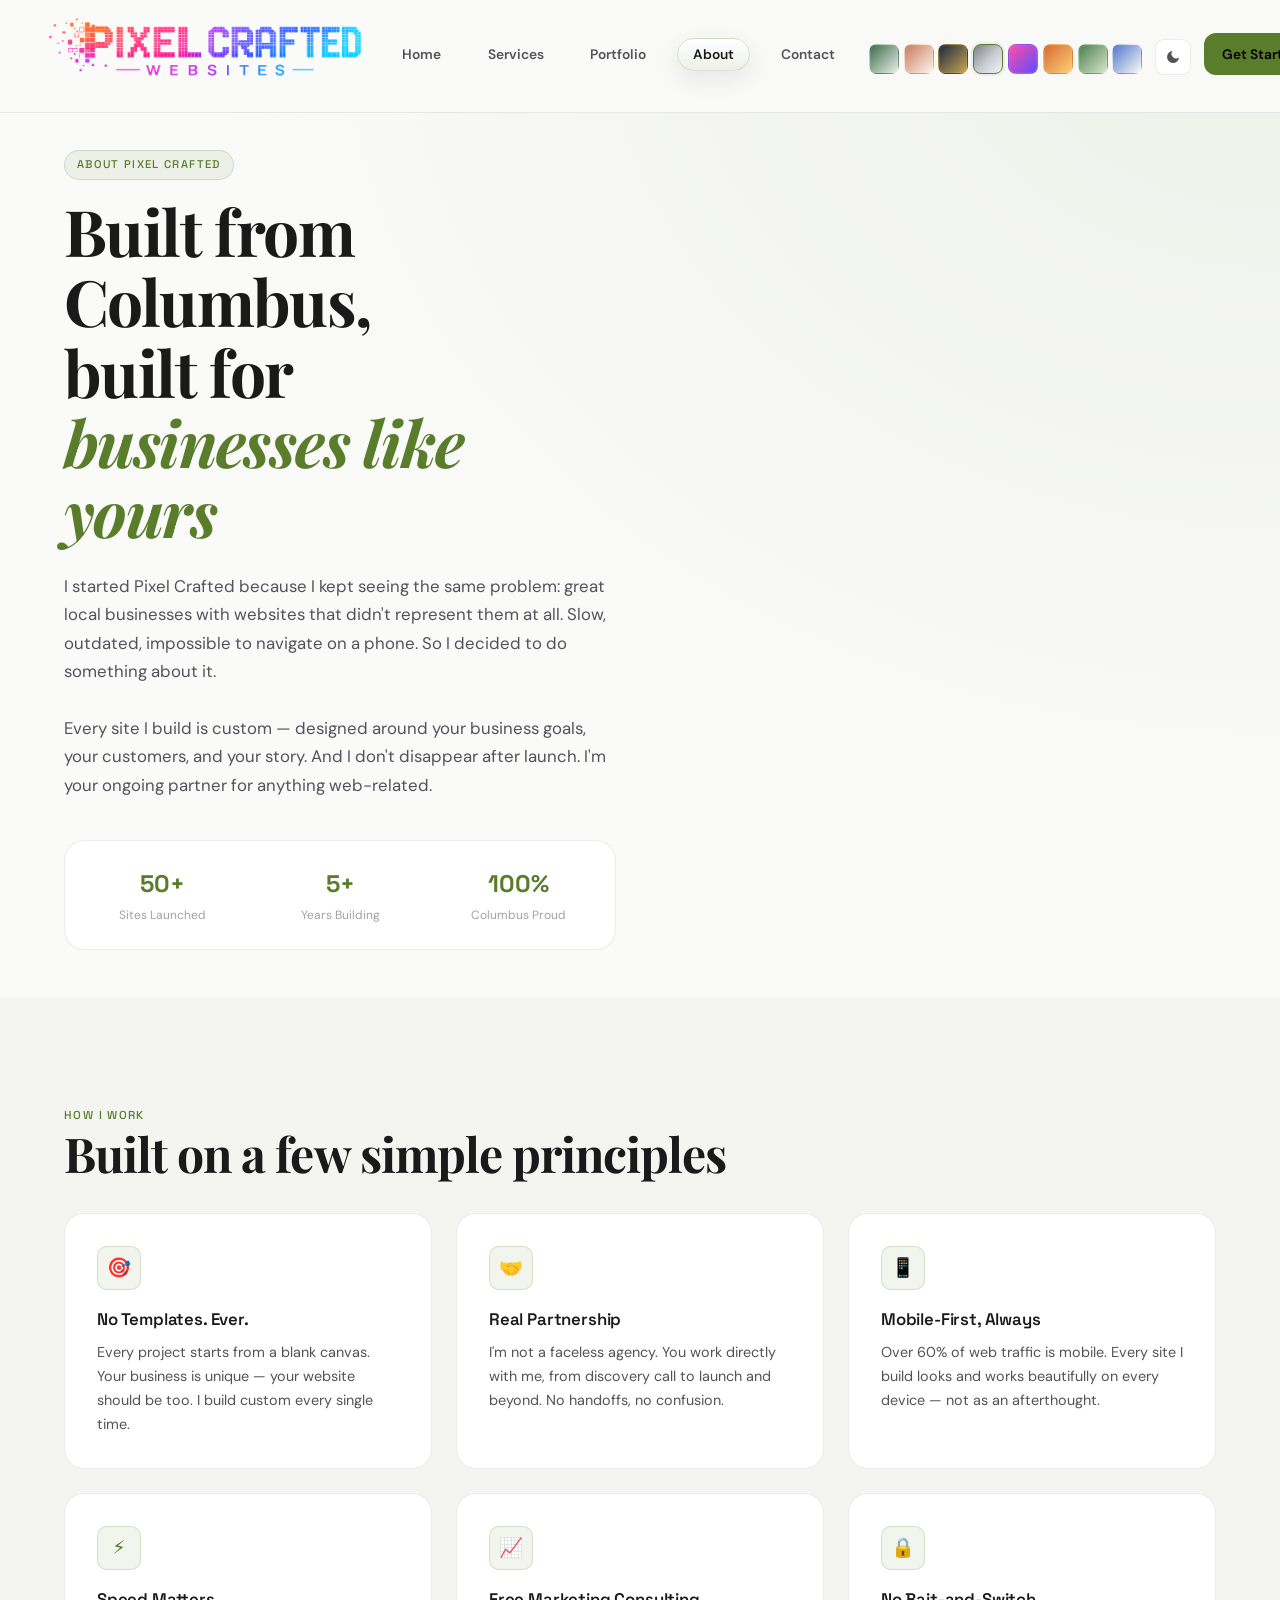
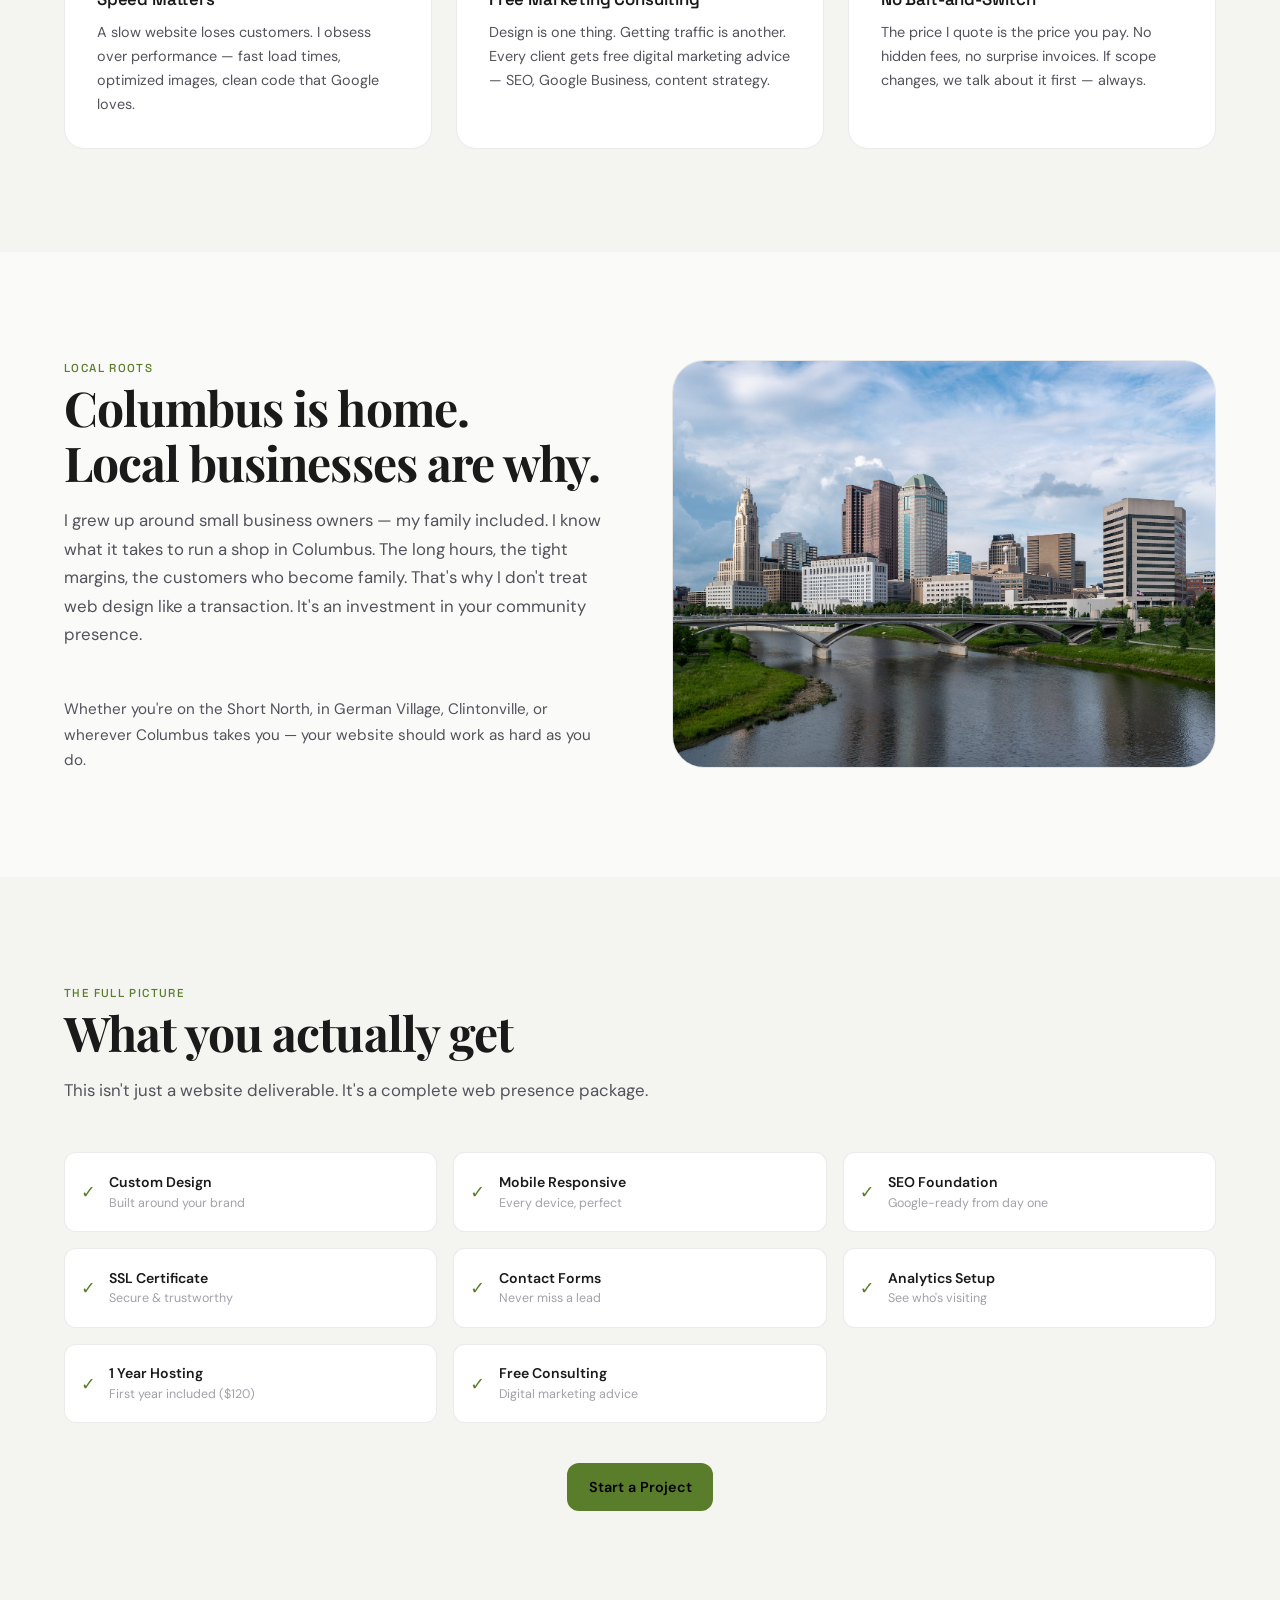
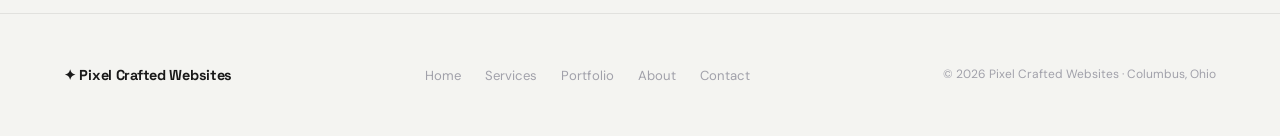
==== commit 228dd654: "Fix squeezed header layout" ====
--- a/about.html
+++ b/about.html
@@ -14,7 +14,7 @@
   <nav class="nav">
     <div class="nav-inner">
       <a href="index.html" class="nav-logo" aria-label="Pixel Crafted Websites">
-        <img src="images/logo-horizontal.png" alt="Pixel Crafted Websites" class="logo-wordmark">
+        <img src="images/logo-horizontal-header.png" alt="Pixel Crafted Websites" class="logo-wordmark">
       </a>
       <ul class="nav-links" id="navLinks">
         <li><a href="index.html">Home</a></li>
--- a/css/styles.css
+++ b/css/styles.css
@@ -449,8 +449,8 @@
 }
 
 .nav-logo .logo-wordmark {
-  width: clamp(245px, 22vw, 390px);
-  max-height: 78px;
+  width: clamp(320px, 25vw, 460px);
+  max-height: 110px;
   object-fit: contain;
   height: auto;
   display: block;
@@ -736,8 +736,8 @@
   }
 
   .nav-logo .logo-wordmark {
-    width: min(52vw, 180px);
-    max-height: 48px;
+    width: min(68vw, 250px);
+    max-height: 76px;
   }
 
   .nav-actions {
@@ -841,22 +841,18 @@
 
   .style-switcher-row {
     display: grid;
-    grid-template-columns: repeat(4, 30px);
+    grid-template-columns: repeat(8, 30px);
     gap: 0.35rem;
   }
 }
 
 @media (min-width: 769px) and (max-width: 920px) {
   .nav-logo .logo-wordmark {
-    width: clamp(220px, 31vw, 300px);
+    width: clamp(300px, 38vw, 380px);
   }
 
   .nav-actions {
     gap: 0.55rem;
-  }
-
-  .style-switcher-row {
-    grid-template-columns: repeat(2, 30px);
   }
 }
 
